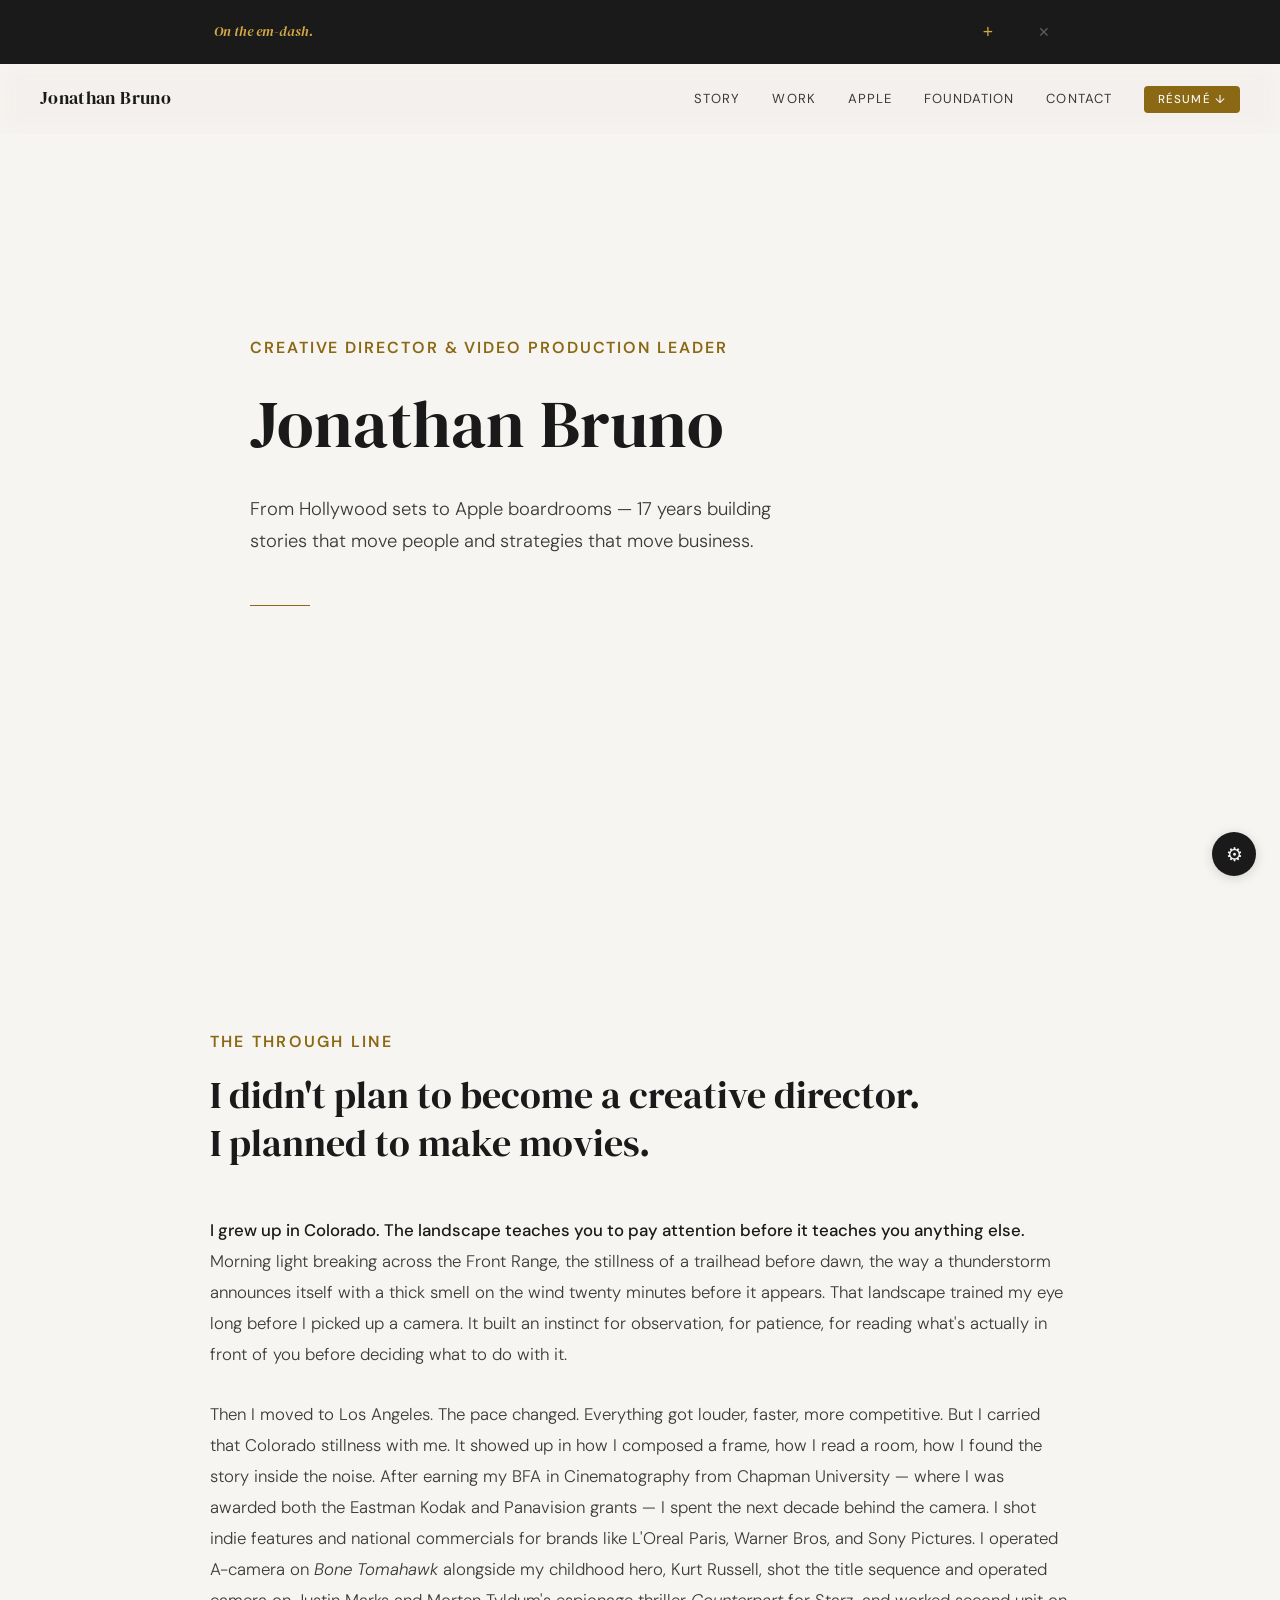
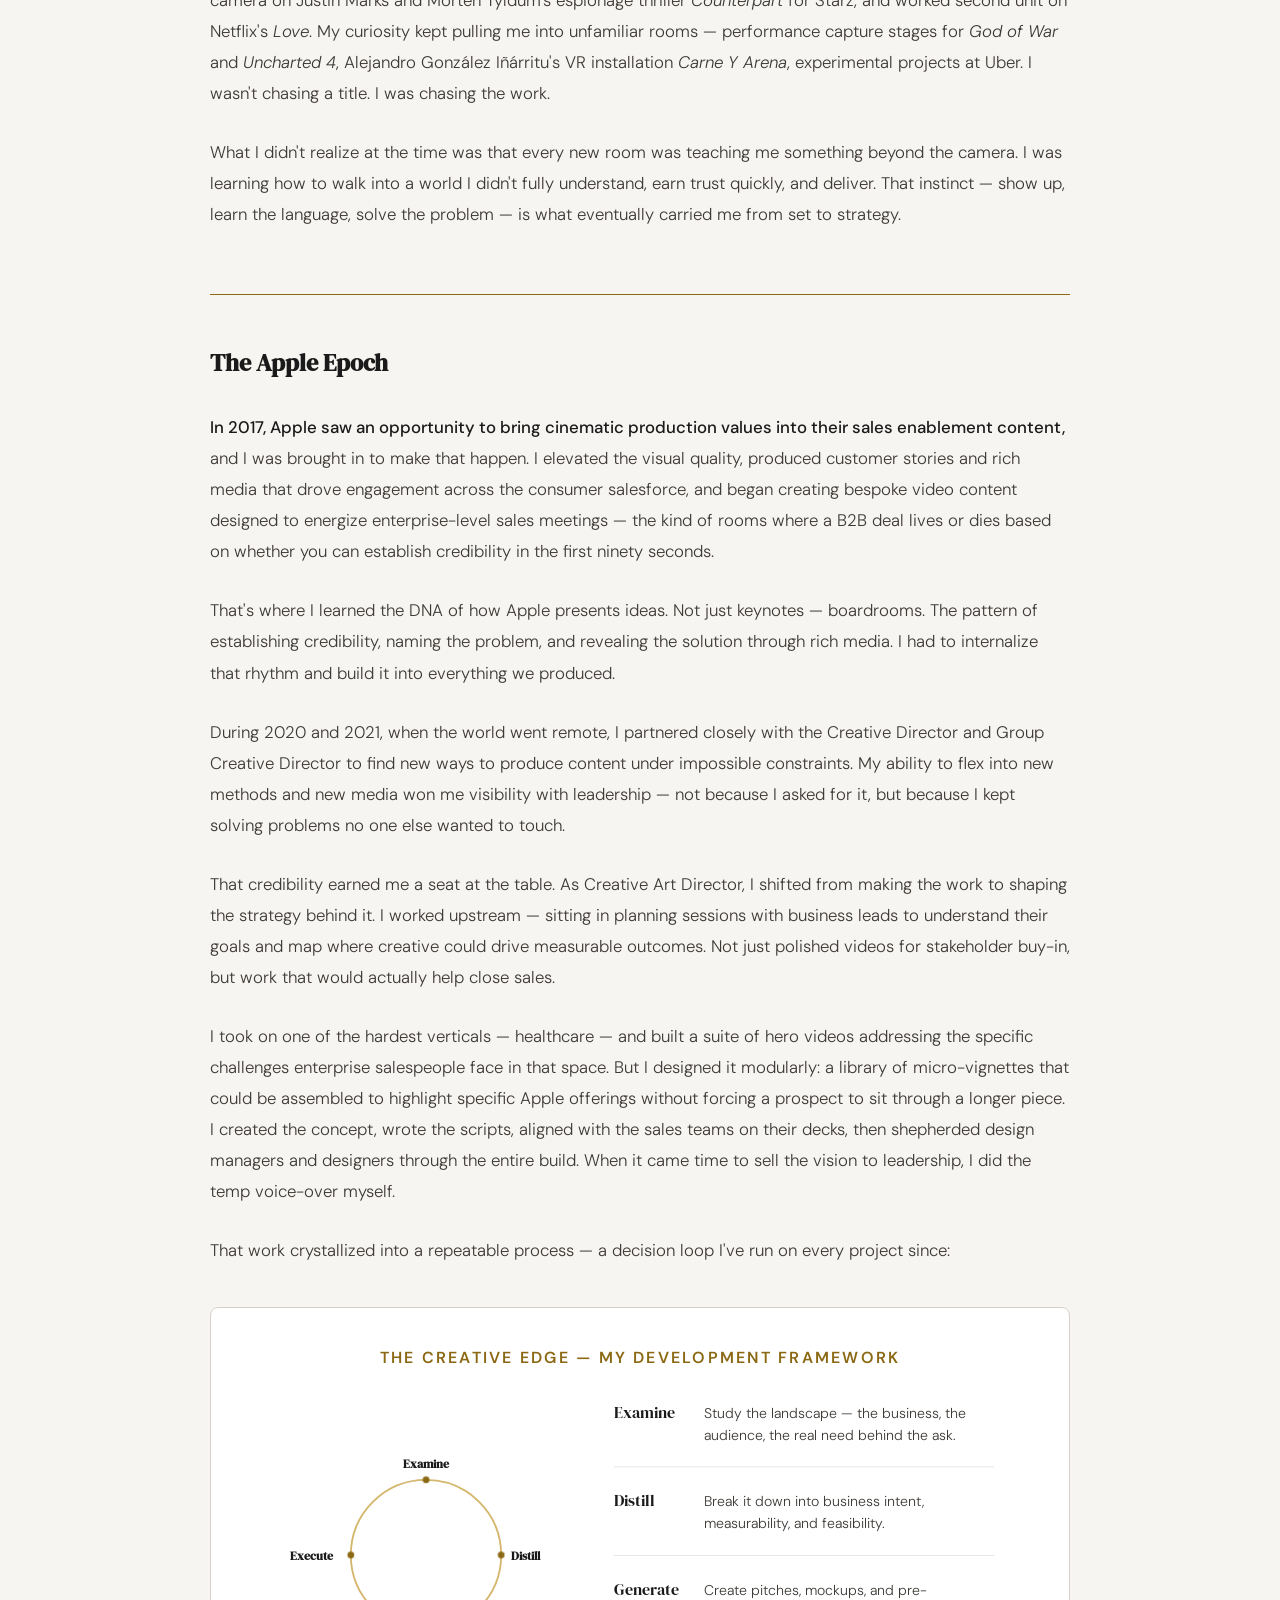
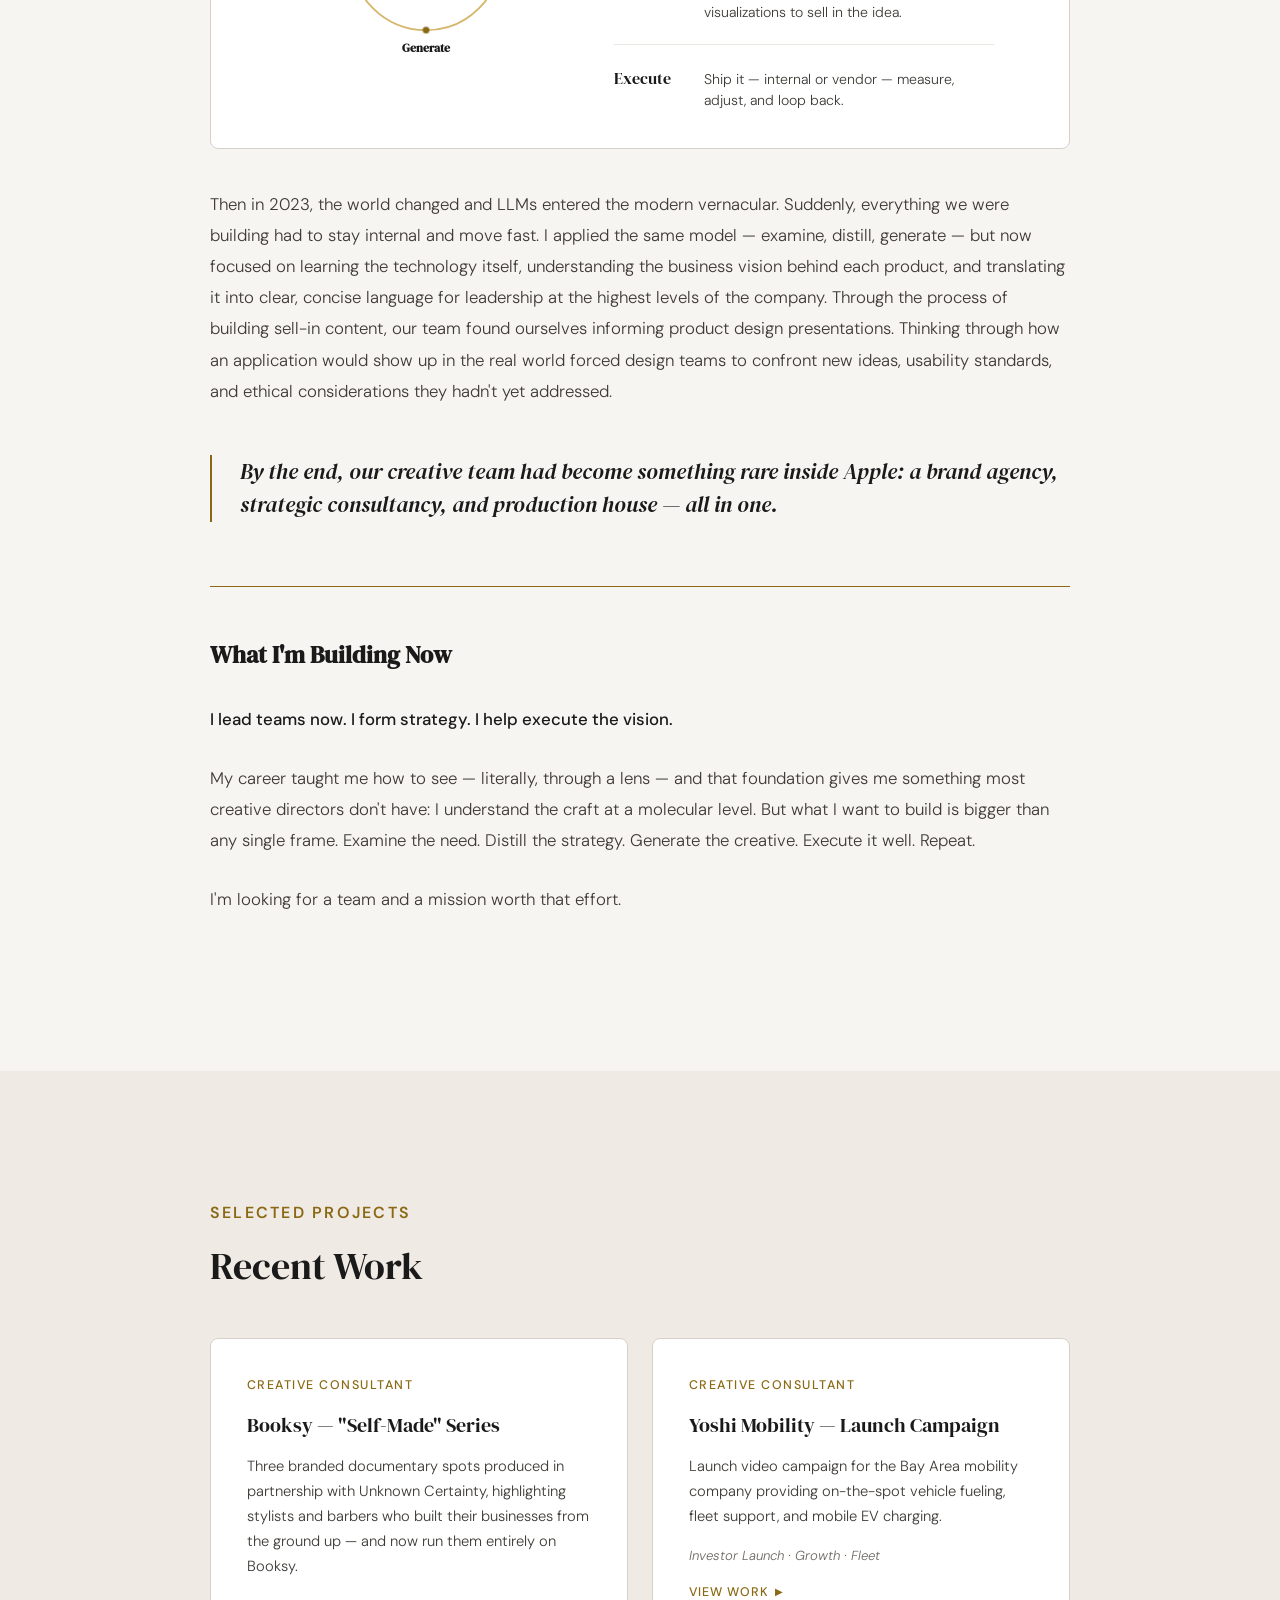
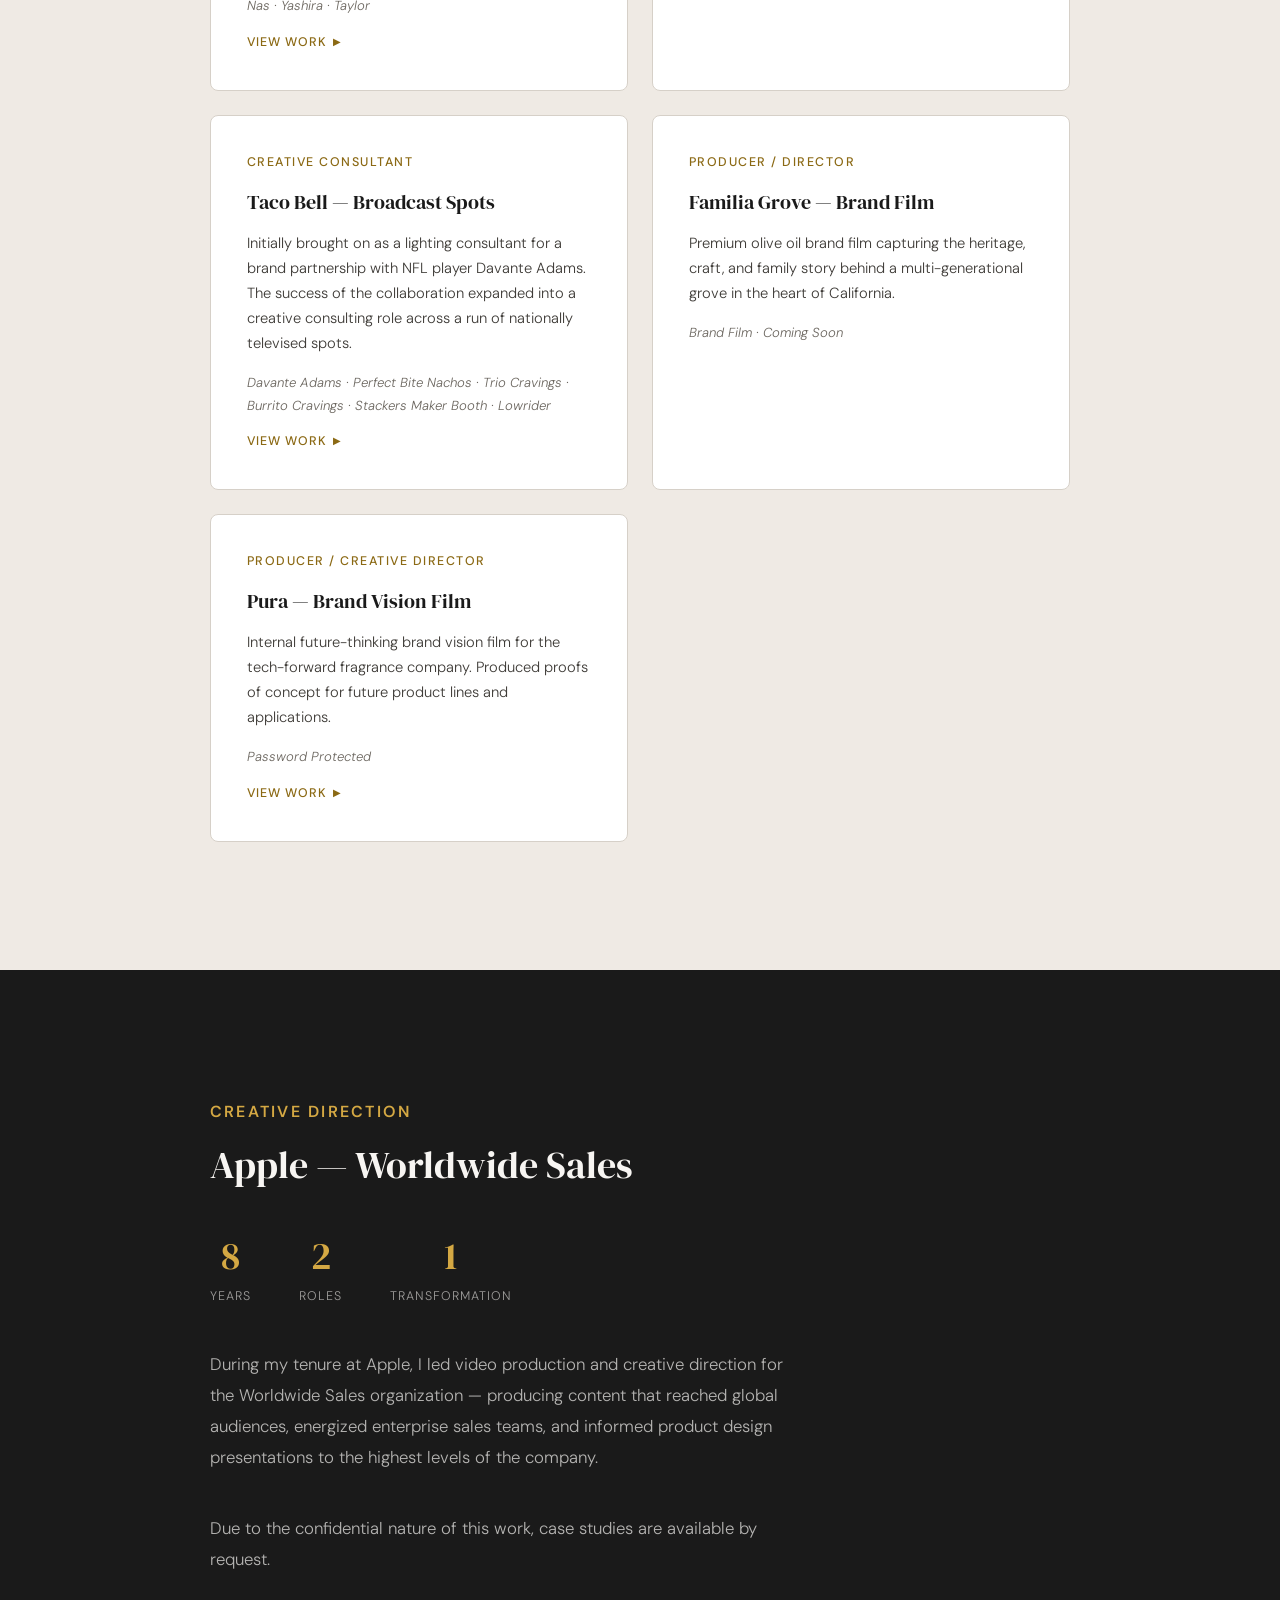
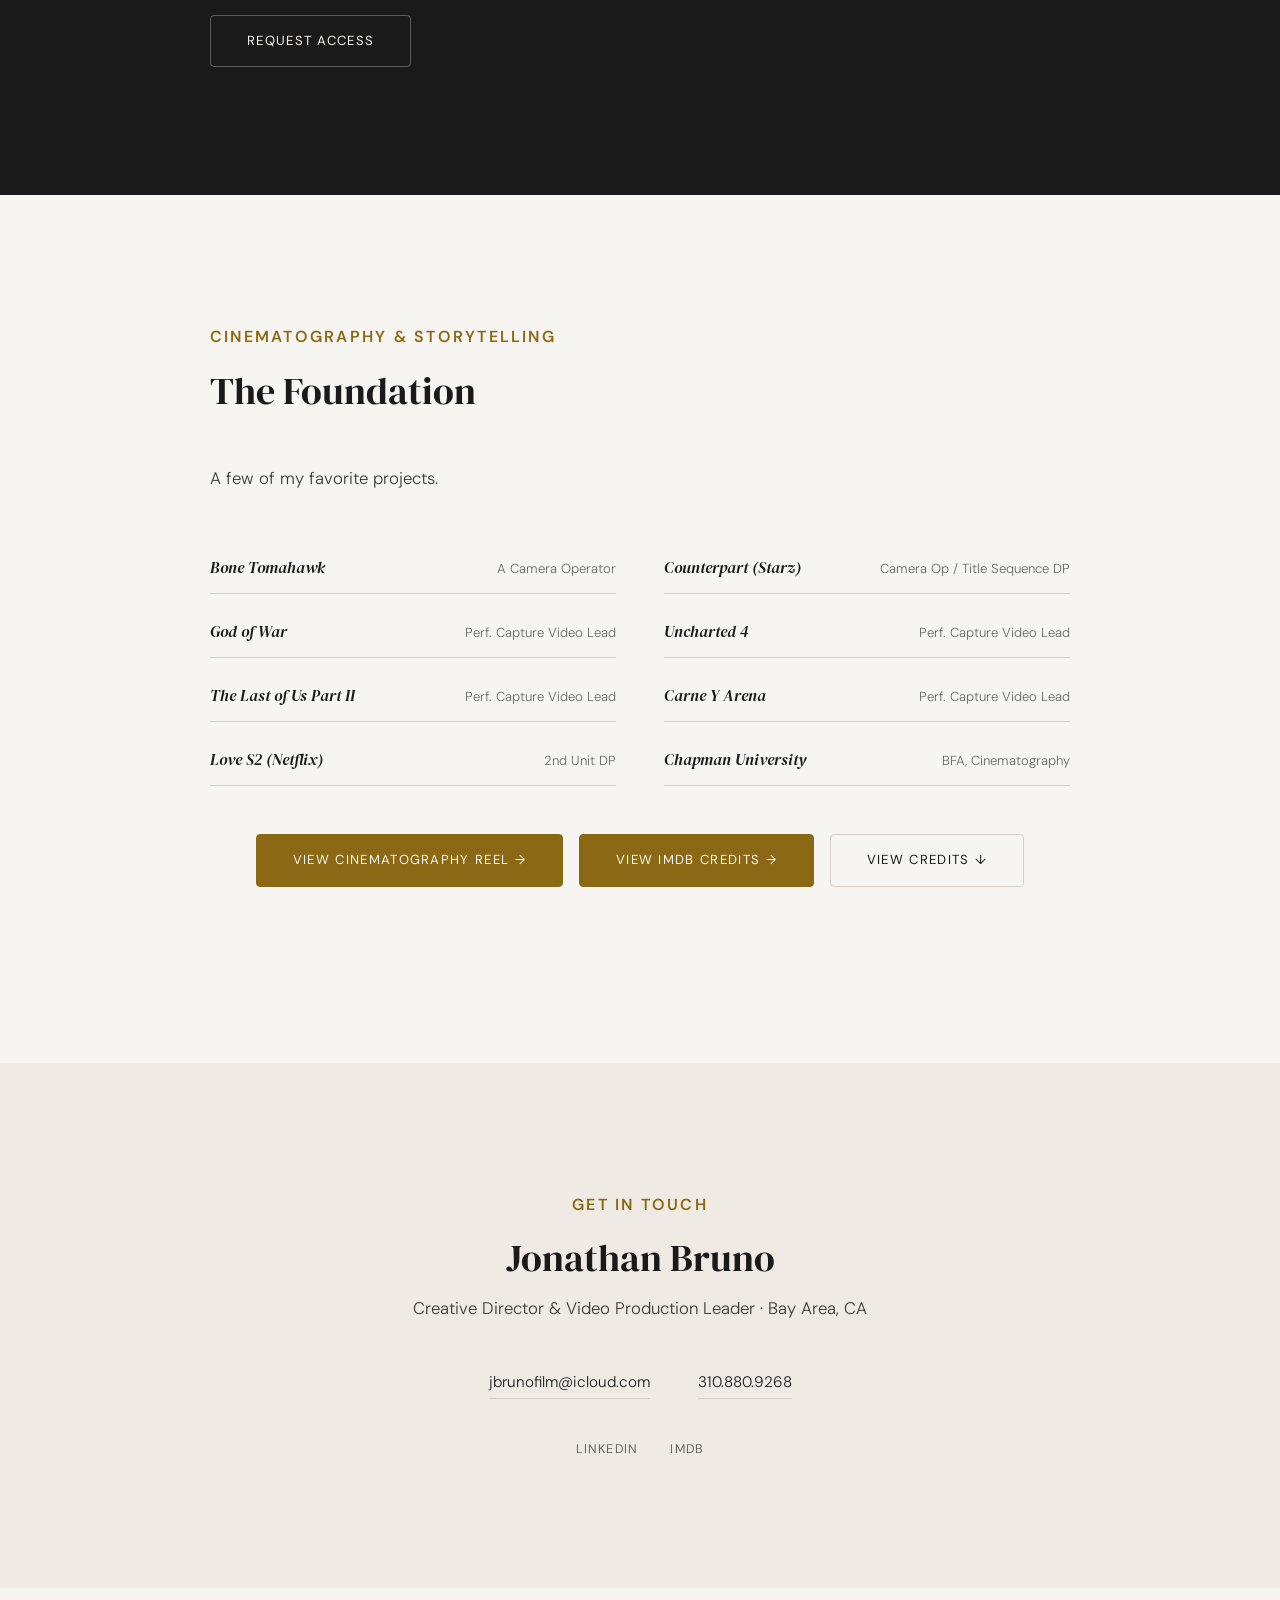
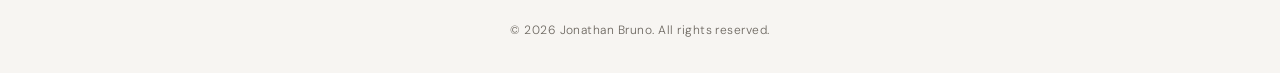
==== index.html @ 69f582e8 "Add Request Access email button to Pura password gate Adds a styled button below the password field " ====
<!DOCTYPE html>
<html lang="en" class="no-js">
<head>
<!-- Google tag (gtag.js) -->
<script async src="https://www.googletagmanager.com/gtag/js?id=G-Q516M4SWC6"></script>
<script>
  window.dataLayer = window.dataLayer || [];
  function gtag(){dataLayer.push(arguments);}
  gtag('js', new Date());
  gtag('config', 'G-Q516M4SWC6');
</script>
<script>document.documentElement.classList.remove('no-js');</script>
<meta charset="UTF-8">
<meta name="viewport" content="width=device-width, initial-scale=1.0">
<meta name="color-scheme" content="light dark">
<meta name="supported-color-schemes" content="light dark">
<title>Jonathan Bruno — Creative Director & Video Production Leader</title>
<meta property="og:title" content="Jonathan Bruno — Creative Director & Video Production Leader">
<meta property="og:description" content="From Hollywood sets to Apple boardrooms — 17 years building stories that move people and strategies that move business.">
<meta property="og:image" content="https://jonathan-bruno.com/og-image.png">
<meta property="og:image:width" content="1200">
<meta property="og:image:height" content="630">
<meta property="og:url" content="https://jonathan-bruno.com">
<meta property="og:type" content="website">
<link rel="icon" type="image/svg+xml" href="data:image/svg+xml,%3Csvg xmlns='http://www.w3.org/2000/svg' viewBox='0 0 32 32'%3E%3Crect width='32' height='32' rx='6' fill='%231A1A1A'/%3E%3Ctext x='3' y='23' font-family='Georgia,serif' font-size='20' font-weight='700' fill='%238B6914'%3EJB%3C/text%3E%3C/svg%3E">
<link rel="preconnect" href="https://fonts.googleapis.com">
<link rel="preconnect" href="https://fonts.gstatic.com" crossorigin>
<link href="https://fonts.googleapis.com/css2?family=DM+Sans:ital,opsz,wght@0,9..40,300;0,9..40,400;0,9..40,500;1,9..40,300;1,9..40,400&family=DM+Serif+Display:ital@0;1&display=swap" rel="stylesheet">
<style>
  :root {
    color-scheme: light dark;
    --color-bg: #F7F5F2;
    --color-bg-warm: #EFEAE4;
    --color-bg-dark: #1A1A1A;
    --color-text: #1A1A1A;
    --color-text-secondary: #3D3A36;
    --color-text-light: #6B665F;
    --color-text-on-dark: #F7F5F2;
    --color-accent: #8B6914;
    --color-accent-muted: #D4A843;
    --color-accent-decorative: #B8860B;
    --color-border: #D6D0C8;
    --color-card: #FFFFFF;
    --font-display: 'DM Serif Display', Georgia, serif;
    --font-body: 'DM Sans', -apple-system, sans-serif;
    --max-width: 860px;
    --section-padding: clamp(80px, 10vw, 140px);
  }

  * { margin: 0; padding: 0; box-sizing: border-box; }

  html {
    scroll-behavior: smooth;
    font-size: 16px;
  }

  body {
    font-family: var(--font-body);
    background-color: var(--color-bg);
    color: var(--color-text);
    line-height: 1.7;
    font-weight: 300;
    -webkit-font-smoothing: antialiased;
    -moz-osx-font-smoothing: grayscale;
  }

  ::selection {
    background: var(--color-accent-muted);
    color: var(--color-bg);
  }

  /* ============ NAV ============ */
  nav {
    position: fixed;
    top: 0;
    left: 0;
    right: 0;
    z-index: 100;
    padding: 20px 40px;
    display: flex;
    justify-content: space-between;
    align-items: center;
    background: rgba(247, 245, 242, 0.65);
    backdrop-filter: blur(10px) saturate(1.2) brightness(0.95);
    -webkit-backdrop-filter: blur(10px) saturate(1.2) brightness(0.95);
    border-bottom: none;
    box-shadow: none;
    transition: top 0.3s ease;
  }

  nav::after {
    content: '';
    position: absolute;
    left: 0;
    right: 0;
    bottom: -40px;
    height: 40px;
    background: linear-gradient(to bottom, rgba(247, 245, 242, 0.6), rgba(247, 245, 242, 0));
    pointer-events: none;
  }

  body.banner-dismissed nav {
    top: 0;
  }

  body.mobile-menu-open {
    overflow: hidden;
  }

  body.mobile-menu-open nav {
    z-index: 300;
  }

  nav.scrolled {
    /* no override needed — frosted glass is always on */
  }

  nav .nav-name {
    font-family: var(--font-display);
    font-size: 1.1rem;
    letter-spacing: 0.02em;
    color: var(--color-text);
    text-decoration: none;
  }

  nav .nav-links {
    display: flex;
    gap: 32px;
    list-style: none;
  }

  nav .nav-links a {
    font-size: 0.82rem;
    font-weight: 400;
    letter-spacing: 0.08em;
    text-transform: uppercase;
    color: var(--color-text-secondary);
    text-decoration: none;
    transition: color 0.3s ease;
  }

  nav .nav-links a:hover {
    color: var(--color-text);
  }

  /* ============ MOBILE MENU ============ */
  .nav-mobile-actions {
    display: none;
    align-items: center;
    gap: 12px;
  }

  .nav-resume-mobile {
    display: none;
    position: relative;
  }

  .nav-resume-btn-mobile {
    background: var(--color-accent);
    color: var(--color-bg);
    border: none;
    font-family: var(--font-body);
    font-size: 0.65rem;
    font-weight: 500;
    letter-spacing: 0.08em;
    text-transform: uppercase;
    padding: 6px 12px;
    border-radius: 4px;
    cursor: pointer;
    transition: background 0.2s ease;
  }

  .nav-resume-btn-mobile:hover {
    background: var(--color-accent-muted);
  }

  .nav-resume-dropdown-mobile {
    display: none;
    position: absolute;
    top: calc(100% + 8px);
    right: 0;
    background: var(--color-bg);
    border: 1px solid var(--color-border);
    border-radius: 6px;
    box-shadow: 0 4px 16px rgba(0, 0, 0, 0.1);
    overflow: hidden;
    z-index: 200;
    min-width: 90px;
  }

  .nav-resume-mobile.open .nav-resume-dropdown-mobile {
    display: block;
  }

  .nav-resume-dropdown-mobile a {
    display: block;
    padding: 10px 14px;
    font-size: 0.75rem;
    color: var(--color-text);
    text-decoration: none;
    transition: background 0.15s ease;
  }

  .nav-resume-dropdown-mobile a:hover {
    background: var(--color-bg-warm);
  }

  .nav-resume-dropdown-mobile a + a {
    border-top: 1px solid var(--color-border);
  }

  .nav-hamburger {
    display: none;
    background: none;
    border: none;
    cursor: pointer;
    padding: 4px;
    z-index: 260;
  }

  .nav-hamburger span {
    display: block;
    width: 22px;
    height: 2px;
    background: var(--color-text);
    margin: 5px 0;
    transition: all 0.3s ease;
  }

  .nav-hamburger.open span:nth-child(1) {
    transform: rotate(45deg) translate(5px, 5px);
  }

  .nav-hamburger.open span:nth-child(2) {
    opacity: 0;
  }

  .nav-hamburger.open span:nth-child(3) {
    transform: rotate(-45deg) translate(5px, -5px);
  }

  @media (max-width: 900px) {
    .nav-mobile-actions {
      display: flex;
    }

    .nav-resume-mobile {
      display: block;
    }

    .nav-hamburger {
      display: block;
    }

    /* When mobile menu is open, expand nav to full-screen overlay.
       backdrop-filter on nav creates a containing block that breaks
       position:fixed on children, so we remove it and go solid. */
    body.mobile-menu-open nav {
      top: 0;
      bottom: 0;
      background: var(--color-bg);
      backdrop-filter: none;
      -webkit-backdrop-filter: none;
    }

    nav .nav-links {
      display: none;
      position: absolute;
      top: 0;
      left: 0;
      right: 0;
      bottom: 0;
      background: var(--color-bg);
      flex-direction: column;
      align-items: center;
      justify-content: center;
      gap: 28px;
      z-index: 250;
      padding: 0;
    }

    nav .nav-links.mobile-open {
      display: flex;
    }

    nav .nav-links a {
      font-size: 1.1rem;
      letter-spacing: 0.12em;
    }

    nav .nav-links li {
      list-style: none;
    }

    .nav-resume-btn {
      font-size: 0.85rem;
      padding: 10px 24px;
    }

    .nav-resume-wrap {
      display: none;
    }

    .nav-resume-dropdown {
      position: static;
      box-shadow: none;
      border: 1px solid var(--color-border);
      margin-top: 8px;
    }
  }

  /* ============ NAV RESUME DROPDOWN ============ */
  .nav-resume-wrap {
    position: relative;
  }

  .nav-resume-btn {
    background: var(--color-accent);
    color: var(--color-bg);
    border: none;
    font-family: var(--font-body);
    font-size: 0.72rem;
    font-weight: 500;
    letter-spacing: 0.1em;
    text-transform: uppercase;
    padding: 6px 14px;
    border-radius: 4px;
    cursor: pointer;
    transition: background 0.2s ease;
  }

  .nav-resume-btn:hover {
    background: var(--color-accent-muted);
  }

  .nav-resume-dropdown {
    display: none;
    position: absolute;
    top: calc(100% + 8px);
    right: 0;
    background: var(--color-bg);
    border: 1px solid var(--color-border);
    border-radius: 6px;
    box-shadow: 0 4px 16px rgba(0, 0, 0, 0.1);
    overflow: hidden;
    z-index: 200;
    min-width: 100px;
  }

  .nav-resume-wrap.open .nav-resume-dropdown {
    display: block;
  }

  .nav-resume-dropdown a {
    display: block;
    padding: 10px 16px;
    font-size: 0.78rem;
    font-weight: 400;
    letter-spacing: 0.05em;
    color: var(--color-text);
    text-decoration: none;
    transition: background 0.15s ease;
  }

  .nav-resume-dropdown a:hover {
    background: var(--color-bg-warm);
  }

  .nav-resume-dropdown a + a {
    border-top: 1px solid var(--color-border);
  }

  /* ============ HERO ============ */
  .hero {
    min-height: 100vh;
    display: flex;
    flex-direction: column;
    justify-content: center;
    padding: 140px 40px 100px;
    max-width: var(--max-width);
    margin: 0 auto;
  }

  .hero-label {
    font-size: 1rem;
    font-weight: 600;
    letter-spacing: 0.12em;
    text-transform: uppercase;
    color: var(--color-accent);
    margin-bottom: 24px;
    opacity: 0;
    transform: translateY(20px);
    animation: fadeUp 0.8s ease 0.2s forwards;
  }

  .hero h1 {
    font-family: var(--font-display);
    font-size: clamp(2.8rem, 5.5vw, 4.2rem);
    font-weight: 400;
    line-height: 1.15;
    color: var(--color-text);
    margin-bottom: 32px;
    opacity: 0;
    transform: translateY(20px);
    animation: fadeUp 0.8s ease 0.4s forwards;
  }

  .hero-sub {
    font-size: 1.15rem;
    font-weight: 300;
    line-height: 1.7;
    color: var(--color-text-secondary);
    max-width: 580px;
    opacity: 0;
    transform: translateY(20px);
    animation: fadeUp 0.8s ease 0.6s forwards;
  }

  .hero-line {
    width: 60px;
    height: 1px;
    background: var(--color-accent);
    margin-top: 48px;
    opacity: 0;
    animation: fadeUp 0.8s ease 0.8s forwards;
  }

  .scroll-hint {
    position: absolute;
    bottom: 40px;
    left: 50%;
    transform: translateX(-50%);
    display: flex;
    flex-direction: column;
    align-items: center;
    gap: 8px;
    opacity: 0;
    animation: fadeUp 0.8s ease 1.2s forwards;
  }

  .scroll-hint span {
    font-size: 0.7rem;
    letter-spacing: 0.12em;
    text-transform: uppercase;
    color: var(--color-text-light);
  }

  .scroll-hint .arrow {
    width: 1px;
    height: 24px;
    background: var(--color-text-light);
    animation: pulse 2s ease infinite;
  }

  /* ============ SECTIONS ============ */
  section {
    padding: var(--section-padding) 40px;
  }

  .section-inner {
    max-width: var(--max-width);
    margin: 0 auto;
  }

  .section-label {
    font-size: 1rem;
    font-weight: 600;
    letter-spacing: 0.14em;
    text-transform: uppercase;
    color: var(--color-accent);
    margin-bottom: 16px;
  }

  .section-title {
    font-family: var(--font-display);
    font-size: clamp(1.8rem, 3.5vw, 2.4rem);
    font-weight: 400;
    line-height: 1.25;
    color: var(--color-text);
    margin-bottom: 48px;
  }

  /* ============ STORY ============ */
  .story-section {
    background: var(--color-bg);
  }

  .story-section p {
    font-size: 1.05rem;
    line-height: 1.85;
    color: var(--color-text-secondary);
    margin-bottom: 28px;
    font-weight: 300;
  }

  .story-section .section-opener {
    color: var(--color-text-secondary);
    font-weight: 300;
  }

  .story-section .section-opener::first-line {
    color: var(--color-text);
    font-weight: 500;
  }

  .story-section .story-heading {
    font-family: var(--font-display);
    font-size: 1.5rem;
    color: var(--color-text);
    margin-top: 64px;
    margin-bottom: 28px;
    padding-top: 48px;
    border-top: 1px solid var(--color-accent);
  }

  .story-section .framework {
    background: var(--color-card);
    border: 1px solid var(--color-border);
    border-radius: 8px;
    padding: 36px 40px;
    margin: 40px 0;
  }

  .framework-title {
    font-size: 1rem;
    font-weight: 600;
    letter-spacing: 0.14em;
    text-transform: uppercase;
    color: var(--color-accent);
    margin-bottom: 28px;
    text-align: center;
  }

  .framework-loop {
    display: flex;
    align-items: center;
    justify-content: center;
    gap: 48px;
    flex-wrap: wrap;
  }

  .framework-circle {
    position: relative;
    width: 280px;
    height: 280px;
    flex-shrink: 0;
  }

  .framework-circle svg {
    width: 100%;
    height: 100%;
  }

  /* Animated ring draw-in */
  .framework-circle .loop-ring {
    fill: none;
    stroke: var(--color-accent-decorative);
    stroke-width: 2.5;
    opacity: 0.6;
    stroke-dasharray: 641;
    stroke-dashoffset: 0;
    transition: none;
  }

  .framework.will-animate .loop-ring {
    stroke-dashoffset: 641;
  }

  .framework.animated .loop-ring {
    animation: drawRing 2s ease-out 0.3s forwards;
  }

  /* Labels fade in sequentially after ring draws */
  .framework-circle .loop-label,
  .framework-circle .loop-dot {
    opacity: 1;
    transition: none;
  }

  .framework.will-animate .loop-label,
  .framework.will-animate .loop-dot {
    opacity: 0;
  }

  .framework.animated .loop-label-discover,
  .framework.animated .loop-dot-discover {
    animation: fadeIn 0.5s ease 1.8s forwards;
  }

  .framework.animated .loop-label-distill,
  .framework.animated .loop-dot-distill {
    animation: fadeIn 0.5s ease 2.2s forwards;
  }

  .framework.animated .loop-label-build,
  .framework.animated .loop-dot-build {
    animation: fadeIn 0.5s ease 2.6s forwards;
  }

  .framework.animated .loop-label-steer,
  .framework.animated .loop-dot-steer {
    animation: fadeIn 0.5s ease 3.0s forwards;
  }

  .framework-circle .loop-center-ring,
  .framework-circle .loop-center-text {
    display: none;
  }

  /* Description items — eyelid reveal one by one after nodes land */
  .framework-desc-item,
  .framework-desc-divider {
    opacity: 1;
    clip-path: inset(0 0);
    transition: none;
  }

  .framework.will-animate .framework-desc-item,
  .framework.will-animate .framework-desc-divider {
    opacity: 0;
    clip-path: inset(50% 0);
  }

  .framework.animated .framework-descriptions > :nth-child(1) {
    animation: eyelidReveal 0.6s cubic-bezier(0.25, 0.46, 0.45, 0.94) 3.4s forwards;
  }
  .framework.animated .framework-descriptions > :nth-child(2) {
    animation: dividerReveal 0.35s ease 3.85s forwards;
  }
  .framework.animated .framework-descriptions > :nth-child(3) {
    animation: eyelidReveal 0.6s cubic-bezier(0.25, 0.46, 0.45, 0.94) 4.0s forwards;
  }
  .framework.animated .framework-descriptions > :nth-child(4) {
    animation: dividerReveal 0.35s ease 4.45s forwards;
  }
  .framework.animated .framework-descriptions > :nth-child(5) {
    animation: eyelidReveal 0.6s cubic-bezier(0.25, 0.46, 0.45, 0.94) 4.6s forwards;
  }
  .framework.animated .framework-descriptions > :nth-child(6) {
    animation: dividerReveal 0.35s ease 5.05s forwards;
  }
  .framework.animated .framework-descriptions > :nth-child(7) {
    animation: eyelidReveal 0.6s cubic-bezier(0.25, 0.46, 0.45, 0.94) 5.2s forwards;
  }

  /* Title */
  .framework .framework-title {
    opacity: 1;
    transition: none;
  }

  .framework.will-animate .framework-title {
    opacity: 0;
  }

  .framework.animated .framework-title {
    animation: fadeIn 0.6s ease 0s forwards;
  }

  @keyframes drawRing {
    to { stroke-dashoffset: 0; }
  }

  @keyframes fadeIn {
    to { opacity: 1; }
  }

  @keyframes eyelidReveal {
    from { clip-path: inset(50% 0); opacity: 0; }
    to   { clip-path: inset(0% 0);  opacity: 1; }
  }

  @keyframes dividerReveal {
    from { clip-path: inset(50% 0); opacity: 0; }
    to   { clip-path: inset(0% 0);  opacity: 0.5; }
  }

  /* Reduced motion override */
  body.reduce-motion .framework .loop-ring,
  body.reduce-motion .framework .loop-label,
  body.reduce-motion .framework .loop-dot,
  body.reduce-motion .framework .framework-title,
  body.reduce-motion .framework .framework-desc-item,
  body.reduce-motion .framework .framework-desc-divider {
    animation: none !important;
    opacity: 1 !important;
    stroke-dashoffset: 0 !important;
    transform: none !important;
    clip-path: none !important;
  }

  .framework-circle .loop-fiber-1,
  .framework-circle .loop-fiber-2 {
    display: none;
  }

  .framework-circle .loop-arrow {
    display: none;
  }

  .framework-circle .loop-label {
    font-family: var(--font-display);
    font-size: 16px;
    font-weight: 700;
    fill: var(--color-text);
    text-anchor: middle;
    dominant-baseline: central;
  }

  .framework-circle .loop-label-distill {
    text-anchor: start;
  }

  .framework-circle .loop-label-steer {
    text-anchor: end;
  }

  .framework-circle .loop-number {
    font-family: var(--font-body);
    font-size: 9px;
    font-weight: 500;
    fill: var(--color-accent);
    text-anchor: middle;
    dominant-baseline: central;
    letter-spacing: 0.05em;
  }

  .framework-descriptions {
    display: flex;
    flex-direction: column;
    gap: 20px;
    max-width: 380px;
  }

  .framework-desc-item {
    display: grid;
    grid-template-columns: 90px 1fr;
    gap: 0;
    align-items: baseline;
  }

  .framework-desc-item strong {
    font-family: var(--font-display);
    font-size: 1rem;
    font-weight: 400;
    color: var(--color-text);
    white-space: nowrap;
  }

  .framework-desc-item span {
    font-size: 0.88rem;
    color: var(--color-text-secondary);
    line-height: 1.55;
  }

  .framework-desc-divider {
    width: 100%;
    height: 1px;
    background: var(--color-border);
    opacity: 0.5;
  }

  @media (max-width: 768px) {
    .framework-loop {
      flex-direction: column;
      align-items: center;
      gap: 32px;
    }
    .framework-circle {
      width: 220px;
      height: 220px;
    }
    .framework-descriptions {
      max-width: 100%;
    }
  }

  .story-section .pullquote {
    font-family: var(--font-display);
    font-size: 1.4rem;
    font-style: italic;
    line-height: 1.5;
    color: var(--color-text);
    border-left: 2px solid var(--color-accent);
    padding-left: 28px;
    margin: 48px 0;
  }

  /* ============ RECENT WORK ============ */
  .work-section {
    background: var(--color-bg-warm);
  }

  .work-grid {
    display: grid;
    grid-template-columns: 1fr 1fr;
    gap: 24px;
    margin-top: 48px;
  }

  .work-card {
    background: var(--color-card);
    border: 1px solid var(--color-border);
    border-radius: 8px;
    padding: 36px;
    transition: transform 0.3s ease, box-shadow 0.3s ease;
  }

  .work-card:hover {
    transform: translateY(-3px);
    box-shadow: 0 8px 32px rgba(0,0,0,0.06);
  }

  .work-card .card-role {
    font-size: 0.78rem;
    font-weight: 500;
    letter-spacing: 0.12em;
    text-transform: uppercase;
    color: var(--color-accent);
    margin-bottom: 12px;
  }

  .work-card h3 {
    font-family: var(--font-display);
    font-size: 1.25rem;
    font-weight: 400;
    color: var(--color-text);
    margin-bottom: 12px;
  }

  .work-card p {
    font-size: 0.92rem;
    line-height: 1.7;
    color: var(--color-text-secondary);
    margin-bottom: 16px;
  }

  .work-card .card-tags {
    font-size: 0.82rem;
    font-style: italic;
    color: var(--color-text-light);
  }

  .work-card.locked {
    position: relative;
  }

  .work-card.locked::after {
    content: '🔒';
    position: absolute;
    top: 20px;
    right: 20px;
    font-size: 0.9rem;
  }

  /* ============ APPLE SECTION ============ */
  .apple-section {
    background: var(--color-bg-dark);
    color: var(--color-text-on-dark);
  }

  .apple-section .section-label {
    color: var(--color-accent-muted);
  }

  .apple-section .section-title {
    color: var(--color-text-on-dark);
  }

  .apple-stats {
    display: flex;
    gap: 48px;
    margin-bottom: 40px;
  }

  .apple-stat {
    text-align: center;
  }

  .apple-stat .number {
    font-family: var(--font-display);
    font-size: 2.4rem;
    color: var(--color-accent-muted);
    display: block;
    line-height: 1;
    margin-bottom: 6px;
  }

  .apple-stat .label {
    font-size: 0.78rem;
    letter-spacing: 0.08em;
    text-transform: uppercase;
    color: rgba(247, 245, 242, 0.6);
  }

  .apple-section p {
    font-size: 1.05rem;
    line-height: 1.85;
    color: rgba(247, 245, 242, 0.7);
    max-width: 600px;
    margin-bottom: 40px;
  }

  .btn {
    display: inline-block;
    font-size: 0.82rem;
    font-weight: 400;
    letter-spacing: 0.1em;
    text-transform: uppercase;
    padding: 14px 36px;
    border: 1px solid;
    border-radius: 4px;
    text-decoration: none;
    transition: all 0.3s ease;
    cursor: pointer;
  }

  .btn-light {
    color: var(--color-text-on-dark);
    border-color: rgba(247, 245, 242, 0.3);
  }

  .btn-light:hover {
    background: var(--color-text-on-dark);
    color: var(--color-bg-dark);
  }

  .btn-dark {
    color: var(--color-text);
    border-color: var(--color-border);
  }

  .btn-dark:hover {
    background: var(--color-text);
    color: var(--color-bg);
  }

  /* ============ FOUNDATION ============ */
  .foundation-section {
    background: var(--color-bg);
  }

  .foundation-section p.intro {
    font-size: 1.05rem;
    line-height: 1.85;
    color: var(--color-text-secondary);
    max-width: 600px;
    margin-bottom: 48px;
  }

  .credits-grid {
    display: grid;
    grid-template-columns: 1fr 1fr;
    gap: 12px 48px;
    margin-bottom: 48px;
  }

  .credit-item {
    display: flex;
    justify-content: space-between;
    align-items: baseline;
    padding: 12px 0;
    border-bottom: 1px solid var(--color-border);
  }

  .credit-item .credit-title {
    font-family: var(--font-display);
    font-size: 1rem;
    font-style: italic;
    color: var(--color-text);
  }

  .credit-item .credit-role {
    font-size: 0.82rem;
    color: var(--color-text-light);
    white-space: nowrap;
    margin-left: 16px;
  }

  .btn-accent {
    color: var(--color-bg);
    background: var(--color-accent);
    border-color: var(--color-accent);
  }

  .btn-accent:hover {
    background: var(--color-accent-muted);
    border-color: var(--color-accent-muted);
  }

  .foundation-buttons {
    display: flex;
    justify-content: center;
    gap: 16px;
    flex-wrap: wrap;
    max-width: 100%;
  }

  .credits-and-buttons {
    display: grid;
    grid-template-columns: 1fr 1fr;
    gap: 12px 48px;
    margin-bottom: 48px;
  }

  .credits-and-buttons .foundation-buttons {
    grid-column: 1 / -1;
    margin-top: 36px;
    margin-bottom: 0;
  }

  /* ============ CINEMATOGRAPHY CV CARDS ============ */
  .credits-expand-section {
    max-height: 0;
    overflow: hidden;
    transition: max-height 0.8s cubic-bezier(0.4, 0, 0.2, 1), margin 0.4s ease;
    margin-top: 0;
  }

  .credits-expand-section.open {
    max-height: 3000px;
    margin-top: 48px;
  }

  .credit-card {
    display: flex;
    gap: 0;
    background: var(--color-card);
    border: 1px solid var(--color-border);
    border-radius: 8px;
    overflow: hidden;
    transition: transform 0.3s ease, box-shadow 0.3s ease;
  }

  .credit-card:hover {
    transform: translateY(-2px);
    box-shadow: 0 8px 32px rgba(0, 0, 0, 0.06);
  }

  .credit-card + .credit-card {
    margin-top: 20px;
  }

  .credit-card-image {
    width: 280px;
    min-height: 200px;
    flex-shrink: 0;
    background: var(--color-bg-warm);
    display: flex;
    align-items: center;
    justify-content: center;
    background-size: cover;
    background-position: center;
  }

  .credit-card-image .image-placeholder-label {
    font-family: var(--font-display);
    font-size: 0.88rem;
    font-style: italic;
    color: var(--color-text-light);
    opacity: 0.4;
    text-align: center;
    padding: 20px;
  }

  .credit-card-details {
    padding: 28px 32px;
    display: flex;
    flex-direction: column;
    justify-content: center;
  }

  .credit-card-role {
    font-size: 0.72rem;
    font-weight: 500;
    letter-spacing: 0.12em;
    text-transform: uppercase;
    color: var(--color-accent);
    margin-bottom: 6px;
  }

  .credit-card-details h3 {
    font-family: var(--font-display);
    font-size: 1.2rem;
    font-weight: 400;
    color: var(--color-text);
    margin-bottom: 6px;
  }

  .credit-card-meta {
    font-size: 0.82rem;
    color: var(--color-text-light);
    margin-bottom: 12px;
  }

  .credit-card-details p {
    font-size: 0.9rem;
    line-height: 1.7;
    color: var(--color-text-secondary);
    margin-bottom: 14px;
    font-weight: 300;
  }

  .credit-card-awards {
    display: flex;
    flex-wrap: wrap;
    gap: 8px;
  }

  .award-badge {
    display: inline-block;
    font-size: 0.68rem;
    font-weight: 500;
    letter-spacing: 0.06em;
    text-transform: uppercase;
    color: var(--color-accent);
    background: rgba(139, 105, 20, 0.08);
    border: 1px solid rgba(139, 105, 20, 0.2);
    padding: 4px 10px;
    border-radius: 3px;
  }

  .credits-view-all {
    text-align: center;
    margin-top: 32px;
  }

  @media (max-width: 768px) {
    .credit-card {
      flex-direction: column;
    }

    .credit-card-image {
      width: 100%;
      min-height: 220px;
    }

    .credit-card[data-project="cya"] .credit-card-image {
      background-position: center 10% !important;
    }

    .credit-card-details {
      padding: 24px;
    }

    .credit-card-details h3 {
      font-size: 1.1rem;
    }
  }

  @media (max-width: 480px) {
    .credit-card-image {
      min-height: 180px;
    }

    .credit-card-details {
      padding: 20px;
    }

    .credit-card-details h3 {
      font-size: 1rem;
    }

    .credit-card-details p {
      font-size: 0.85rem;
    }

    .award-badge {
      font-size: 0.62rem;
      padding: 3px 8px;
    }
  }

  /* ============ EXPANDABLE WORK CARDS ============ */
  .work-card.expandable {
    cursor: pointer;
  }

  .work-card.expandable .card-toggle {
    display: inline-flex;
    align-items: center;
    gap: 6px;
    font-size: 0.78rem;
    font-weight: 500;
    letter-spacing: 0.08em;
    text-transform: uppercase;
    color: var(--color-accent);
    margin-top: 16px;
    cursor: pointer;
    background: none;
    border: none;
    padding: 0;
    font-family: var(--font-body);
  }

  .work-card.expandable .card-toggle .toggle-arrow {
    transition: transform 0.3s ease;
    font-size: 0.65rem;
  }

  .work-card.expanded .card-toggle .toggle-arrow {
    transform: rotate(90deg);
  }

  .work-card.expanded {
    grid-column: 1 / -1;
    max-width: 100%;
  }

  .card-expanded-content {
    display: none;
    margin-top: 24px;
    padding-top: 24px;
    border-top: 1px solid var(--color-border);
    max-width: 860px;
  }

  .work-card.expanded .card-expanded-content {
    display: block;
  }

  .card-video-nav {
    display: flex;
    gap: 8px;
    margin-bottom: 20px;
    flex-wrap: wrap;
  }

  .card-video-nav button {
    background: var(--color-bg-warm);
    border: 1px solid var(--color-border);
    border-radius: 6px;
    padding: 8px 16px;
    font-family: var(--font-body);
    font-size: 0.82rem;
    color: var(--color-text-secondary);
    cursor: pointer;
    transition: all 0.2s ease;
  }

  .card-video-nav button:hover {
    border-color: var(--color-accent);
    color: var(--color-text);
  }

  .card-video-nav button.active {
    background: var(--color-accent);
    border-color: var(--color-accent);
    color: var(--color-bg);
  }

  .card-video-player {
    position: relative;
    width: 100%;
    padding-bottom: 56.25%;
    margin-bottom: 16px;
    border-radius: 8px;
    overflow: hidden;
    background: #000;
  }

  .card-video-player iframe {
    position: absolute;
    top: 0;
    left: 0;
    width: 100%;
    height: 100%;
    border: none;
  }

  .card-video-title {
    font-family: var(--font-display);
    font-size: 0.95rem;
    color: var(--color-text);
    margin-bottom: 20px;
  }

  .card-photos {
    display: flex;
    gap: 8px;
    overflow-x: auto;
    padding-bottom: 8px;
    -webkit-overflow-scrolling: touch;
  }

  .card-photos img {
    height: 140px;
    width: auto;
    border-radius: 4px;
    object-fit: cover;
    flex-shrink: 0;
  }

  /* ============ CONTACT ============ */
  .contact-section {
    background: var(--color-bg-warm);
    text-align: center;
  }

  .contact-section .section-title {
    margin-bottom: 12px;
  }

  .contact-subtitle {
    font-size: 1.05rem;
    color: var(--color-text-secondary);
    margin-bottom: 48px;
  }

  .contact-info {
    display: flex;
    justify-content: center;
    gap: 48px;
    flex-wrap: wrap;
    margin-bottom: 40px;
  }

  .contact-info a {
    font-size: 0.95rem;
    color: var(--color-text);
    text-decoration: none;
    border-bottom: 1px solid var(--color-border);
    padding-bottom: 2px;
    transition: border-color 0.3s ease;
  }

  .contact-info a:hover {
    border-color: var(--color-accent);
  }

  .contact-links {
    display: flex;
    justify-content: center;
    gap: 32px;
  }

  .contact-links a {
    font-size: 0.78rem;
    font-weight: 400;
    letter-spacing: 0.1em;
    text-transform: uppercase;
    color: var(--color-text-light);
    text-decoration: none;
    transition: color 0.3s ease;
  }

  .contact-links a:hover {
    color: var(--color-accent);
  }

  /* ============ PASSWORD GATE ============ */
  .pura-gate-inner {
    padding: 8px 0;
  }

  .pura-gate-label {
    display: block;
    font-size: 0.82rem;
    color: var(--color-text-light);
    margin-bottom: 12px;
  }

  .pura-gate-input {
    display: flex;
    gap: 8px;
    max-width: 300px;
  }

  .pura-gate-input input {
    flex: 1;
    padding: 10px 14px;
    border: 1px solid var(--color-border);
    border-radius: 4px;
    font-family: var(--font-body);
    font-size: 0.88rem;
    background: var(--color-bg);
    color: var(--color-text);
    outline: none;
    transition: border-color 0.2s ease;
  }

  .pura-gate-input input:focus {
    border-color: var(--color-accent);
  }

  .pura-gate-btn {
    padding: 10px 16px;
    background: var(--color-accent);
    color: var(--color-bg);
    border: none;
    border-radius: 4px;
    font-size: 1rem;
    cursor: pointer;
    transition: background 0.2s ease;
  }

  .pura-gate-btn:hover {
    background: var(--color-accent-decorative);
  }

  .pura-request-btn {
    display: inline-block;
    margin-top: 16px;
    padding: 10px 22px;
    font-family: var(--font-body);
    font-size: 0.82rem;
    font-weight: 500;
    letter-spacing: 0.04em;
    color: var(--color-accent);
    border: 1px solid var(--color-accent);
    border-radius: 4px;
    text-decoration: none;
    transition: background 0.2s ease, color 0.2s ease;
    cursor: pointer;
  }

  .pura-request-btn:hover {
    background: var(--color-accent);
    color: var(--color-bg);
  }

  .pura-gate-error {
    font-size: 0.78rem;
    color: #b44;
    margin-top: 8px;
    min-height: 1.2em;
  }

  /* ============ CINEMATOGRAPHY REEL MODAL ============ */
  .reel-modal {
    display: none;
    position: fixed;
    top: 0;
    left: 0;
    width: 100%;
    height: 100%;
    z-index: 500;
    background: rgba(0, 0, 0, 0.92);
    align-items: center;
    justify-content: center;
    padding: 40px;
  }

  .reel-modal.open {
    display: flex;
  }

  .reel-modal-inner {
    width: 100%;
    max-width: 1100px;
    position: relative;
  }

  .reel-modal-close {
    position: absolute;
    top: -44px;
    right: 0;
    background: none;
    border: none;
    color: rgba(255, 255, 255, 0.6);
    font-size: 1.5rem;
    cursor: pointer;
    padding: 4px 8px;
    transition: color 0.2s ease;
  }

  .reel-modal-close:hover {
    color: #fff;
  }

  .reel-modal-player {
    position: relative;
    width: 100%;
    padding-bottom: 56.25%;
    border-radius: 8px;
    overflow: hidden;
    background: #000;
  }

  .reel-modal-player iframe {
    position: absolute;
    top: 0;
    left: 0;
    width: 100%;
    height: 100%;
    border: none;
  }

  @media (max-width: 768px) {
    .reel-modal { padding: 20px; }
    .reel-modal-close { top: -36px; font-size: 1.2rem; }
  }

  /* ============ FOOTER ============ */
  footer {
    padding: 32px 40px;
    text-align: center;
    font-size: 0.75rem;
    color: var(--color-text-light);
    letter-spacing: 0.04em;
  }

  /* ============ EM-DASH BANNER ============ */
  .emdash-banner {
    background: var(--color-bg-dark);
    color: var(--color-text-on-dark);
    position: fixed;
    top: 0;
    left: 0;
    right: 0;
    z-index: 200;
  }

  .emdash-banner.dismissed {
    display: none;
  }

  .emdash-banner-header {
    display: flex;
    align-items: center;
    justify-content: space-between;
    padding: 10px 24px;
    cursor: pointer;
    max-width: 900px;
    margin: 0 auto;
    touch-action: manipulation;
  }

  .emdash-banner-title {
    font-family: var(--font-display);
    font-style: italic;
    font-size: 0.85rem;
    color: var(--color-accent-muted);
  }

  .emdash-banner-controls {
    display: flex;
    align-items: center;
    gap: 12px;
  }

  .emdash-expand {
    background: none;
    border: none;
    color: var(--color-accent-muted);
    font-size: 1.1rem;
    cursor: pointer;
    padding: 0;
    width: 44px;
    height: 44px;
    display: flex;
    align-items: center;
    justify-content: center;
    transition: transform 0.3s ease;
    touch-action: manipulation;
  }

  .emdash-banner.open .emdash-expand {
    transform: rotate(45deg);
  }

  .emdash-close {
    background: none;
    border: none;
    color: rgba(247, 245, 242, 0.3);
    font-size: 0.85rem;
    cursor: pointer;
    padding: 0;
    width: 44px;
    height: 44px;
    display: flex;
    align-items: center;
    justify-content: center;
    transition: color 0.2s ease;
    touch-action: manipulation;
  }

  .emdash-close:hover {
    color: var(--color-text-on-dark);
  }

  .emdash-expand,
  .emdash-close,
  .emdash-banner-header,
  .a11y-toggle {
    -webkit-tap-highlight-color: transparent;
  }

  .emdash-banner-body {
    max-height: 0;
    overflow: hidden;
    transition: max-height 0.4s ease, padding 0.4s ease;
    padding: 0 24px;
  }

  .emdash-banner.open .emdash-banner-body {
    max-height: 500px;
    padding: 0 24px 14px;
  }

  .emdash-banner-text {
    color: rgba(247, 245, 242, 0.75);
    font-size: 0.82rem;
    line-height: 1.6;
    max-width: 900px;
  }

  /* ============ ACCESSIBILITY PANEL ============ */
  .a11y-toggle {
    position: fixed;
    bottom: 24px;
    right: 24px;
    z-index: 200;
    width: 44px;
    height: 44px;
    border-radius: 50%;
    background: var(--color-bg-dark);
    color: var(--color-text-on-dark);
    border: none;
    cursor: pointer;
    display: flex;
    align-items: center;
    justify-content: center;
    font-size: 1.2rem;
    box-shadow: 0 2px 12px rgba(0,0,0,0.15);
    transition: transform 0.2s ease;
    touch-action: manipulation;
  }

  .a11y-toggle:hover {
    transform: scale(1.1);
  }

  .a11y-panel {
    position: fixed;
    bottom: 80px;
    right: 24px;
    z-index: 200;
    background: var(--color-card);
    border: 1px solid var(--color-border);
    border-radius: 12px;
    padding: 24px;
    width: 260px;
    box-shadow: 0 8px 32px rgba(0,0,0,0.12);
    display: none;
    font-size: 0.88rem;
  }

  .a11y-panel.open {
    display: block;
  }

  .a11y-panel h4 {
    font-family: var(--font-display);
    font-size: 1rem;
    margin-bottom: 16px;
    color: var(--color-text);
  }

  .a11y-option {
    display: flex;
    justify-content: space-between;
    align-items: center;
    padding: 10px 0;
    border-bottom: 1px solid var(--color-border);
  }

  .a11y-option:last-child {
    border-bottom: none;
  }

  .a11y-option label {
    color: var(--color-text-secondary);
    cursor: pointer;
  }

  .a11y-switch {
    position: relative;
    width: 40px;
    height: 22px;
    appearance: none;
    background: var(--color-border);
    border-radius: 11px;
    cursor: pointer;
    transition: background 0.3s ease;
    border: none;
  }

  .a11y-switch::after {
    content: '';
    position: absolute;
    top: 2px;
    left: 2px;
    width: 18px;
    height: 18px;
    background: white;
    border-radius: 50%;
    transition: transform 0.3s ease;
  }

  .a11y-switch:checked {
    background: var(--color-accent);
  }

  .a11y-switch:checked::after {
    transform: translateX(18px);
  }

  /* Skip to content */
  .skip-link {
    position: absolute;
    top: -100px;
    left: 50%;
    transform: translateX(-50%);
    background: var(--color-bg-dark);
    color: var(--color-text-on-dark);
    padding: 12px 24px;
    border-radius: 0 0 8px 8px;
    font-size: 0.88rem;
    z-index: 300;
    transition: top 0.3s ease;
  }

  .skip-link:focus {
    top: 0;
  }

  /* ============ HIGH CONTRAST MODE ============ */
  body.high-contrast {
    --color-bg: #FFFFFF;
    --color-bg-warm: #F0F0F0;
    --color-text: #000000;
    --color-text-secondary: #333333;
    --color-text-light: #444444;
    --color-accent: #6B4F0E;
    --color-accent-decorative: #6B4F0E;
    --color-border: #999999;
    --color-card: #FFFFFF;
  }

  body.high-contrast nav {
    background: rgba(255, 255, 255, 0.95);
  }

  body.high-contrast .apple-section p {
    color: rgba(255, 255, 255, 0.85);
  }

  body.high-contrast .apple-stat .label {
    color: rgba(255, 255, 255, 0.8);
  }

  @media (prefers-color-scheme: dark) {
    body.high-contrast {
      --color-bg: #000000;
      --color-bg-warm: #1C1C1E;
      --color-text: #FFFFFF;
      --color-text-secondary: #E5E5E5;
      --color-text-light: #CCCCCC;
      --color-accent: #E8C563;
      --color-accent-decorative: #E8C563;
      --color-border: #666666;
      --color-card: #1C1C1E;
    }

    body.high-contrast nav {
      background: rgba(0, 0, 0, 0.95);
    }
  }

  /* ============ LARGE TEXT MODE ============ */
  body.large-text {
    font-size: 20px;
  }

  body.large-text .hero h1 {
    font-size: clamp(3.2rem, 6vw, 4.8rem);
  }

  body.large-text .section-title {
    font-size: clamp(2.2rem, 4vw, 2.8rem);
  }

  body.large-text .story-section p,
  body.large-text .apple-section p,
  body.large-text .foundation-section p.intro,
  body.large-text .contact-subtitle {
    font-size: 1.25rem;
  }

  body.large-text .hero-sub {
    font-size: 1.35rem;
  }

  body.large-text .hero-label,
  body.large-text .section-label,
  body.large-text .framework-title,
  body.large-text .work-card .card-role {
    font-size: 0.95rem;
  }

  body.large-text .work-card h3 {
    font-size: 1.45rem;
  }

  body.large-text .work-card p {
    font-size: 1.1rem;
  }

  body.large-text .work-card .card-tags {
    font-size: 1rem;
  }

  body.large-text .framework-desc-item strong {
    font-size: 1.15rem;
  }

  body.large-text .framework-desc-item span {
    font-size: 1.02rem;
  }

  body.large-text .story-heading {
    font-size: 1.75rem;
  }

  body.large-text .pullquote {
    font-size: 1.6rem;
  }

  body.large-text .credit-item .credit-title {
    font-size: 1.15rem;
  }

  body.large-text .credit-item .credit-role {
    font-size: 0.95rem;
  }

  body.large-text .apple-stat .number {
    font-size: 2.8rem;
  }

  body.large-text .apple-stat .label {
    font-size: 0.92rem;
  }

  body.large-text nav .nav-links a {
    font-size: 0.92rem;
  }

  body.large-text .btn {
    font-size: 0.95rem;
    padding: 16px 40px;
  }

  body.large-text .contact-info a {
    font-size: 1.1rem;
  }

  body.large-text .contact-links a {
    font-size: 0.92rem;
  }

  /* Large text + mobile adjustments */
  @media (max-width: 768px) {
    body.large-text .hero {
      padding-top: 160px;
    }
    body.large-text .hero h1 {
      font-size: clamp(2rem, 7vw, 2.8rem);
    }
    body.large-text .hero-sub {
      font-size: 1.1rem;
    }
    body.large-text nav .nav-links a {
      font-size: 1.1rem;
    }
  }

  /* ============ REDUCED MOTION ============ */
  body.reduce-motion *,
  body.reduce-motion *::before,
  body.reduce-motion *::after {
    animation-duration: 0.001ms !important;
    transition-duration: 0.001ms !important;
  }

  body.reduce-motion .reveal.will-animate {
    opacity: 1 !important;
    transform: none !important;
  }

  body.reduce-motion {
    scroll-behavior: auto !important;
  }

  html:has(body.reduce-motion) {
    scroll-behavior: auto !important;
  }

  @media (prefers-reduced-motion: reduce) {
    html {
      scroll-behavior: auto !important;
    }
    *, *::before, *::after {
      animation-duration: 0.001ms !important;
      animation-delay: 0ms !important;
      transition-duration: 0.001ms !important;
    }
    .reveal.will-animate {
      opacity: 1 !important;
      transform: none !important;
    }
    .framework.will-animate .framework-desc-item,
    .framework.will-animate .framework-desc-divider {
      clip-path: none !important;
      opacity: 1 !important;
    }
  }

  @media (prefers-contrast: more) {
    :root {
      --color-bg: #FFFFFF;
      --color-text: #000000;
      --color-text-secondary: #333333;
      --color-text-light: #444444;
      --color-accent: #6B4F0E;
      --color-border: #999999;
    }
  }

  /* ============ DARK MODE ============ */
  @media (prefers-color-scheme: dark) {
    :root {
      --color-bg: #1C1C1E;
      --color-bg-warm: #2C2C2E;
      --color-bg-dark: #000000;
      --color-text: #F5F5F7;
      --color-text-secondary: #D1D1D6;
      --color-text-light: #98989D;
      --color-text-on-dark: #F5F5F7;
      --color-accent: #D4A843;
      --color-accent-muted: #E8C563;
      --color-accent-decorative: #D4A843;
      --color-border: #3A3A3C;
      --color-card: #2C2C2E;
    }

    nav {
      background: rgba(28, 28, 30, 0.75);
    }

    nav::after {
      background: linear-gradient(to bottom, rgba(28, 28, 30, 0.6), rgba(28, 28, 30, 0));
    }

    .apple-section {
      background: #000000;
    }

    .apple-stat .label {
      color: rgba(245, 245, 247, 0.6);
    }

    .apple-section p {
      color: rgba(245, 245, 247, 0.7);
    }

    .btn-light {
      border-color: rgba(245, 245, 247, 0.3);
    }

    .emdash-close {
      color: rgba(245, 245, 247, 0.3);
    }

    .emdash-banner-text {
      color: rgba(245, 245, 247, 0.75);
    }

    .award-badge {
      background: rgba(212, 168, 67, 0.12);
      border-color: rgba(212, 168, 67, 0.25);
    }

    .work-card:hover {
      box-shadow: 0 8px 32px rgba(0, 0, 0, 0.25);
    }

    .credit-card:hover {
      box-shadow: 0 8px 32px rgba(0, 0, 0, 0.25);
    }

    .nav-resume-dropdown,
    .nav-resume-dropdown-mobile {
      box-shadow: 0 4px 16px rgba(0, 0, 0, 0.3);
    }

    .a11y-panel {
      box-shadow: 0 8px 32px rgba(0, 0, 0, 0.3);
    }

    .a11y-toggle {
      box-shadow: 0 2px 12px rgba(0, 0, 0, 0.35);
    }
  }

  @keyframes fadeUp {
    to { opacity: 1; transform: translateY(0); }
  }

  @keyframes pulse {
    0%, 100% { opacity: 0.3; }
    50% { opacity: 1; }
  }

  .reveal {
    opacity: 1;
    transform: none;
    transition: opacity 0.8s ease, transform 0.8s ease;
  }

  .reveal.visible {
    opacity: 1;
    transform: none;
  }

  /* JS will add this class for animation when observer works */
  .reveal.will-animate {
    opacity: 0;
    transform: translateY(30px);
  }

  .reveal.will-animate.visible {
    opacity: 1;
    transform: translateY(0);
  }

  /* ============ RESPONSIVE ============ */
  @media (max-width: 768px) {
    html { font-size: 18px; }

    nav { padding: 16px 24px; }
    nav .nav-links { gap: 20px; }
    nav .nav-links a { font-size: 0.72rem; }

    /* Em-dash banner: ensure full text visible on mobile */
    .emdash-banner-header { padding: 10px 16px; }
    .emdash-banner-body { padding: 0 16px; }
    .emdash-banner.open .emdash-banner-body { padding: 0 16px 14px; }
    .emdash-banner-text { font-size: 0.78rem; line-height: 1.55; }

    .hero { padding: 120px 24px 60px; }
    .hero h1 { font-size: clamp(2.2rem, 8vw, 3.2rem); }
    .hero-sub { font-size: 1rem; }
    section { padding: clamp(60px, 8vw, 100px) 24px; }

    /* Story */
    .story-section .section-opener { font-size: 1.05rem; }
    .story-section .story-heading { font-size: 1.3rem; margin-top: 48px; padding-top: 36px; }
    .story-section .pullquote { font-size: 1.2rem; padding-left: 20px; margin: 36px 0; }
    .story-section p { font-size: 1rem; line-height: 1.85; }

    /* EDGE Loop */
    .framework { padding: 28px 20px; margin: 32px 0; }
    .framework-title { font-size: 0.72rem; letter-spacing: 0.1em; margin-bottom: 20px; }
    .framework-loop { flex-direction: column; gap: 28px; }
    .framework-circle { width: 200px; height: 200px; }
    .framework-descriptions { max-width: 100%; }
    .framework-desc-item { grid-template-columns: 80px 1fr; gap: 0 12px; padding: 14px 0; }
    .framework-desc-item strong { font-size: 0.95rem; }
    .framework-desc-item span { font-size: 0.9rem; line-height: 1.6; }
    .framework-desc-divider { margin: 0; }

    /* Work cards */
    .work-grid { grid-template-columns: 1fr; }
    .work-card { padding: 24px 20px; }
    .work-card h3 { font-size: 1.15rem; }
    .work-card p { font-size: 0.95rem; }
    .card-video-nav {
      flex-wrap: nowrap;
      overflow-x: auto;
      -webkit-overflow-scrolling: touch;
      scrollbar-width: none;
    }
    .card-video-nav::-webkit-scrollbar { display: none; }
    .card-video-nav button { padding: 8px 12px; font-size: 0.78rem; flex-shrink: 0; white-space: nowrap; min-height: 44px; }

    /* Apple section */
    .apple-stats { flex-wrap: wrap; gap: 24px 32px; }
    .apple-stat .number { font-size: 2rem; }
    .apple-section p { font-size: 1rem; line-height: 1.85; }

    /* Foundation / Credits */
    .credits-and-buttons { grid-template-columns: 1fr; gap: 12px 0; }
    .credit-item .credit-role { white-space: normal; margin-left: 12px; }
    .foundation-section p.intro { font-size: 1rem; }

    .foundation-buttons {
      flex-direction: column;
      align-items: stretch;
    }

    .foundation-buttons .btn {
      text-align: center;
      font-size: 0.82rem;
      padding: 14px 20px;
    }

    /* Contact */
    .contact-section { padding: 60px 24px; }
    .contact-info { flex-direction: column; gap: 16px; }
    .contact-info a { font-size: 1rem; }
    .contact-links { gap: 20px; flex-wrap: wrap; justify-content: center; }
    .contact-subtitle { font-size: 1rem; }

    /* Footer */
    footer { padding: 24px 16px; font-size: 0.82rem; }

    /* Accessibility panel */
    .a11y-toggle { bottom: 16px; right: 16px; }
    .a11y-panel { bottom: 72px; right: 16px; width: 240px; padding: 20px; }

    /* Reel modal */
    .reel-modal { padding: 20px; }
    .reel-modal-close { top: -36px; font-size: 1.2rem; }
  }

  @media (max-width: 480px) {
    html { font-size: 16px; }

    nav { padding: 12px 16px; }
    .nav-resume-btn-mobile { padding: 8px 14px; font-size: 0.7rem; }

    .hero {
      min-height: auto;
      padding: 110px 16px 48px;
    }
    .hero h1 { font-size: 1.85rem; }
    .hero-sub { font-size: 0.92rem; max-width: 100%; }
    .hero-label { font-size: 0.7rem; margin-bottom: 16px; }
    .hero h1 { margin-bottom: 20px; }
    .hero-line { margin-top: 32px; }

    section { padding: clamp(40px, 6vw, 60px) 16px; }
    .section-title { font-size: clamp(1.5rem, 6vw, 2rem); margin-bottom: 32px; }
    .section-label { font-size: 0.85rem; margin-bottom: 12px; }

    /* Story */
    .story-section .pullquote { font-size: 1.1rem; padding-left: 16px; margin: 28px 0; }
    .story-section .story-heading { font-size: 1.2rem; margin-top: 40px; padding-top: 28px; }
    .story-section p { font-size: 0.95rem; margin-bottom: 20px; }

    /* EDGE Loop — tighter on small phones */
    .framework { padding: 20px 14px; margin: 24px 0; }
    .framework-circle { width: 160px; height: 160px; }
    .framework-desc-item { grid-template-columns: 68px 1fr; gap: 0 8px; }
    .framework-desc-item strong { font-size: 0.88rem; }
    .framework-desc-item span { font-size: 0.82rem; }
    .framework-descriptions { gap: 14px; }

    /* Work cards */
    .work-card { padding: 20px 16px; }
    .work-card h3 { font-size: 1.05rem; }
    .work-card p { font-size: 0.88rem; }
    .card-video-nav { gap: 6px; }
    .card-video-nav button { padding: 6px 10px; font-size: 0.75rem; flex-shrink: 0; white-space: nowrap; min-height: 44px; }

    /* Apple section */
    .apple-stats { flex-direction: column; gap: 20px; }
    .apple-stat .number { font-size: 1.8rem; }

    /* Foundation / Credits */
    .credit-item {
      flex-direction: column;
      align-items: flex-start;
      gap: 2px;
    }
    .credit-item .credit-role {
      margin-left: 0;
      font-size: 0.82rem;
    }
    .credits-and-buttons { gap: 8px 0; }

    /* Credit cards */
    .credit-card-details { padding: 16px; }
    .credit-card-details h3 { font-size: 0.95rem; }
    .credit-card-details p { font-size: 0.82rem; }
    .credit-card-image { min-height: 160px; }
    .award-badge { font-size: 0.6rem; padding: 3px 7px; }

    /* Contact */
    .contact-section { padding: 48px 16px; }
    .contact-links { gap: 16px; }

    /* Em-dash banner */
    .emdash-banner-header { padding: 8px 12px; }
    .emdash-banner-body { padding: 0 12px; }
    .emdash-banner.open .emdash-banner-body { padding: 0 12px 12px; }
    .emdash-banner-text { font-size: 0.75rem; }
    .emdash-banner-title { font-size: 0.78rem; }

    /* Footer */
    footer { padding: 20px 16px; font-size: 0.75rem; }

    /* Accessibility panel — fit on small screens */
    .a11y-toggle { bottom: 12px; right: 12px; width: 40px; height: 40px; font-size: 1rem; }
    .a11y-panel { bottom: 64px; right: 12px; left: 12px; width: auto; padding: 16px; }

    /* Reel modal tighter on small phones */
    .reel-modal { padding: 12px; }
    .reel-modal-close { top: -32px; font-size: 1.1rem; }
  }

  /* Tiny phones (320px) */
  @media (max-width: 360px) {
    .hero { padding: 100px 12px 40px; }
    .hero h1 { font-size: 1.65rem; }
    .hero-sub { font-size: 0.88rem; }
    section { padding: clamp(32px, 5vw, 48px) 12px; }
    nav { padding: 10px 12px; }
    .framework-circle { width: 140px; height: 140px; }
    .framework { padding: 16px 12px; }
    .framework-desc-item { grid-template-columns: 60px 1fr; gap: 0 6px; }
    .framework-desc-item strong { font-size: 0.82rem; }
    .framework-desc-item span { font-size: 0.78rem; }
    .work-card { padding: 16px 12px; }
    .work-card h3 { font-size: 1rem; }
    .contact-section { padding: 40px 12px; }
    footer { padding: 16px 12px; }
  }
</style>
</head>
<body>

<!-- EM-DASH BANNER -->
<div class="emdash-banner" id="emdashBanner">
  <div class="emdash-banner-header" id="emdashHeader">
    <span class="emdash-banner-title">On the em-dash.</span>
    <div class="emdash-banner-controls">
      <button class="emdash-expand" id="emdashExpand" aria-label="Expand">+</button>
      <button class="emdash-close" id="emdashClose" aria-label="Dismiss banner">✕</button>
    </div>
  </div>
  <div class="emdash-banner-body">
    <span class="emdash-banner-text">I have enjoyed the em-dash for years — as a visual amplifier for writing prose — well before the proliferation of LLM usage. In my early days at Apple, the em-dash was a quintessential part of the Apple copywriting style guide. As such, I happily and garrulously continue to use it in my writing, even if it raises concerns of AI authorship or sloppy editing. It's elegant, it's decisive, and it gives neurodivergent readers a clean visual break between thoughts. Eat your heart out, Chat.</span>
  </div>
</div>
<a href="#story" class="skip-link">Skip to main content</a>

<!-- NAV -->
<nav id="nav" role="navigation" aria-label="Main navigation">
  <a href="#" class="nav-name">Jonathan Bruno</a>
  <div class="nav-mobile-actions">
    <div class="nav-resume-mobile" id="navResumeMobile">
      <button class="nav-resume-btn-mobile" onclick="this.parentElement.classList.toggle('open')">Résumé ↓</button>
      <div class="nav-resume-dropdown-mobile">
        <a href="Jonathan_Bruno_Resume.pdf" download>PDF</a>
        <a href="Jonathan_Bruno_Resume.docx" download>DOCX</a>
      </div>
    </div>
    <button class="nav-hamburger" id="navHamburger" aria-label="Toggle menu">
    <span></span>
    <span></span>
    <span></span>
  </button>
  </div>
  <ul class="nav-links" id="navLinks">
    <li><a href="#story">Story</a></li>
    <li><a href="#work">Work</a></li>
    <li><a href="#apple">Apple</a></li>
    <li><a href="#foundation">Foundation</a></li>
    <li><a href="#contact">Contact</a></li>
    <li class="nav-resume-wrap">
      <button class="nav-resume-btn" onclick="this.parentElement.classList.toggle('open')">Résumé ↓</button>
      <div class="nav-resume-dropdown">
        <a href="Jonathan_Bruno_Resume.pdf" download>PDF</a>
        <a href="Jonathan_Bruno_Resume.docx" download>DOCX</a>
      </div>
    </li>
  </ul>
</nav>

<!-- HERO -->
<header class="hero">
  <div class="hero-label">Creative Director & Video Production Leader</div>
  <h1>Jonathan Bruno</h1>
  <p class="hero-sub">From Hollywood sets to Apple boardrooms — 17 years building stories that move people and strategies that move business.</p>
  <div class="hero-line"></div>
</header>

<!-- THE THROUGH LINE -->
<section class="story-section" id="story">
  <div class="section-inner reveal">
    <div class="section-label">The Through Line</div>
    <div class="section-title">I didn't plan to become a creative director.<br>I planned to make movies.</div>

    <p class="section-opener">I grew up in Colorado. The landscape teaches you to pay attention before it teaches you anything else. Morning light breaking across the Front Range, the stillness of a trailhead before dawn, the way a thunderstorm announces itself with a thick smell on the wind twenty minutes before it appears. That landscape trained my eye long before I picked up a camera. It built an instinct for observation, for patience, for reading what's actually in front of you before deciding what to do with it.</p>

    <p>Then I moved to Los Angeles. The pace changed. Everything got louder, faster, more competitive. But I carried that Colorado stillness with me. It showed up in how I composed a frame, how I read a room, how I found the story inside the noise. After earning my BFA in Cinematography from Chapman University — where I was awarded both the Eastman Kodak and Panavision grants — I spent the next decade behind the camera. I shot indie features and national commercials for brands like L'Oreal Paris, Warner Bros, and Sony Pictures. I operated A-camera on <em>Bone Tomahawk</em> alongside my childhood hero, Kurt Russell, shot the title sequence and operated camera on Justin Marks and Morten Tyldum's espionage thriller <em>Counterpart</em> for Starz, and worked second unit on Netflix's <em>Love</em>. My curiosity kept pulling me into unfamiliar rooms — performance capture stages for <em>God of War</em> and <em>Uncharted 4</em>, Alejandro González Iñárritu's VR installation <em>Carne Y Arena</em>, experimental projects at Uber. I wasn't chasing a title. I was chasing the work.</p>

    <p>What I didn't realize at the time was that every new room was teaching me something beyond the camera. I was learning how to walk into a world I didn't fully understand, earn trust quickly, and deliver. That instinct — show up, learn the language, solve the problem — is what eventually carried me from set to strategy.</p>

    <h3 class="story-heading">The Apple Epoch</h3>

    <p class="section-opener">In 2017, Apple saw an opportunity to bring cinematic production values into their sales enablement content, and I was brought in to make that happen. I elevated the visual quality, produced customer stories and rich media that drove engagement across the consumer salesforce, and began creating bespoke video content designed to energize enterprise-level sales meetings — the kind of rooms where a B2B deal lives or dies based on whether you can establish credibility in the first ninety seconds.</p>

    <p>That's where I learned the DNA of how Apple presents ideas. Not just keynotes — boardrooms. The pattern of establishing credibility, naming the problem, and revealing the solution through rich media. I had to internalize that rhythm and build it into everything we produced.</p>

    <p>During 2020 and 2021, when the world went remote, I partnered closely with the Creative Director and Group Creative Director to find new ways to produce content under impossible constraints. My ability to flex into new methods and new media won me visibility with leadership — not because I asked for it, but because I kept solving problems no one else wanted to touch.</p>

    <p>That credibility earned me a seat at the table. As Creative Art Director, I shifted from making the work to shaping the strategy behind it. I worked upstream — sitting in planning sessions with business leads to understand their goals and map where creative could drive measurable outcomes. Not just polished videos for stakeholder buy-in, but work that would actually help close sales.</p>

    <p>I took on one of the hardest verticals — healthcare — and built a suite of hero videos addressing the specific challenges enterprise salespeople face in that space. But I designed it modularly: a library of micro-vignettes that could be assembled to highlight specific Apple offerings without forcing a prospect to sit through a longer piece. I created the concept, wrote the scripts, aligned with the sales teams on their decks, then shepherded design managers and designers through the entire build. When it came time to sell the vision to leadership, I did the temp voice-over myself.</p>

    <p>That work crystallized into a repeatable process — a decision loop I've run on every project since:</p>

    <div class="framework">
      <div class="framework-title">The Creative EDGE — My Development Framework</div>
      <div class="framework-loop">
        <div class="framework-circle">
          <svg viewBox="-20 0 380 280">
            <!-- Ring centered at 170,140, r=102 -->
            <circle class="loop-ring" cx="170" cy="140" r="102" />

            <!-- Labels - all 20px from their dot -->
            <!-- Analyze: dot at 170,38 → label at 170,18 (20px above) -->
            <text class="loop-label loop-label-discover" x="170" y="16">Examine</text>
            <!-- Craft: dot at 170,242 → label at 170,264 (22px below) -->
            <text class="loop-label loop-label-build" x="170" y="266">Generate</text>
            <!-- Refine: dot at 272,140 → label starts at 284,140 (12px right of dot + matching visual gap) -->
            <text class="loop-label loop-label-distill" x="286" y="142">Distill</text>
            <!-- Steer: dot at 68,140 → label ends at 54,140 (same gap left) -->
            <text class="loop-label loop-label-steer" x="44" y="142">Execute</text>

            <!-- Dots on the ring -->
            <circle class="loop-dot loop-dot-discover" cx="170" cy="38" r="4.5" fill="var(--color-accent)" />
            <circle class="loop-dot loop-dot-distill" cx="272" cy="140" r="4.5" fill="var(--color-accent)" />
            <circle class="loop-dot loop-dot-build" cx="170" cy="242" r="4.5" fill="var(--color-accent)" />
            <circle class="loop-dot loop-dot-steer" cx="68" cy="140" r="4.5" fill="var(--color-accent)" />
          </svg>
        </div>
        <div class="framework-descriptions">
          <div class="framework-desc-item">
            <strong>Examine</strong>
            <span>Study the landscape — the business, the audience, the real need behind the ask.</span>
          </div>
          <div class="framework-desc-divider"></div>
          <div class="framework-desc-item">
            <strong>Distill</strong>
            <span>Break it down into business intent, measurability, and feasibility.</span>
          </div>
          <div class="framework-desc-divider"></div>
          <div class="framework-desc-item">
            <strong>Generate</strong>
            <span>Create pitches, mockups, and pre-visualizations to sell in the idea.</span>
          </div>
          <div class="framework-desc-divider"></div>
          <div class="framework-desc-item">
            <strong>Execute</strong>
            <span>Ship it — internal or vendor — measure, adjust, and loop back.</span>
          </div>
        </div>
      </div>
    </div>

    <p>Then in 2023, the world changed and LLMs entered the modern vernacular. Suddenly, everything we were building had to stay internal and move fast. I applied the same model — examine, distill, generate — but now focused on learning the technology itself, understanding the business vision behind each product, and translating it into clear, concise language for leadership at the highest levels of the company. Through the process of building sell-in content, our team found ourselves informing product design presentations. Thinking through how an application would show up in the real world forced design teams to confront new ideas, usability standards, and ethical considerations they hadn't yet addressed.</p>

    <p class="pullquote">By the end, our creative team had become something rare inside Apple: a brand agency, strategic consultancy, and production house — all in one.</p>

    <h3 class="story-heading">What I'm Building Now</h3>

    <p class="section-opener">I lead teams now. I form strategy. I help execute the vision.</p>

    <p>My career taught me how to see — literally, through a lens — and that foundation gives me something most creative directors don't have: I understand the craft at a molecular level. But what I want to build is bigger than any single frame. Examine the need. Distill the strategy. Generate the creative. Execute it well. Repeat.</p>

    <p>I'm looking for a team and a mission worth that effort.</p>
  </div>
</section>

<!-- RECENT WORK -->
<section class="work-section" id="work">
  <div class="section-inner reveal">
    <div class="section-label">Selected Projects</div>
    <div class="section-title">Recent Work</div>

    <div class="work-grid">
      <div class="work-card expandable" id="booksy-card">
        <div class="card-role">Creative Consultant</div>
        <h3>Booksy — "Self-Made" Series</h3>
        <p>Three branded documentary spots produced in partnership with Unknown Certainty, highlighting stylists and barbers who built their businesses from the ground up — and now run them entirely on Booksy.</p>
        <div class="card-tags">Nas · Yashira · Taylor</div>
        <button class="card-toggle" onclick="toggleCard('booksy-card')">View Work <span class="toggle-arrow">▶</span></button>

        <div class="card-expanded-content">
          <div class="card-video-nav" id="booksy-nav">
            <button class="active" onclick="switchVimeo('booksy', '1171159350', 'c49a08b92a', 'Barber Nas', this)">Barber Nas</button>
            <button onclick="switchVimeo('booksy', '1171159415', '3cb940e2f4', 'Yashira Hiraldo', this)">Yashira Hiraldo</button>
            <button onclick="switchVimeo('booksy', '1171159384', 'd3e009bda1', 'Taylor Leven', this)">Taylor Leven</button>
          </div>
          <div class="card-video-title" id="booksy-title">Barber Nas</div>
          <div class="card-video-player">
            <iframe id="booksy-player" src="https://player.vimeo.com/video/1171159350?h=c49a08b92a&autoplay=0&title=0&byline=0&portrait=0" allow="autoplay; fullscreen; picture-in-picture; clipboard-write; encrypted-media" allowfullscreen></iframe>
          </div>
        </div>
      </div>

      <div class="work-card expandable" id="yoshi-card">
        <div class="card-role">Creative Consultant</div>
        <h3>Yoshi Mobility — Launch Campaign</h3>
        <p>Launch video campaign for the Bay Area mobility company providing on-the-spot vehicle fueling, fleet support, and mobile EV charging.</p>
        <div class="card-tags">Investor Launch · Growth · Fleet</div>
        <button class="card-toggle" onclick="toggleCard('yoshi-card')">View Work <span class="toggle-arrow">▶</span></button>

        <div class="card-expanded-content">
          <div class="card-video-nav" id="yoshi-nav">
            <button class="active" onclick="switchVimeo('yoshi', '1171159293', '30bfc2dede', 'Investor Launch', this)">Investor Launch</button>
            <button onclick="switchVimeo('yoshi', '1171159342', 'd68c4f22ff', 'Growth', this)">Growth</button>
            <button onclick="switchVimeo('yoshi', '1171173666', 'bfc71605b6', 'Fleet', this)">Fleet</button>
          </div>
          <div class="card-video-title" id="yoshi-title">Investor Launch</div>
          <div class="card-video-player">
            <iframe id="yoshi-player" src="https://player.vimeo.com/video/1171159293?h=30bfc2dede&autoplay=0&title=0&byline=0&portrait=0" allow="autoplay; fullscreen; picture-in-picture; clipboard-write; encrypted-media" allowfullscreen></iframe>
          </div>
        </div>
      </div>

      <div class="work-card expandable" id="tacobell-card">
        <div class="card-role">Creative Consultant</div>
        <h3>Taco Bell — Broadcast Spots</h3>
        <p>Initially brought on as a lighting consultant for a brand partnership with NFL player Davante Adams. The success of the collaboration expanded into a creative consulting role across a run of nationally televised spots.</p>
        <div class="card-tags">Davante Adams · Perfect Bite Nachos · Trio Cravings · Burrito Cravings · Stackers Maker Booth · Lowrider</div>
        <button class="card-toggle" onclick="toggleCard('tacobell-card')">View Work <span class="toggle-arrow">▶</span></button>

        <div class="card-expanded-content">
          <div class="card-video-nav" id="tacobell-nav">
            <button class="active" onclick="switchVimeo('tacobell', '1171163774', '20e53930fc', 'Davante Adams: Moving Day', this)">Davante Adams</button>
            <button onclick="switchVimeo('tacobell', '1171163754', '3daf07baed', 'Perfect Bite Nachos', this)">Nachos</button>
            <button onclick="switchVimeo('tacobell', '1171163630', '20a921144c', 'Trio Cravings', this)">Trio</button>
            <button onclick="switchVimeo('tacobell', '1171163685', '3729211c2a', 'Burrito Cravings', this)">Burrito</button>
            <button onclick="switchVimeo('tacobell', '1171163737', '650d274426', 'Stackers Maker Booth', this)">Stackers</button>
            <button onclick="switchVimeo('tacobell', '1171163714', '3de2c22018', 'Lowrider: Street Chalupa', this)">Lowrider</button>
          </div>
          <div class="card-video-title" id="tacobell-title">Davante Adams: Moving Day</div>
          <div class="card-video-player">
            <iframe id="tacobell-player" src="https://player.vimeo.com/video/1171163774?h=20e53930fc&autoplay=0&title=0&byline=0&portrait=0" allow="autoplay; fullscreen; picture-in-picture; clipboard-write; encrypted-media" allowfullscreen></iframe>
          </div>
        </div>
      </div>

      <div class="work-card">
        <div class="card-role">Producer / Director</div>
        <h3>Familia Grove — Brand Film</h3>
        <p>Premium olive oil brand film capturing the heritage, craft, and family story behind a multi-generational grove in the heart of California.</p>
        <div class="card-tags">Brand Film · Coming Soon</div>
      </div>

      <div class="work-card expandable" id="pura-card">
        <div class="card-role">Producer / Creative Director</div>
        <h3>Pura — Brand Vision Film</h3>
        <p>Internal future-thinking brand vision film for the tech-forward fragrance company. Produced proofs of concept for future product lines and applications.</p>
        <div class="card-tags">Password Protected</div>
        <button class="card-toggle" onclick="togglePuraGate()">View Work <span class="toggle-arrow" id="pura-arrow">▶</span></button>

        <div class="card-expanded-content" id="pura-expanded">
          <!-- Password gate -->
          <div id="pura-gate">
            <div class="pura-gate-inner">
              <label for="pura-pw" class="pura-gate-label">Enter password to view</label>
              <div class="pura-gate-input">
                <input type="password" id="pura-pw" placeholder="Password" onkeydown="if(event.key==='Enter') checkPuraPassword()">
                <button onclick="checkPuraPassword()" class="pura-gate-btn">→</button>
              </div>
              <div id="pura-error" class="pura-gate-error"></div>
              <a class="pura-request-btn" href="mailto:jbrunofilm@icloud.com?subject=Request%20Access%3A%20Pura%20Brand%20Vision%20Film&body=Hi%20Jonathan%2C%0A%0AI%E2%80%99d%20like%20to%20request%20the%20password%20to%20view%20the%20Pura%20Brand%20Vision%20Film.%0A%0AName%3A%20%0ACompany%3A%20%0A%0AThank%20you!">Request Access</a>
            </div>
          </div>
          <!-- Video (hidden until password entered) -->
          <div id="pura-content" style="display:none;">
            <div class="card-video-title">Pura — Brand Vision Film</div>
            <div class="card-video-player">
              <iframe id="pura-player" src="" allow="autoplay; fullscreen; picture-in-picture" allowfullscreen></iframe>
            </div>
          </div>
        </div>
      </div>
    </div>
  </div>
</section>

<!-- APPLE -->
<section class="apple-section" id="apple">
  <div class="section-inner reveal">
    <div class="section-label">Creative Direction</div>
    <div class="section-title">Apple — Worldwide Sales</div>

    <div class="apple-stats">
      <div class="apple-stat">
        <span class="number">8</span>
        <span class="label">Years</span>
      </div>
      <div class="apple-stat">
        <span class="number">2</span>
        <span class="label">Roles</span>
      </div>
      <div class="apple-stat">
        <span class="number">1</span>
        <span class="label">Transformation</span>
      </div>
    </div>

    <p>During my tenure at Apple, I led video production and creative direction for the Worldwide Sales organization — producing content that reached global audiences, energized enterprise sales teams, and informed product design presentations to the highest levels of the company.</p>

    <p>Due to the confidential nature of this work, case studies are available by request.</p>

    <a href="#contact" class="btn btn-light">Request Access</a>
  </div>
</section>

<!-- FOUNDATION -->
<section class="foundation-section" id="foundation">
  <div class="section-inner reveal">
    <div class="section-label">Cinematography & Storytelling</div>
    <div class="section-title">The Foundation</div>

    <p class="intro">A few of my favorite projects.</p>

    <div class="credits-and-buttons">
      <div class="credit-item">
        <span class="credit-title">Bone Tomahawk</span>
        <span class="credit-role">A Camera Operator</span>
      </div>
      <div class="credit-item">
        <span class="credit-title">Counterpart (Starz)</span>
        <span class="credit-role">Camera Op / Title Sequence DP</span>
      </div>
      <div class="credit-item">
        <span class="credit-title">God of War</span>
        <span class="credit-role">Perf. Capture Video Lead</span>
      </div>
      <div class="credit-item">
        <span class="credit-title">Uncharted 4</span>
        <span class="credit-role">Perf. Capture Video Lead</span>
      </div>
      <div class="credit-item">
        <span class="credit-title">The Last of Us Part II</span>
        <span class="credit-role">Perf. Capture Video Lead</span>
      </div>
      <div class="credit-item">
        <span class="credit-title">Carne Y Arena</span>
        <span class="credit-role">Perf. Capture Video Lead</span>
      </div>
      <div class="credit-item">
        <span class="credit-title">Love S2 (Netflix)</span>
        <span class="credit-role">2nd Unit DP</span>
      </div>
      <div class="credit-item">
        <span class="credit-title">Chapman University</span>
        <span class="credit-role">BFA, Cinematography</span>
      </div>
      <div class="foundation-buttons">
        <a href="#" class="btn btn-accent" onclick="openReel(); return false;">View Cinematography Reel →</a>
        <a href="https://imdb.com/name/nm2629267" class="btn btn-accent" target="_blank">View IMDb Credits →</a>
        <a href="#" class="btn btn-dark" onclick="toggleCredits(); return false;" id="creditsToggleBtn">View Credits ↓</a>
      </div>
    </div>

    <div class="credits-expand-section" id="creditsExpand">
      <div class="credit-card" data-project="tlou2">
        <div class="credit-card-image" style="background-image: url('Last%20of%20us%202.jpg'); background-position: center 20%;">
        </div>
        <div class="credit-card-details">
          <div class="credit-card-role">Performance Capture Video Lead</div>
          <h3>The Last of Us Part II</h3>
          <div class="credit-card-meta">Naughty Dog · Sony Interactive Entertainment · 2020</div>
          <p>Led performance capture video on one of the most critically acclaimed games in history, working with director Neil Druckmann to capture the performances that redefined interactive storytelling.</p>
          <div class="credit-card-awards">
            <span class="award-badge">326 Game of the Year Awards</span>
            <span class="award-badge">7 Wins — The Game Awards</span>
          </div>
        </div>
      </div>

      <div class="credit-card" data-project="gow">
        <div class="credit-card-image" style="background-image: url('God%20of%20War.avif');">
        </div>
        <div class="credit-card-details">
          <div class="credit-card-role">Performance Capture Video Lead</div>
          <h3>God of War</h3>
          <div class="credit-card-meta">Santa Monica Studio · Sony Interactive Entertainment · 2018</div>
          <p>Led video capture on the franchise's genre-redefining entry, working alongside director Cory Barlog to translate raw motion capture performances into cinematic sequences.</p>
          <div class="credit-card-awards">
            <span class="award-badge">Game of the Year — The Game Awards</span>
            <span class="award-badge">BAFTA · DICE · GDC</span>
          </div>
        </div>
      </div>

      <div class="credit-card" data-project="cya">
        <div class="credit-card-image" style="background-image: url('Carne%20Y%20Arena%201.png'); background-position: center 20%;">
        </div>
        <div class="credit-card-details">
          <div class="credit-card-role">Performance Capture Video Lead</div>
          <h3>Carne y Arena</h3>
          <div class="credit-card-meta">Directed by Alejandro González Iñárritu · 2017</div>
          <p>Contributed performance capture video to Iñárritu's groundbreaking virtual reality installation — the first VR work ever presented at the Cannes Film Festival.</p>
          <div class="credit-card-awards">
            <span class="award-badge">Special Achievement Academy Award</span>
          </div>
        </div>
      </div>

      <div class="credit-card" data-project="counterpart">
        <div class="credit-card-image" style="background-image: url('Counterpart-Header.jpg'); background-position: left center;">
        </div>
        <div class="credit-card-details">
          <div class="credit-card-role">Camera Operator / Title Sequence DP</div>
          <h3>Counterpart</h3>
          <div class="credit-card-meta">Created by Justin Marks · Starz · 2017–2019</div>
          <p>Operated camera across the espionage thriller and served as Director of Photography on the main title sequence — the Emmy-winning titles that set the visual tone for J.K. Simmons' acclaimed dual performance.</p>
          <div class="credit-card-awards">
            <span class="award-badge">Emmy — Best Main Title Design</span>
          </div>
        </div>
      </div>

      <div class="credits-view-all">
        <a href="cv.html" class="btn btn-accent">View Expanded CV →</a>
      </div>
    </div>
  </div>
</section>

<!-- CONTACT -->
<section class="contact-section" id="contact">
  <div class="section-inner reveal">
    <div class="section-label">Get in Touch</div>
    <div class="section-title">Jonathan Bruno</div>
    <p class="contact-subtitle">Creative Director & Video Production Leader · Bay Area, CA</p>

    <div class="contact-info">
      <a href="mailto:jbrunofilm@icloud.com">jbrunofilm@icloud.com</a>
      <a href="tel:+13108809268">310.880.9268</a>
    </div>

    <div class="contact-links">
      <a href="https://linkedin.com/in/jonathan-bruno-9b99a013" target="_blank">LinkedIn</a>
      <a href="https://imdb.com/name/nm2629267" target="_blank">IMDb</a>
    </div>
  </div>
</section>

<!-- CINEMATOGRAPHY REEL MODAL -->
<div class="reel-modal" id="reelModal">
  <div class="reel-modal-inner">
    <button class="reel-modal-close" onclick="closeReel()" aria-label="Close reel">✕</button>
    <div class="reel-modal-player">
      <iframe id="reelPlayer" src="" allow="autoplay; fullscreen; picture-in-picture" allowfullscreen></iframe>
    </div>
  </div>
</div>

<footer role="contentinfo">
  &copy; 2026 Jonathan Bruno. All rights reserved.
</footer>

<!-- ACCESSIBILITY PANEL -->
<button class="a11y-toggle" id="a11yToggle" aria-label="Accessibility options" title="Accessibility options">
  ⚙
</button>

<div class="a11y-panel" id="a11yPanel" role="dialog" aria-label="Accessibility settings">
  <h4>Accessibility</h4>
  <div class="a11y-option">
    <label for="highContrast">High contrast</label>
    <input type="checkbox" class="a11y-switch" id="highContrast">
  </div>
  <div class="a11y-option">
    <label for="largeText">Larger text</label>
    <input type="checkbox" class="a11y-switch" id="largeText">
  </div>
  <div class="a11y-option">
    <label for="reduceMotion">Reduce motion</label>
    <input type="checkbox" class="a11y-switch" id="reduceMotion">
  </div>
</div>

<script>
  // Touch-safe tap handler: on mobile, touchend fires and sets a flag to
  // suppress the subsequent synthetic click. On desktop, only click fires.
  function onTap(element, handler) {
    let touchMoved = false;
    let handledByTouch = false;
    element.addEventListener('touchstart', () => { touchMoved = false; }, { passive: true });
    element.addEventListener('touchmove', () => { touchMoved = true; }, { passive: true });
    element.addEventListener('touchend', (e) => {
      if (!touchMoved) {
        e.preventDefault();
        handledByTouch = true;
        handler(e);
        // Reset flag after the synthetic click would have fired
        setTimeout(() => { handledByTouch = false; }, 400);
      }
    });
    element.addEventListener('click', (e) => {
      if (!handledByTouch) {
        handler(e);
      }
    });
  }

  // Nav scroll effect
  const nav = document.getElementById('nav');
  window.addEventListener('scroll', () => {
    nav.classList.toggle('scrolled', window.scrollY > 10);
  });

  // Reveal on scroll — content visible by default, animation is progressive enhancement
  const reveals = document.querySelectorAll('.reveal');

  // Scroll-based fallback to guarantee reveals show on mobile
  function checkReveals() {
    reveals.forEach(el => {
      if (el.classList.contains('visible')) return;
      const rect = el.getBoundingClientRect();
      if (rect.top < window.innerHeight + 50 && rect.bottom > -50) {
        el.classList.add('visible');
      }
    });
  }

  // Force all reveals visible (used when accessibility settings change)
  function forceShowReveals() {
    reveals.forEach(el => el.classList.add('visible'));
    const fw = document.querySelector('.framework');
    if (fw) {
      fw.classList.add('animated');
    }
  }

  if ('IntersectionObserver' in window) {
    reveals.forEach(el => el.classList.add('will-animate'));
    const observer = new IntersectionObserver((entries) => {
      entries.forEach(entry => {
        if (entry.isIntersecting) {
          entry.target.classList.add('visible');
        }
      });
    }, { threshold: 0.1 });
    reveals.forEach(el => observer.observe(el));

    // Scroll fallback for mobile Safari reliability
    let scrollTimer;
    window.addEventListener('scroll', () => {
      clearTimeout(scrollTimer);
      scrollTimer = setTimeout(checkReveals, 100);
    }, { passive: true });
    // Initial check after page settles
    setTimeout(checkReveals, 500);
  }

  // EDGE loop animation trigger
  const framework = document.querySelector('.framework');
  if (framework) {
    framework.classList.add('will-animate');
    const frameworkObserver = new IntersectionObserver((entries) => {
      entries.forEach(entry => {
        if (entry.isIntersecting) {
          framework.classList.add('animated');
          frameworkObserver.unobserve(framework);
        }
      });
    }, { threshold: 0.3 });
    frameworkObserver.observe(framework);
  }

  // Pura password gate
  function togglePuraGate() {
    const card = document.getElementById('pura-card');
    card.classList.toggle('expanded');
  }

  async function checkPuraPassword() {
    const input = document.getElementById('pura-pw');
    const error = document.getElementById('pura-error');
    const encoder = new TextEncoder();
    const data = encoder.encode(input.value);
    const hashBuffer = await crypto.subtle.digest('SHA-256', data);
    const hashArray = Array.from(new Uint8Array(hashBuffer));
    const hash = hashArray.map(b => b.toString(16).padStart(2, '0')).join('');

    if (hash === 'e6f84c34d389646ebd9ebaf129360ed8acd649b0ddeab21148634f8a7a047322') {
      document.getElementById('pura-gate').style.display = 'none';
      document.getElementById('pura-content').style.display = 'block';
      document.getElementById('pura-player').src = 'https://player.vimeo.com/video/874161575?h=060c8fef04';
    } else {
      error.textContent = 'Incorrect password. Please try again.';
      input.value = '';
      input.focus();
    }
  }

  // Cinematography reel modal
  function openReel() {
    const modal = document.getElementById('reelModal');
    const player = document.getElementById('reelPlayer');
    player.src = 'https://player.vimeo.com/video/107436067?autoplay=1';
    modal.classList.add('open');
    document.body.style.overflow = 'hidden';
  }

  function closeReel() {
    const modal = document.getElementById('reelModal');
    const player = document.getElementById('reelPlayer');
    player.src = '';
    modal.classList.remove('open');
    document.body.style.overflow = '';
  }

  // Close reel on escape key
  document.addEventListener('keydown', (e) => {
    if (e.key === 'Escape') closeReel();
  });

  // Close reel on clicking backdrop
  document.getElementById('reelModal').addEventListener('click', (e) => {
    if (e.target === e.currentTarget) closeReel();
  });

  // Expandable work cards
  function toggleCard(cardId) {
    const card = document.getElementById(cardId);
    card.classList.toggle('expanded');
  }

  // Cinematography credits expand
  function toggleCredits() {
    const section = document.getElementById('creditsExpand');
    const btn = document.getElementById('creditsToggleBtn');
    const isOpen = section.classList.toggle('open');
    btn.textContent = isOpen ? 'Hide Credits \u2191' : 'View Credits \u2193';
    if (isOpen) {
      setTimeout(() => {
        section.scrollIntoView({ behavior: 'smooth', block: 'start' });
      }, 100);
    }
  }

  function switchVimeo(project, vimeoId, h, title, btn) {
    const player = document.getElementById(project + '-player');
    const titleEl = document.getElementById(project + '-title');
    const nav = document.getElementById(project + '-nav');

    player.src = 'https://player.vimeo.com/video/' + vimeoId + '?h=' + h + '&autoplay=0&title=0&byline=0&portrait=0';
    titleEl.textContent = title;

    nav.querySelectorAll('button').forEach(b => b.classList.remove('active'));
    btn.classList.add('active');
  }

  // Mobile hamburger menu
  const hamburger = document.getElementById('navHamburger');
  const navLinks = document.getElementById('navLinks');

  hamburger.addEventListener('click', () => {
    hamburger.classList.toggle('open');
    navLinks.classList.toggle('mobile-open');
    document.body.classList.toggle('mobile-menu-open');
  });

  // Close mobile menu on link click
  navLinks.querySelectorAll('a').forEach(link => {
    link.addEventListener('click', () => {
      hamburger.classList.remove('open');
      navLinks.classList.remove('mobile-open');
      document.body.classList.remove('mobile-menu-open');
    });
  });

  // Close resume dropdown on click outside
  document.addEventListener('click', (e) => {
    const wrap = document.querySelector('.nav-resume-wrap');
    if (wrap && !wrap.contains(e.target)) {
      wrap.classList.remove('open');
    }
    const mobileWrap = document.getElementById('navResumeMobile');
    if (mobileWrap && !mobileWrap.contains(e.target)) {
      mobileWrap.classList.remove('open');
    }
  });

  // Em-dash banner
  const emdashBanner = document.getElementById('emdashBanner');
  const emdashHeader = document.getElementById('emdashHeader');
  const emdashExpand = document.getElementById('emdashExpand');
  const emdashClose = document.getElementById('emdashClose');

  if (sessionStorage.getItem('emdash-dismissed') === 'true') {
    emdashBanner.classList.add('dismissed');
    document.body.classList.add('banner-dismissed');
  }

  function updateNavPosition() {
    if (emdashBanner.classList.contains('dismissed')) {
      nav.style.top = '0';
      return;
    }
    const bannerHeight = emdashBanner.offsetHeight;
    nav.style.top = bannerHeight + 'px';
  }

  // Keep nav positioned below banner during open/close transition
  const bannerBody = emdashBanner.querySelector('.emdash-banner-body');
  bannerBody.addEventListener('transitionend', updateNavPosition);

  // Poll briefly during transition so nav tracks the banner smoothly
  let navTrackingTimer = null;
  function trackNavDuringTransition() {
    clearInterval(navTrackingTimer);
    let ticks = 0;
    navTrackingTimer = setInterval(() => {
      updateNavPosition();
      if (++ticks >= 20) clearInterval(navTrackingTimer);
    }, 30);
  }

  // Toggle banner open/closed
  function toggleBanner(e) {
    e.stopPropagation();
    emdashBanner.classList.toggle('open');
    trackNavDuringTransition();
  }

  // Dismiss banner
  function dismissBanner(e) {
    e.stopPropagation();
    emdashBanner.classList.add('dismissed');
    document.body.classList.add('banner-dismissed');
    nav.style.top = '0';
    sessionStorage.setItem('emdash-dismissed', 'true');
  }

  // Single header-level tap handler: tapping anywhere on the header row
  // toggles the banner, except the close button which dismisses it.
  // Only one handler on the header to avoid double-toggle from nested elements.
  onTap(emdashHeader, (e) => {
    // For touch events, resolve the actual element under the finger
    var target = e.target;
    if (e.changedTouches && e.changedTouches.length) {
      var touch = e.changedTouches[0];
      target = document.elementFromPoint(touch.clientX, touch.clientY) || target;
    }
    if (emdashClose.contains(target) || target === emdashClose) {
      dismissBanner(e);
    } else {
      toggleBanner(e);
    }
  });

  // Set correct nav position on initial load
  updateNavPosition();

  // Accessibility panel
  const a11yToggle = document.getElementById('a11yToggle');
  const a11yPanel = document.getElementById('a11yPanel');
  const highContrast = document.getElementById('highContrast');
  const largeText = document.getElementById('largeText');
  const reduceMotion = document.getElementById('reduceMotion');

  // Touch-safe toggle for mobile reliability
  onTap(a11yToggle, (e) => {
    e.stopPropagation();
    a11yPanel.classList.toggle('open');
  });

  // Close panel when interacting outside
  document.addEventListener('click', (e) => {
    if (!a11yPanel.contains(e.target) && !a11yToggle.contains(e.target)) {
      a11yPanel.classList.remove('open');
    }
  });

  // Load saved preferences
  let hasA11ySetting = false;
  if (localStorage.getItem('a11y-high-contrast') === 'true') {
    document.body.classList.add('high-contrast');
    highContrast.checked = true;
    hasA11ySetting = true;
  }
  if (localStorage.getItem('a11y-large-text') === 'true') {
    document.body.classList.add('large-text');
    largeText.checked = true;
    hasA11ySetting = true;
  }
  if (localStorage.getItem('a11y-reduce-motion') === 'true') {
    document.body.classList.add('reduce-motion');
    document.documentElement.style.scrollBehavior = 'auto';
    reduceMotion.checked = true;
    hasA11ySetting = true;
  }
  // If any accessibility setting was active on load, ensure all content is visible
  if (hasA11ySetting) {
    forceShowReveals();
  }

  highContrast.addEventListener('change', () => {
    document.body.classList.toggle('high-contrast', highContrast.checked);
    localStorage.setItem('a11y-high-contrast', highContrast.checked);
    forceShowReveals();
  });

  largeText.addEventListener('change', () => {
    document.body.classList.toggle('large-text', largeText.checked);
    localStorage.setItem('a11y-large-text', largeText.checked);
    forceShowReveals();
  });

  reduceMotion.addEventListener('change', () => {
    document.body.classList.toggle('reduce-motion', reduceMotion.checked);
    document.documentElement.style.scrollBehavior = reduceMotion.checked ? 'auto' : '';
    localStorage.setItem('a11y-reduce-motion', reduceMotion.checked);
    forceShowReveals();
  });
</script>
</body>
</html>
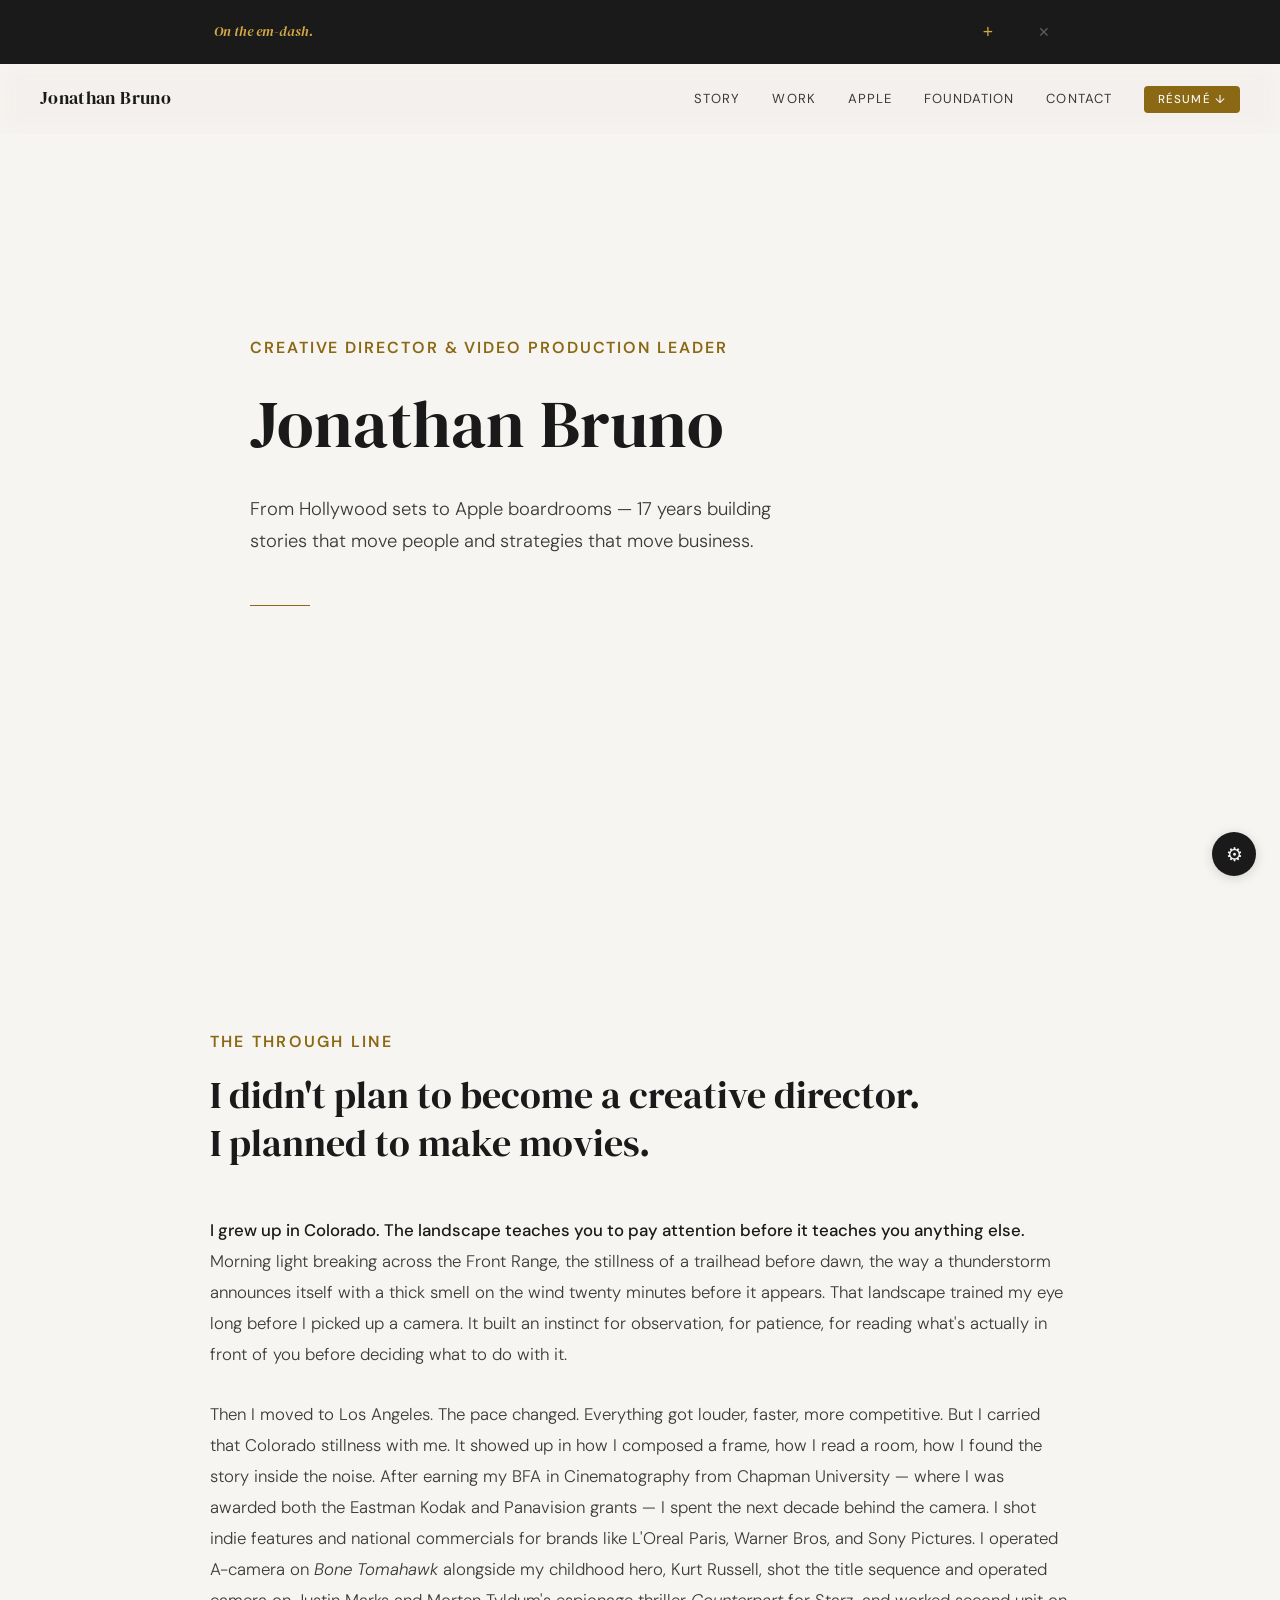
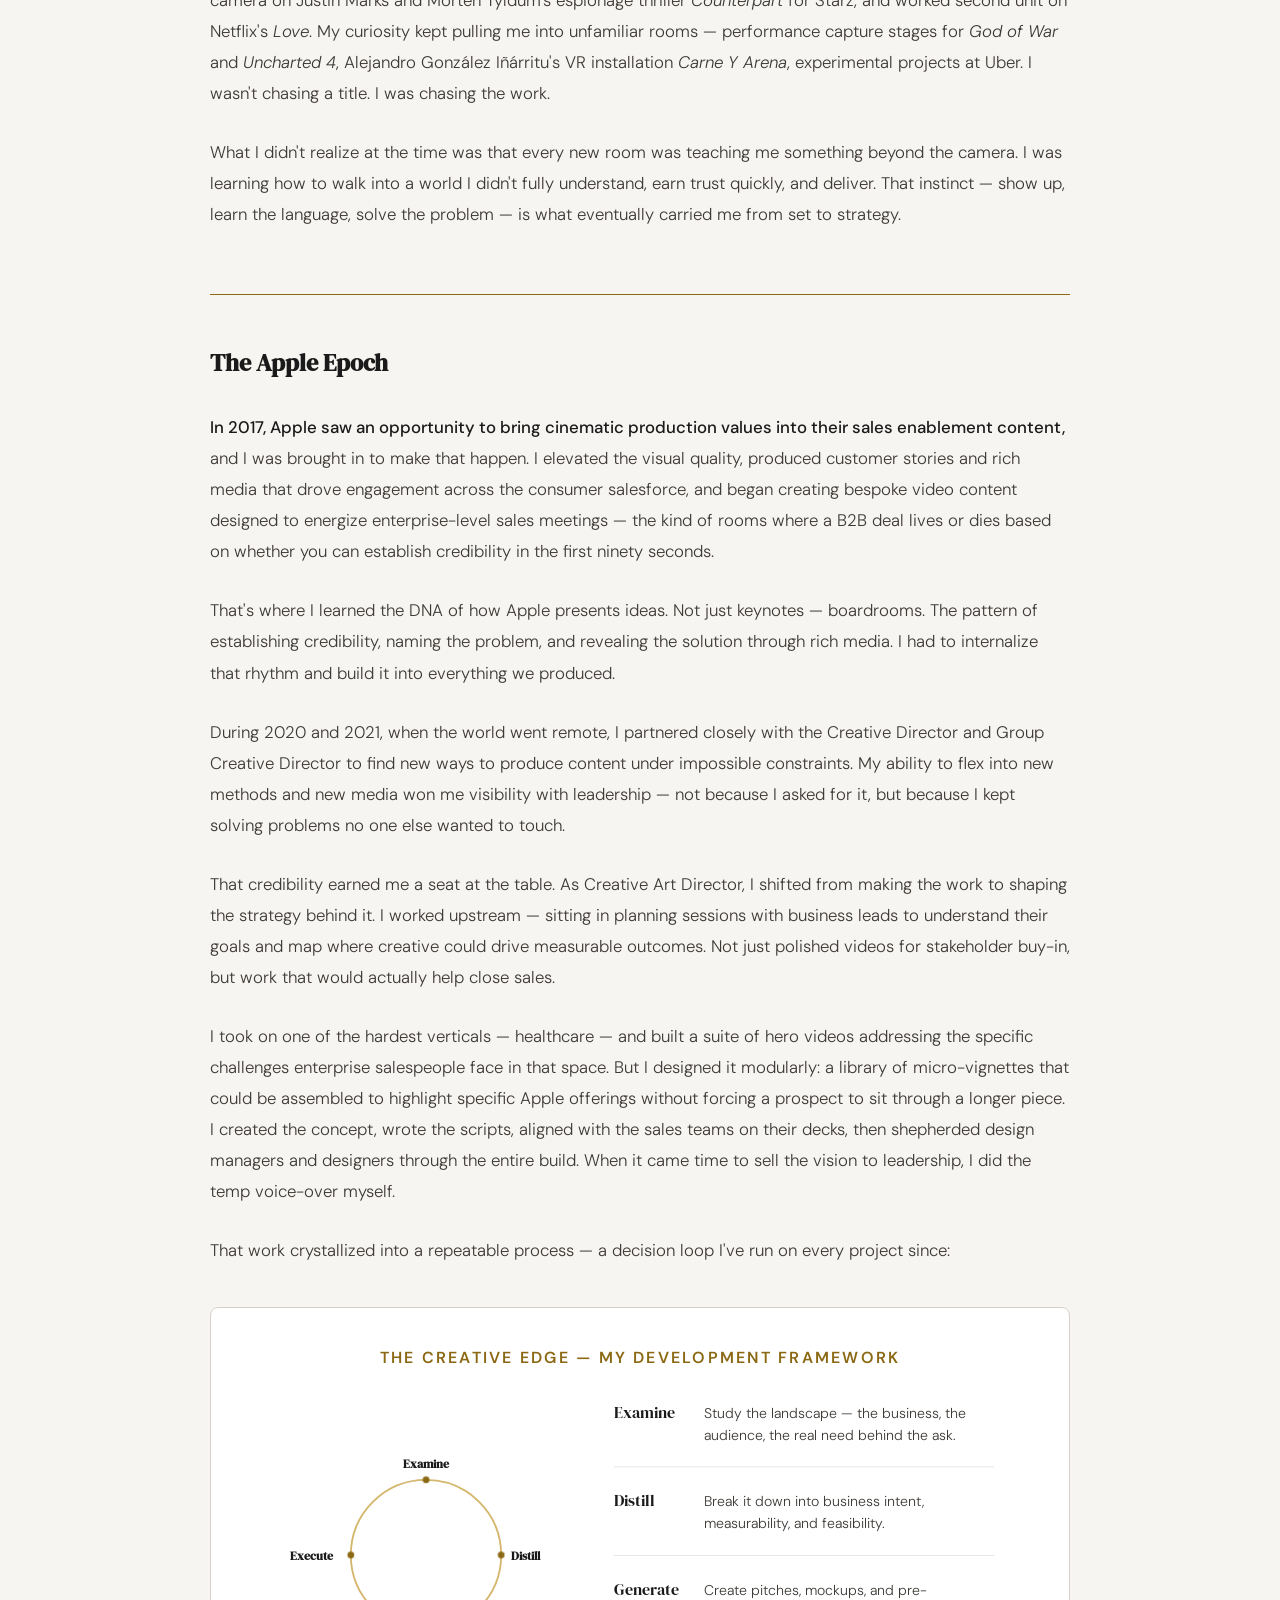
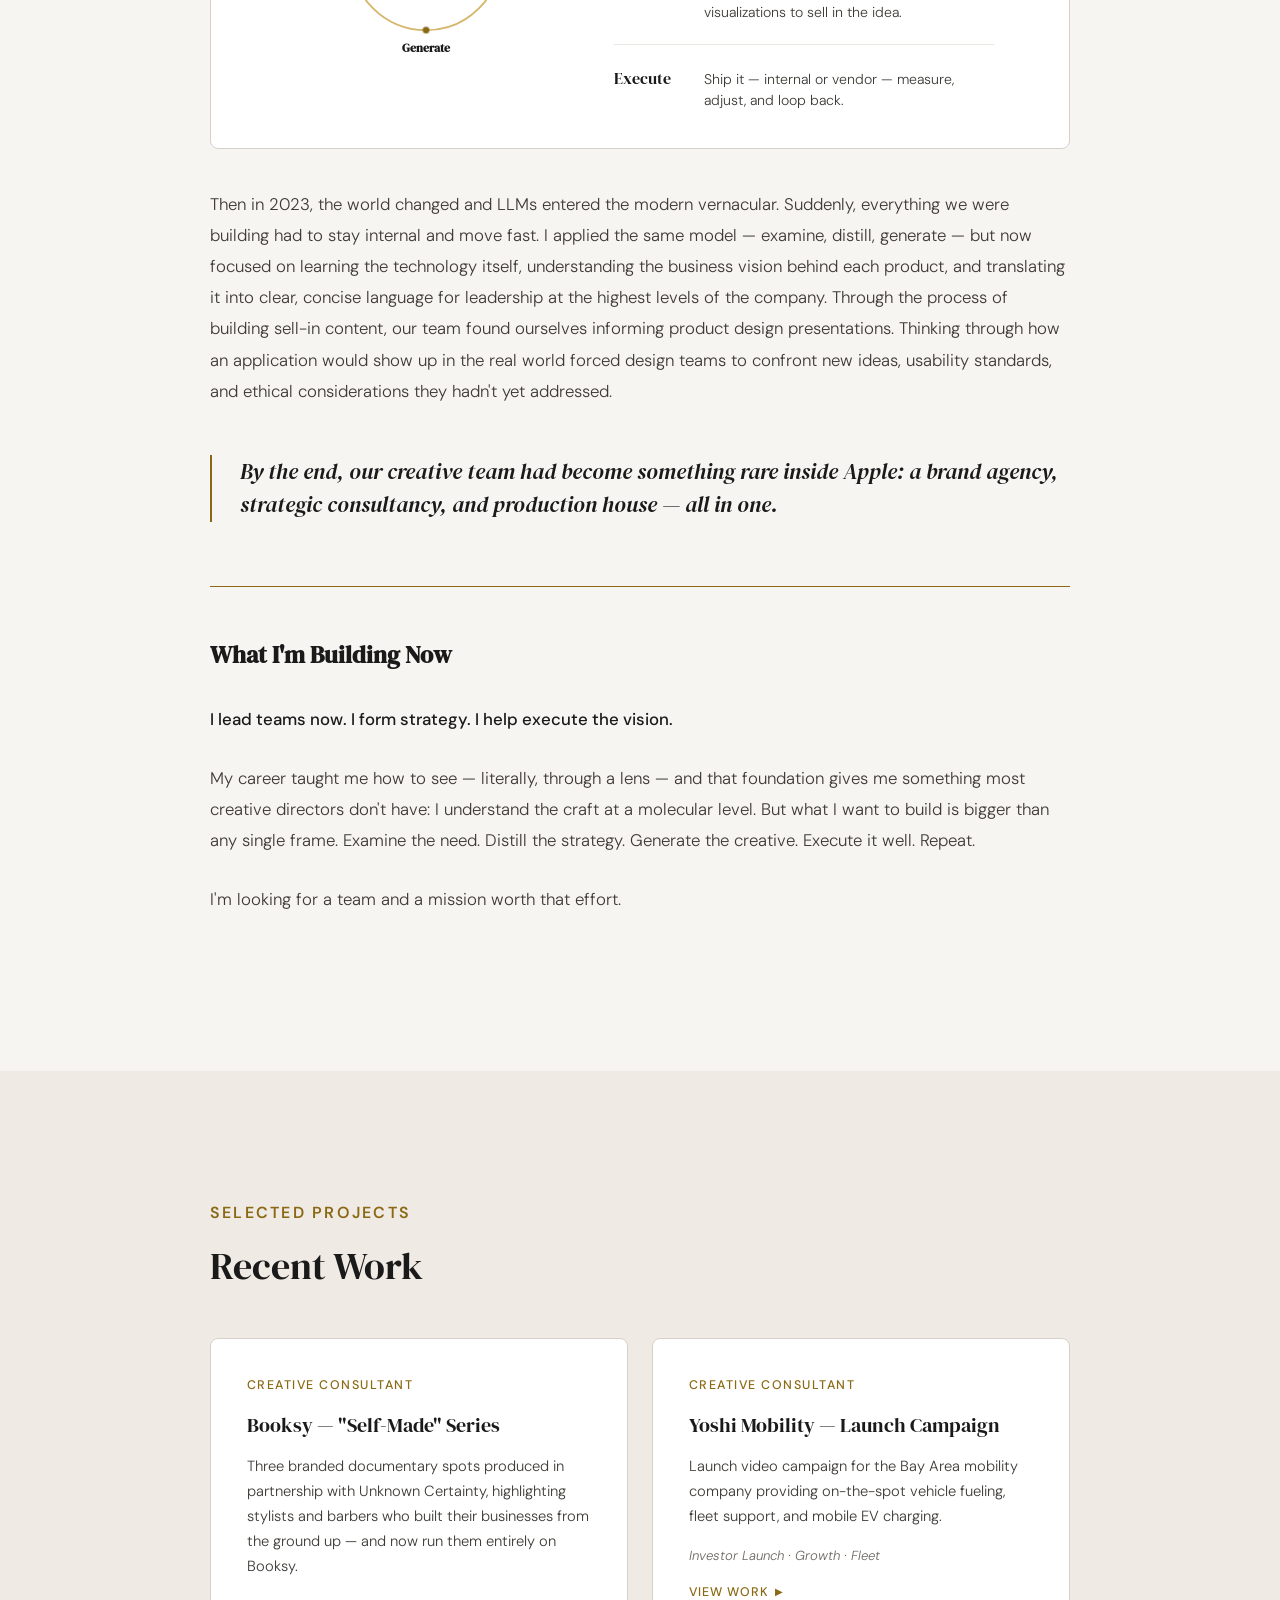
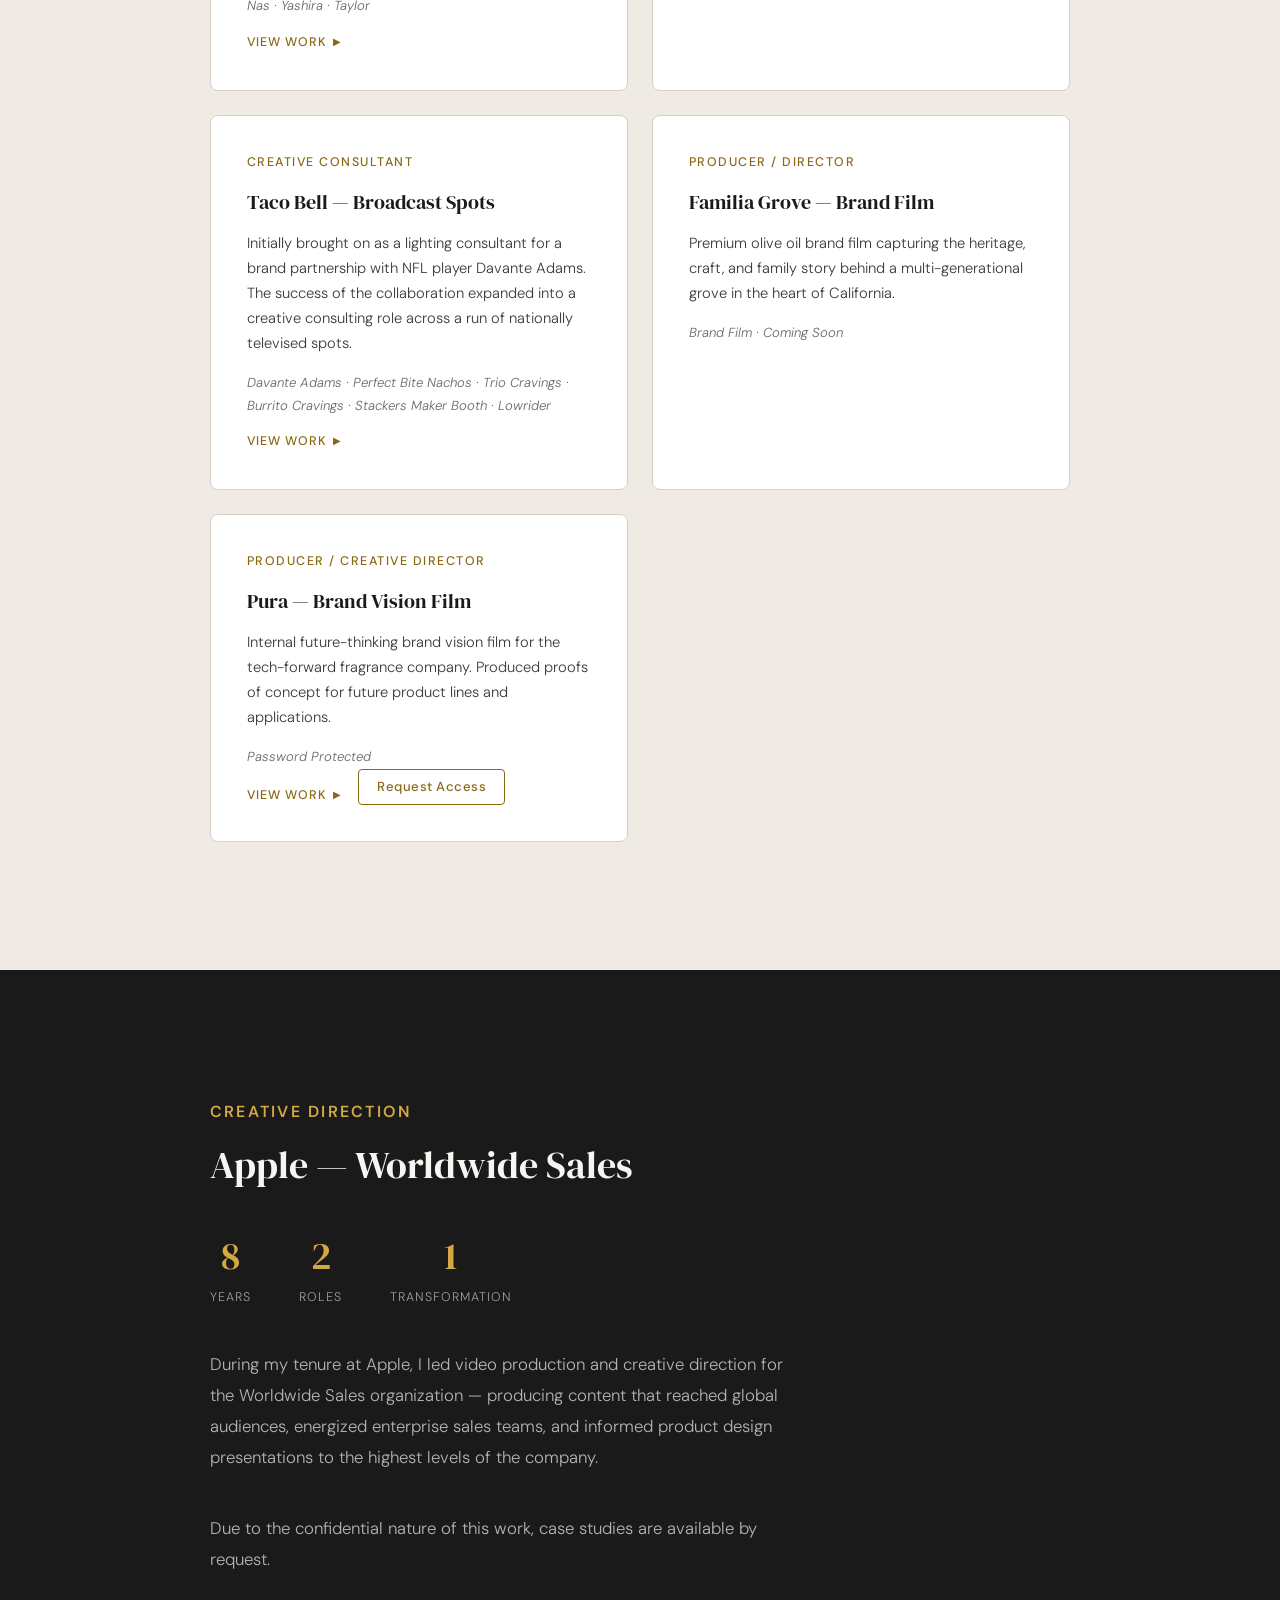
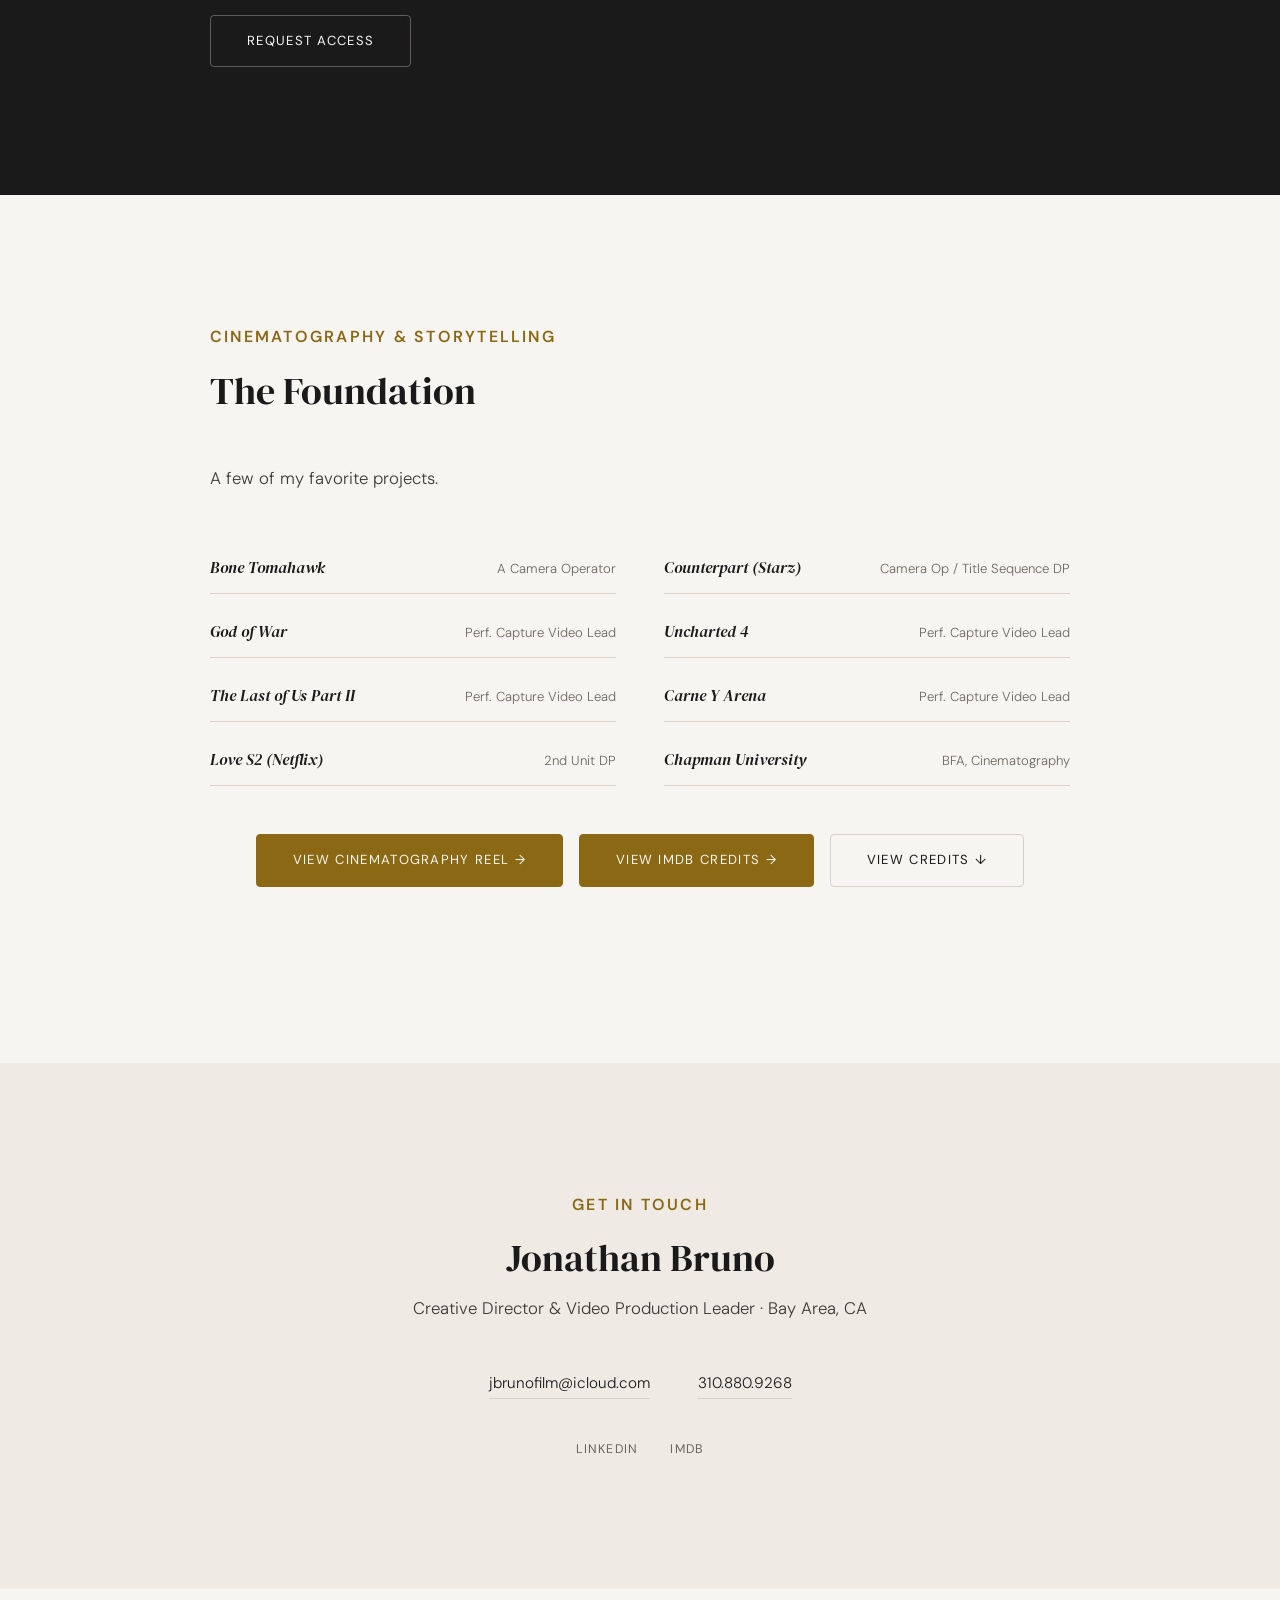
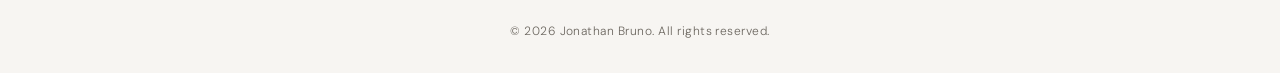
==== commit 4d1e8dab: "Move Request Access button alongside View Work toggle Places the button at the card level next to Vi" ====
--- a/index.html
+++ b/index.html
@@ -1398,10 +1398,16 @@
     background: var(--color-accent-decorative);
   }
 
+  .pura-actions {
+    display: flex;
+    align-items: center;
+    gap: 16px;
+    flex-wrap: wrap;
+  }
+
   .pura-request-btn {
     display: inline-block;
-    margin-top: 16px;
-    padding: 10px 22px;
+    padding: 6px 18px;
     font-family: var(--font-body);
     font-size: 0.82rem;
     font-weight: 500;
@@ -2459,7 +2465,10 @@
         <h3>Pura — Brand Vision Film</h3>
         <p>Internal future-thinking brand vision film for the tech-forward fragrance company. Produced proofs of concept for future product lines and applications.</p>
         <div class="card-tags">Password Protected</div>
-        <button class="card-toggle" onclick="togglePuraGate()">View Work <span class="toggle-arrow" id="pura-arrow">▶</span></button>
+        <div class="pura-actions">
+          <button class="card-toggle" onclick="togglePuraGate()">View Work <span class="toggle-arrow" id="pura-arrow">▶</span></button>
+          <a class="pura-request-btn" href="mailto:jbrunofilm@icloud.com?subject=Request%20Access%3A%20Pura%20Brand%20Vision%20Film&body=Hi%20Jonathan%2C%0A%0AI%E2%80%99d%20like%20to%20request%20the%20password%20to%20view%20the%20Pura%20Brand%20Vision%20Film.%0A%0AName%3A%20%0ACompany%3A%20%0A%0AThank%20you!">Request Access</a>
+        </div>
 
         <div class="card-expanded-content" id="pura-expanded">
           <!-- Password gate -->
@@ -2471,7 +2480,6 @@
                 <button onclick="checkPuraPassword()" class="pura-gate-btn">→</button>
               </div>
               <div id="pura-error" class="pura-gate-error"></div>
-              <a class="pura-request-btn" href="mailto:jbrunofilm@icloud.com?subject=Request%20Access%3A%20Pura%20Brand%20Vision%20Film&body=Hi%20Jonathan%2C%0A%0AI%E2%80%99d%20like%20to%20request%20the%20password%20to%20view%20the%20Pura%20Brand%20Vision%20Film.%0A%0AName%3A%20%0ACompany%3A%20%0A%0AThank%20you!">Request Access</a>
             </div>
           </div>
           <!-- Video (hidden until password entered) -->
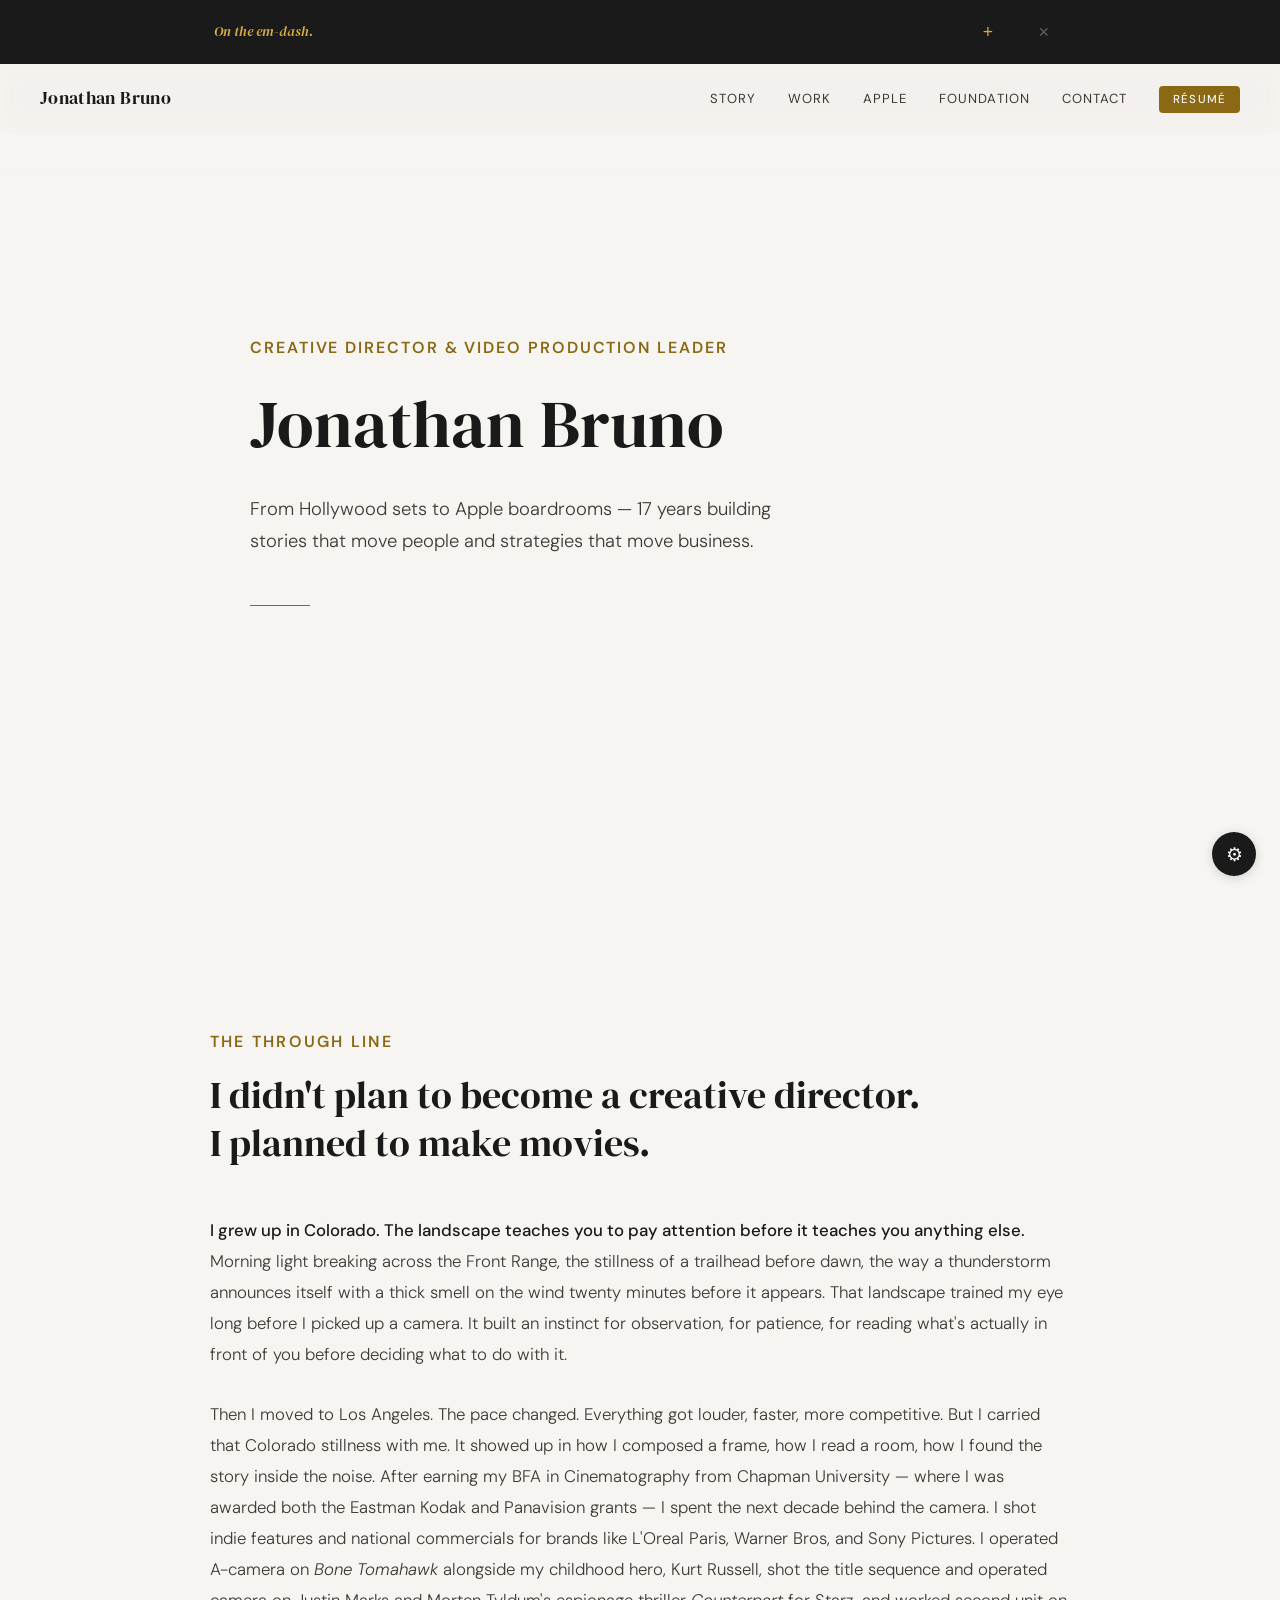
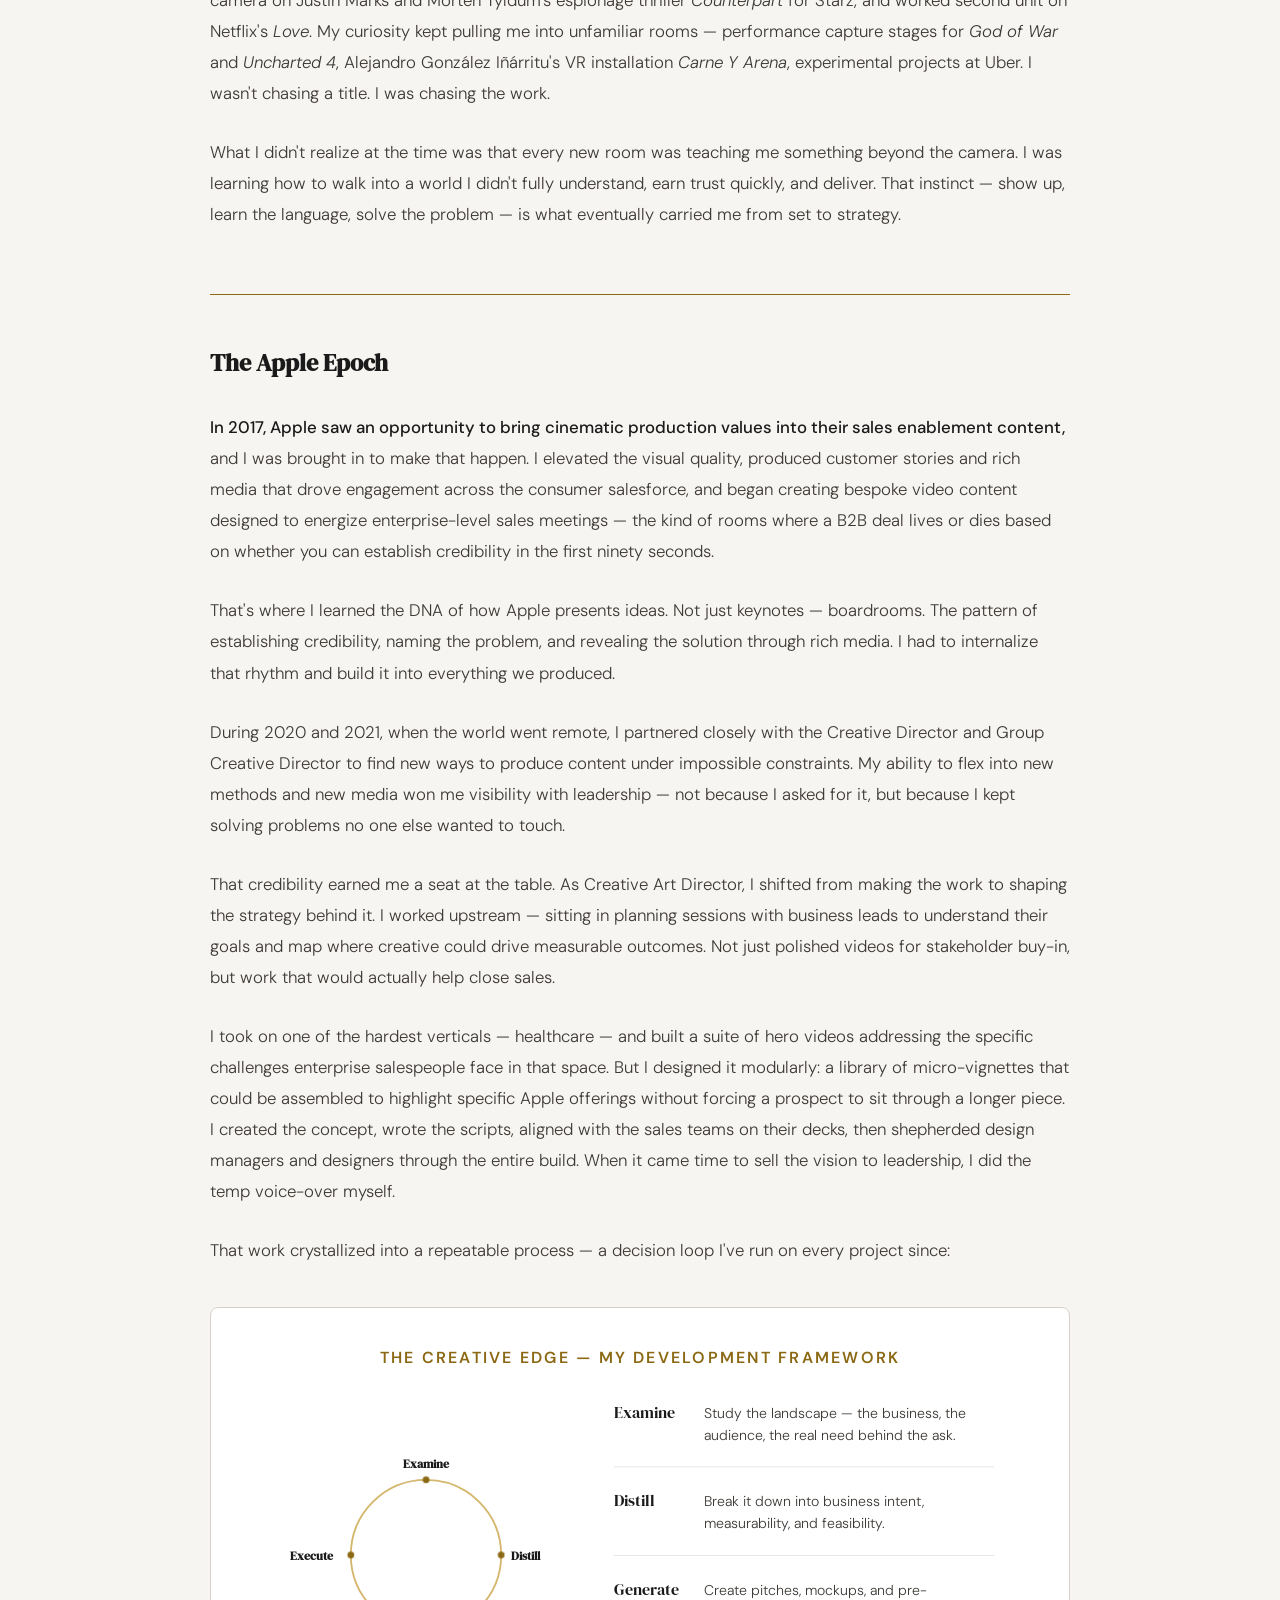
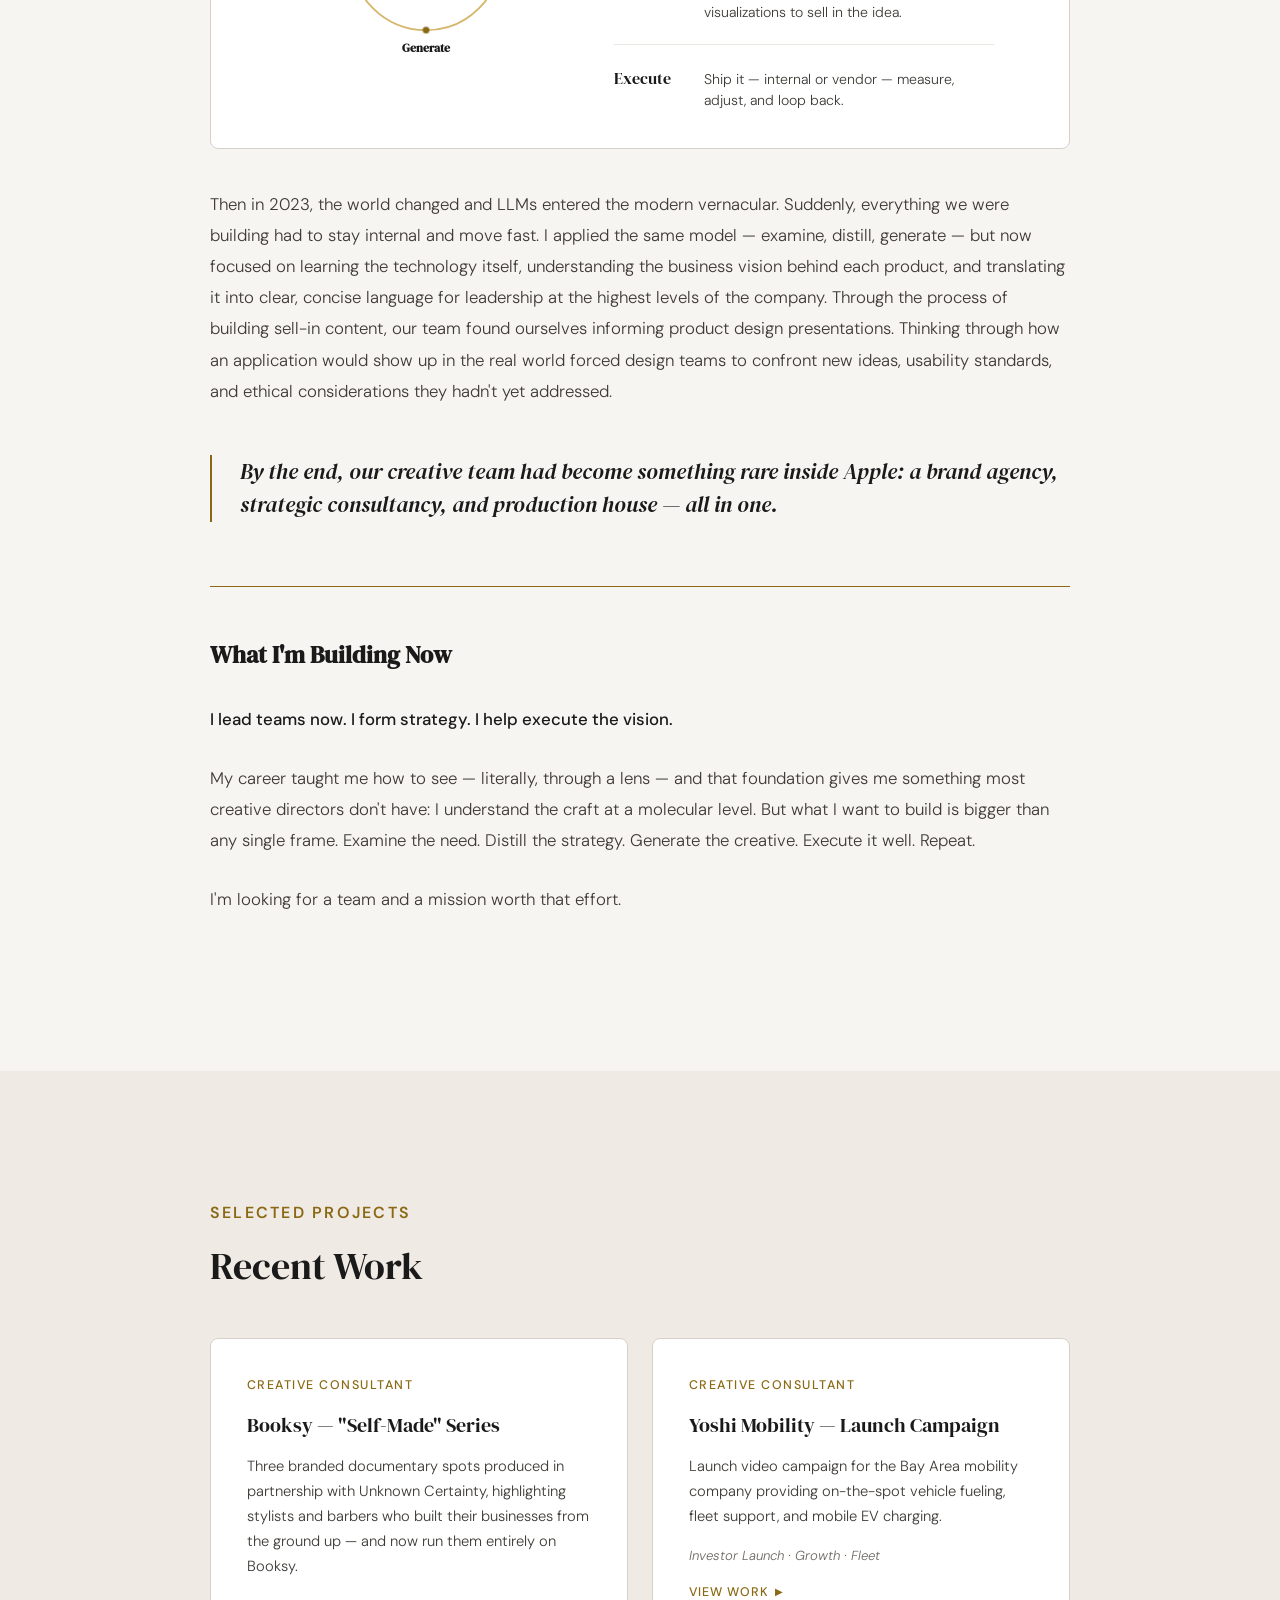
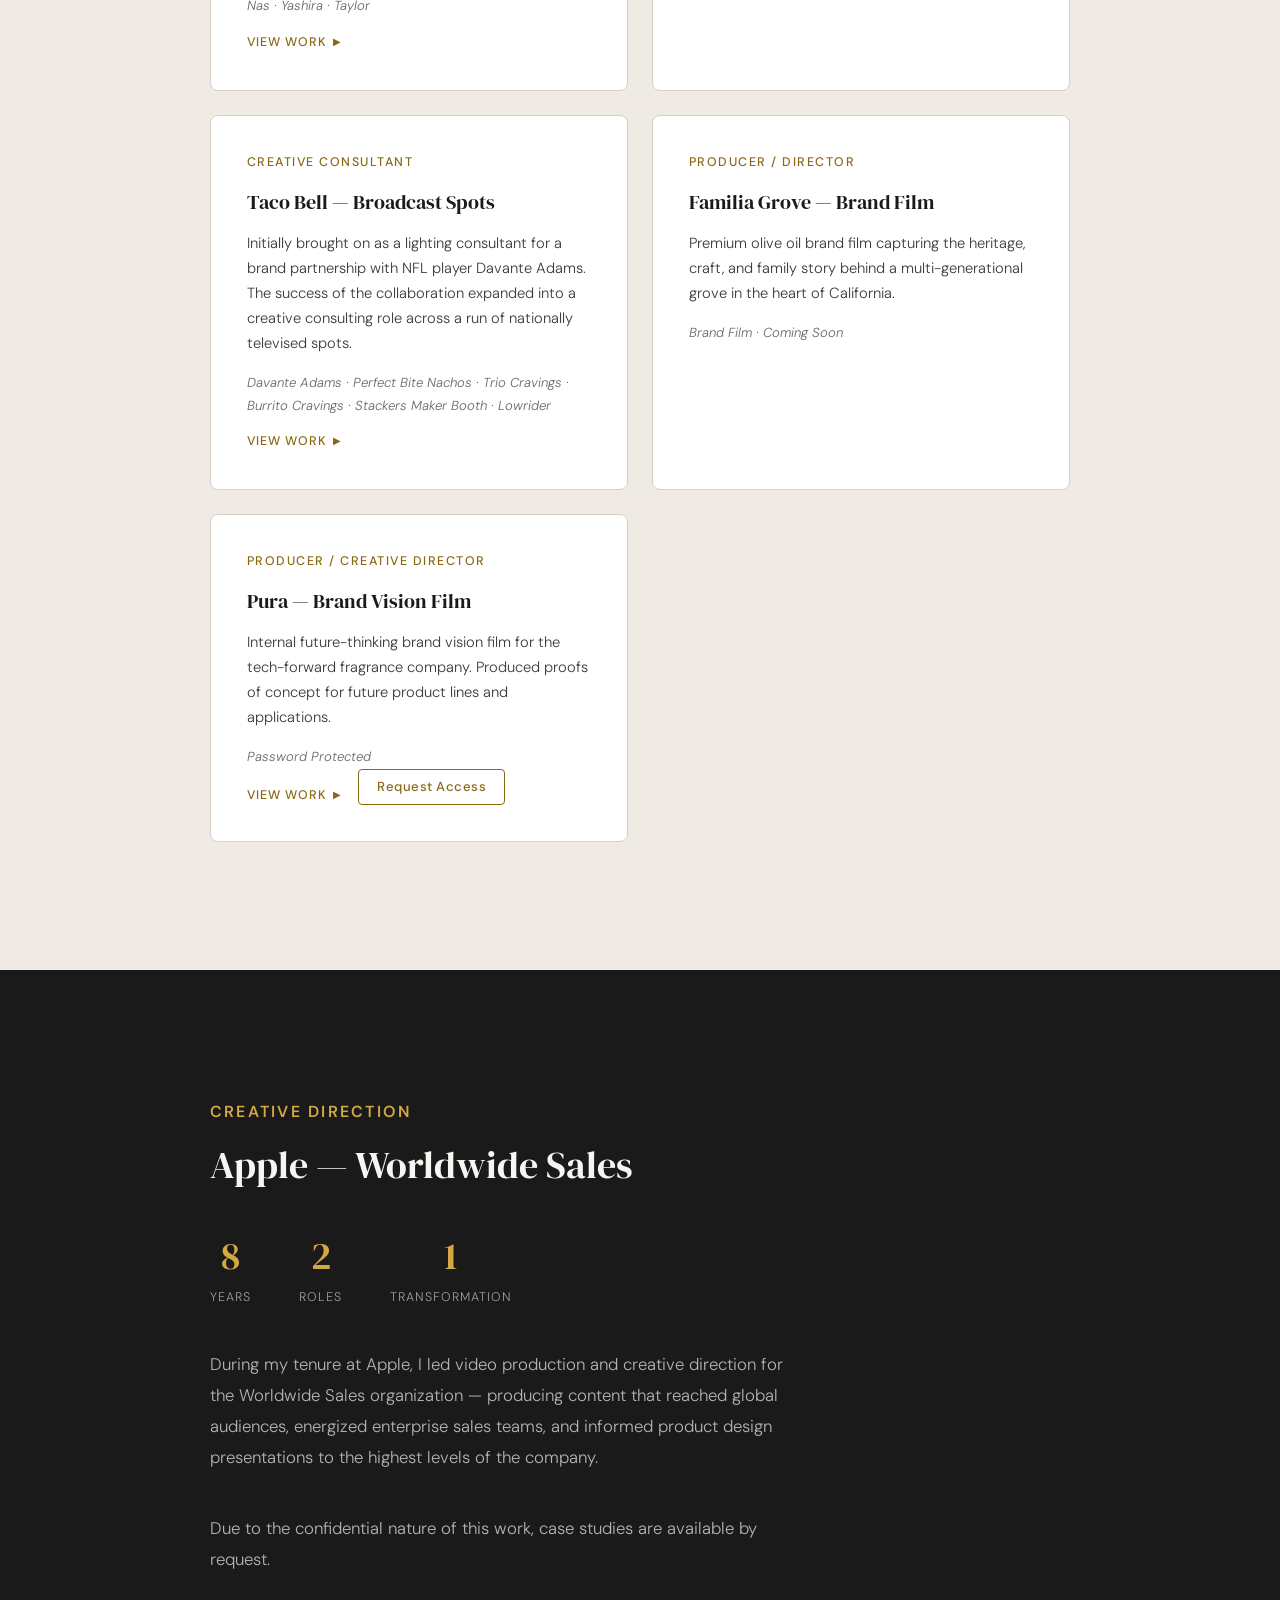
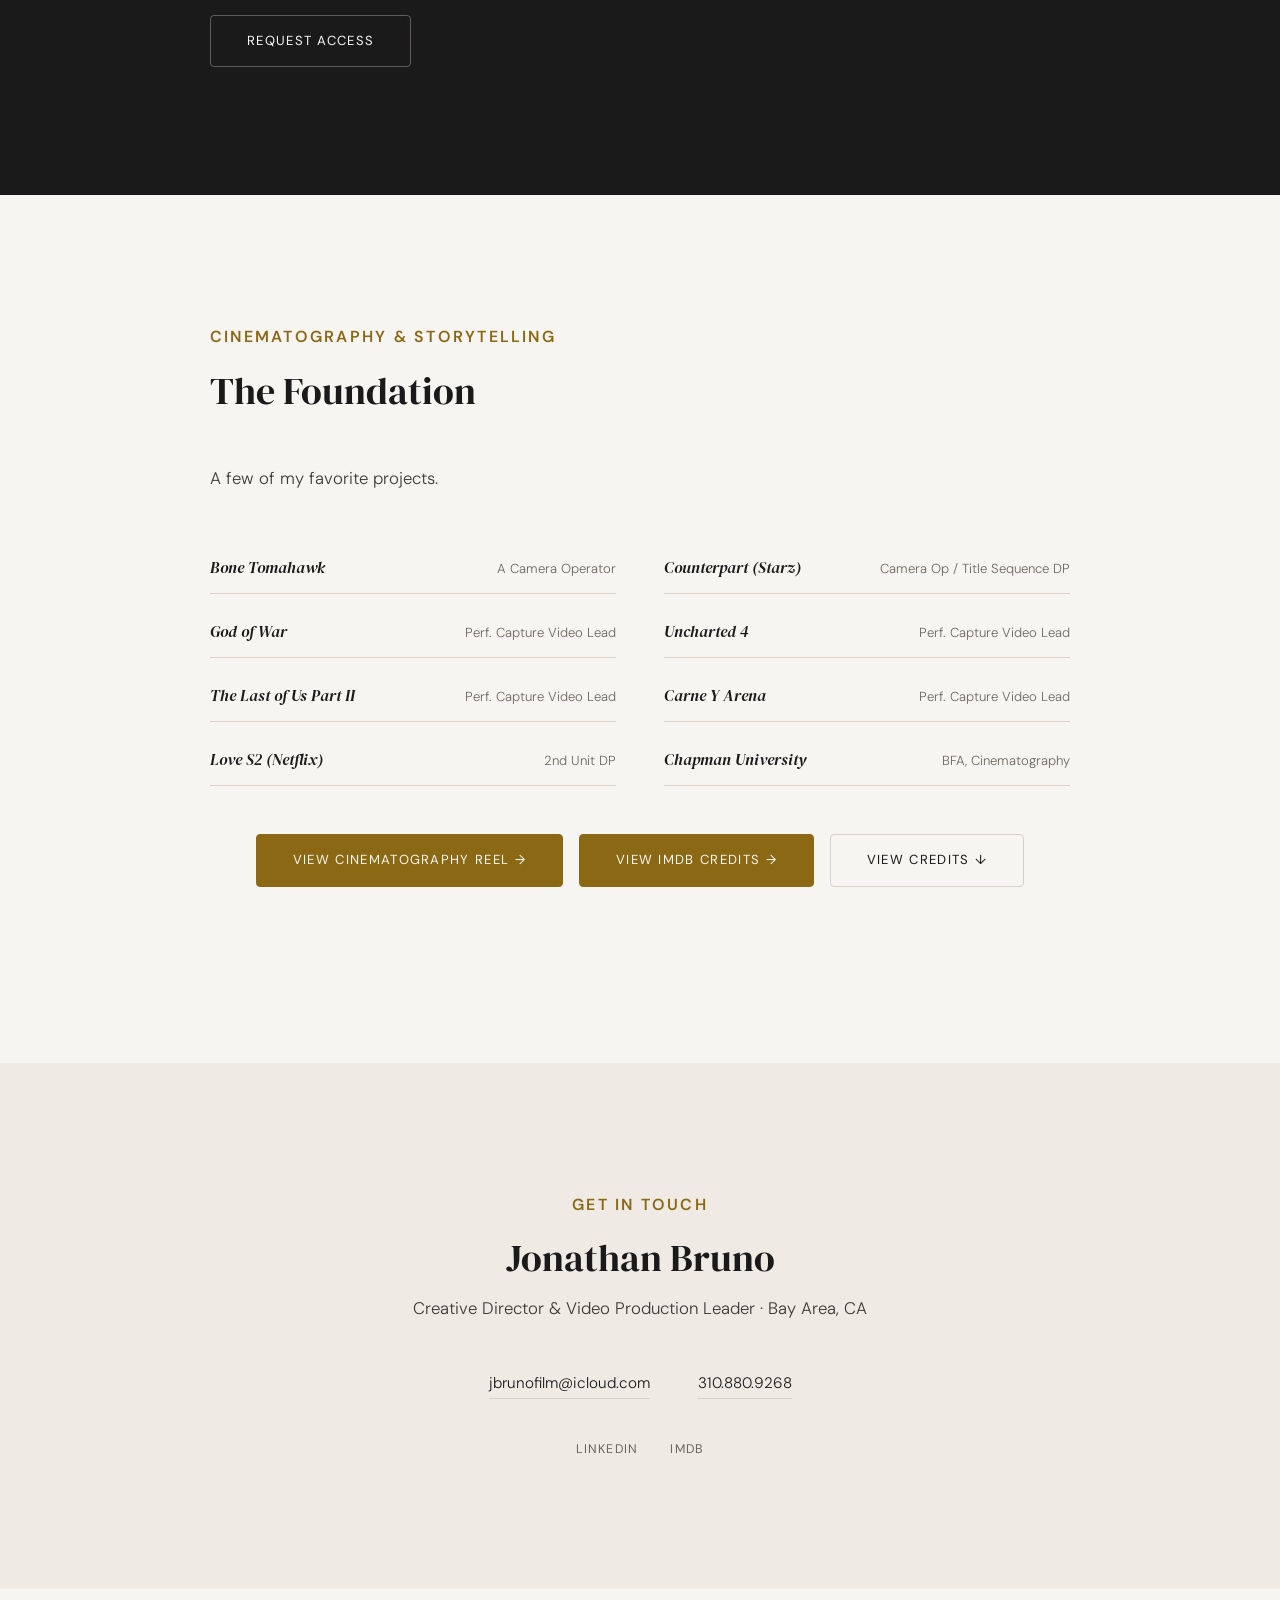
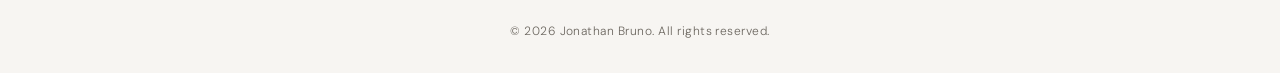
==== commit aa8392f9: "Replace resume download with email inquiry modal The resume button now opens a form requesting the v" ====
--- a/index.html
+++ b/index.html
@@ -152,7 +152,6 @@
 
   .nav-resume-mobile {
     display: none;
-    position: relative;
   }
 
   .nav-resume-btn-mobile {
@@ -172,41 +171,6 @@
 
   .nav-resume-btn-mobile:hover {
     background: var(--color-accent-muted);
-  }
-
-  .nav-resume-dropdown-mobile {
-    display: none;
-    position: absolute;
-    top: calc(100% + 8px);
-    right: 0;
-    background: var(--color-bg);
-    border: 1px solid var(--color-border);
-    border-radius: 6px;
-    box-shadow: 0 4px 16px rgba(0, 0, 0, 0.1);
-    overflow: hidden;
-    z-index: 200;
-    min-width: 90px;
-  }
-
-  .nav-resume-mobile.open .nav-resume-dropdown-mobile {
-    display: block;
-  }
-
-  .nav-resume-dropdown-mobile a {
-    display: block;
-    padding: 10px 14px;
-    font-size: 0.75rem;
-    color: var(--color-text);
-    text-decoration: none;
-    transition: background 0.15s ease;
-  }
-
-  .nav-resume-dropdown-mobile a:hover {
-    background: var(--color-bg-warm);
-  }
-
-  .nav-resume-dropdown-mobile a + a {
-    border-top: 1px solid var(--color-border);
   }
 
   .nav-hamburger {
@@ -309,7 +273,7 @@
     }
   }
 
-  /* ============ NAV RESUME DROPDOWN ============ */
+  /* ============ NAV RESUME BUTTON ============ */
   .nav-resume-wrap {
     position: relative;
   }
@@ -333,41 +297,132 @@
     background: var(--color-accent-muted);
   }
 
-  .nav-resume-dropdown {
+  /* ============ RESUME INQUIRY MODAL ============ */
+  .resume-modal {
     display: none;
+    position: fixed;
+    top: 0;
+    left: 0;
+    width: 100%;
+    height: 100%;
+    z-index: 500;
+    background: rgba(0, 0, 0, 0.85);
+    align-items: center;
+    justify-content: center;
+    padding: 40px;
+  }
+
+  .resume-modal.open {
+    display: flex;
+  }
+
+  .resume-modal-inner {
+    width: 100%;
+    max-width: 480px;
+    background: var(--color-bg);
+    border-radius: 10px;
+    padding: 40px 36px 36px;
+    position: relative;
+  }
+
+  .resume-modal-close {
     position: absolute;
-    top: calc(100% + 8px);
-    right: 0;
-    background: var(--color-bg);
+    top: 12px;
+    right: 16px;
+    background: none;
+    border: none;
+    color: var(--color-text-light);
+    font-size: 1.4rem;
+    cursor: pointer;
+    padding: 4px 8px;
+    transition: color 0.2s ease;
+    line-height: 1;
+  }
+
+  .resume-modal-close:hover {
+    color: var(--color-text);
+  }
+
+  .resume-modal-title {
+    font-family: var(--font-display);
+    font-size: 1.4rem;
+    color: var(--color-text);
+    margin-bottom: 6px;
+  }
+
+  .resume-modal-subtitle {
+    font-size: 0.85rem;
+    color: var(--color-text-light);
+    margin-bottom: 28px;
+    line-height: 1.5;
+  }
+
+  .resume-form-group {
+    margin-bottom: 18px;
+  }
+
+  .resume-form-group label {
+    display: block;
+    font-size: 0.72rem;
+    font-weight: 500;
+    letter-spacing: 0.08em;
+    text-transform: uppercase;
+    color: var(--color-text-secondary);
+    margin-bottom: 6px;
+  }
+
+  .resume-form-group input,
+  .resume-form-group textarea {
+    width: 100%;
+    padding: 10px 14px;
+    font-family: var(--font-body);
+    font-size: 0.9rem;
+    color: var(--color-text);
+    background: var(--color-bg-warm);
     border: 1px solid var(--color-border);
     border-radius: 6px;
-    box-shadow: 0 4px 16px rgba(0, 0, 0, 0.1);
-    overflow: hidden;
-    z-index: 200;
-    min-width: 100px;
-  }
-
-  .nav-resume-wrap.open .nav-resume-dropdown {
-    display: block;
-  }
-
-  .nav-resume-dropdown a {
-    display: block;
-    padding: 10px 16px;
-    font-size: 0.78rem;
-    font-weight: 400;
-    letter-spacing: 0.05em;
-    color: var(--color-text);
-    text-decoration: none;
-    transition: background 0.15s ease;
-  }
-
-  .nav-resume-dropdown a:hover {
-    background: var(--color-bg-warm);
-  }
-
-  .nav-resume-dropdown a + a {
-    border-top: 1px solid var(--color-border);
+    transition: border-color 0.2s ease;
+    outline: none;
+  }
+
+  .resume-form-group input:focus,
+  .resume-form-group textarea:focus {
+    border-color: var(--color-accent);
+  }
+
+  .resume-form-group textarea {
+    resize: vertical;
+    min-height: 70px;
+  }
+
+  .resume-form-row {
+    display: flex;
+    gap: 14px;
+  }
+
+  .resume-form-row .resume-form-group {
+    flex: 1;
+  }
+
+  .resume-form-submit {
+    width: 100%;
+    padding: 12px;
+    margin-top: 8px;
+    background: var(--color-accent);
+    color: var(--color-bg);
+    border: none;
+    font-family: var(--font-body);
+    font-size: 0.82rem;
+    font-weight: 500;
+    letter-spacing: 0.08em;
+    text-transform: uppercase;
+    border-radius: 6px;
+    cursor: pointer;
+    transition: background 0.2s ease;
+  }
+
+  .resume-form-submit:hover {
+    background: var(--color-accent-muted);
   }
 
   /* ============ HERO ============ */
@@ -1495,6 +1550,12 @@
   @media (max-width: 768px) {
     .reel-modal { padding: 20px; }
     .reel-modal-close { top: -36px; font-size: 1.2rem; }
+  }
+
+  @media (max-width: 768px) {
+    .resume-modal { padding: 20px; }
+    .resume-modal-inner { padding: 32px 24px 28px; }
+    .resume-form-row { flex-direction: column; gap: 0; }
   }
 
   /* ============ FOOTER ============ */
@@ -2258,11 +2319,7 @@
   <a href="#" class="nav-name">Jonathan Bruno</a>
   <div class="nav-mobile-actions">
     <div class="nav-resume-mobile" id="navResumeMobile">
-      <button class="nav-resume-btn-mobile" onclick="this.parentElement.classList.toggle('open')">Résumé ↓</button>
-      <div class="nav-resume-dropdown-mobile">
-        <a href="Jonathan_Bruno_Resume.pdf" download>PDF</a>
-        <a href="Jonathan_Bruno_Resume.docx" download>DOCX</a>
-      </div>
+      <button class="nav-resume-btn-mobile" onclick="openResumeModal()">Résumé</button>
     </div>
     <button class="nav-hamburger" id="navHamburger" aria-label="Toggle menu">
     <span></span>
@@ -2277,11 +2334,7 @@
     <li><a href="#foundation">Foundation</a></li>
     <li><a href="#contact">Contact</a></li>
     <li class="nav-resume-wrap">
-      <button class="nav-resume-btn" onclick="this.parentElement.classList.toggle('open')">Résumé ↓</button>
-      <div class="nav-resume-dropdown">
-        <a href="Jonathan_Bruno_Resume.pdf" download>PDF</a>
-        <a href="Jonathan_Bruno_Resume.docx" download>DOCX</a>
-      </div>
+      <button class="nav-resume-btn" onclick="openResumeModal()">Résumé</button>
     </li>
   </ul>
 </nav>
@@ -2667,6 +2720,40 @@
   </div>
 </div>
 
+<!-- RESUME INQUIRY MODAL -->
+<div class="resume-modal" id="resumeModal">
+  <div class="resume-modal-inner">
+    <button class="resume-modal-close" onclick="closeResumeModal()" aria-label="Close form">✕</button>
+    <div class="resume-modal-title">Request Résumé</div>
+    <p class="resume-modal-subtitle">Please share a few details so I know where you're coming from.</p>
+    <form id="resumeForm" onsubmit="submitResumeInquiry(event)">
+      <div class="resume-form-group">
+        <label for="resumeName">Your Name</label>
+        <input type="text" id="resumeName" name="name" required autocomplete="name">
+      </div>
+      <div class="resume-form-group">
+        <label for="resumeEmail">Email</label>
+        <input type="email" id="resumeEmail" name="email" required autocomplete="email">
+      </div>
+      <div class="resume-form-row">
+        <div class="resume-form-group">
+          <label for="resumePosition">Your Position / Title</label>
+          <input type="text" id="resumePosition" name="position" required>
+        </div>
+        <div class="resume-form-group">
+          <label for="resumeCompany">Company</label>
+          <input type="text" id="resumeCompany" name="company" required>
+        </div>
+      </div>
+      <div class="resume-form-group">
+        <label for="resumeNote">Note <span style="text-transform:none;font-weight:400;color:var(--color-text-light)">(optional)</span></label>
+        <textarea id="resumeNote" name="note" rows="2" placeholder="Anything you'd like me to know"></textarea>
+      </div>
+      <button type="submit" class="resume-form-submit">Send Request</button>
+    </form>
+  </div>
+</div>
+
 <footer role="contentinfo">
   &copy; 2026 Jonathan Bruno. All rights reserved.
 </footer>
@@ -2884,17 +2971,51 @@
     });
   });
 
-  // Close resume dropdown on click outside
-  document.addEventListener('click', (e) => {
-    const wrap = document.querySelector('.nav-resume-wrap');
-    if (wrap && !wrap.contains(e.target)) {
-      wrap.classList.remove('open');
-    }
-    const mobileWrap = document.getElementById('navResumeMobile');
-    if (mobileWrap && !mobileWrap.contains(e.target)) {
-      mobileWrap.classList.remove('open');
-    }
+  // Resume inquiry modal
+  function openResumeModal() {
+    document.getElementById('resumeModal').classList.add('open');
+    document.body.style.overflow = 'hidden';
+  }
+
+  function closeResumeModal() {
+    document.getElementById('resumeModal').classList.remove('open');
+    document.body.style.overflow = '';
+  }
+
+  document.getElementById('resumeModal').addEventListener('click', (e) => {
+    if (e.target === e.currentTarget) closeResumeModal();
   });
+
+  document.addEventListener('keydown', (e) => {
+    if (e.key === 'Escape' && document.getElementById('resumeModal').classList.contains('open')) {
+      closeResumeModal();
+    }
+  });
+
+  function submitResumeInquiry(e) {
+    e.preventDefault();
+    const name = document.getElementById('resumeName').value.trim();
+    const email = document.getElementById('resumeEmail').value.trim();
+    const position = document.getElementById('resumePosition').value.trim();
+    const company = document.getElementById('resumeCompany').value.trim();
+    const note = document.getElementById('resumeNote').value.trim();
+
+    const subject = encodeURIComponent('Résumé Request — ' + name + ', ' + company);
+    let body = 'Name: ' + name + '\n'
+             + 'Email: ' + email + '\n'
+             + 'Position: ' + position + '\n'
+             + 'Company: ' + company;
+    if (note) body += '\n\nNote:\n' + note;
+    body = encodeURIComponent(body);
+
+    window.location.href = 'mailto:jbrunofilm@icloud.com?subject=' + subject + '&body=' + body;
+
+    // Reset and close after a brief delay
+    setTimeout(() => {
+      document.getElementById('resumeForm').reset();
+      closeResumeModal();
+    }, 500);
+  }
 
   // Em-dash banner
   const emdashBanner = document.getElementById('emdashBanner');
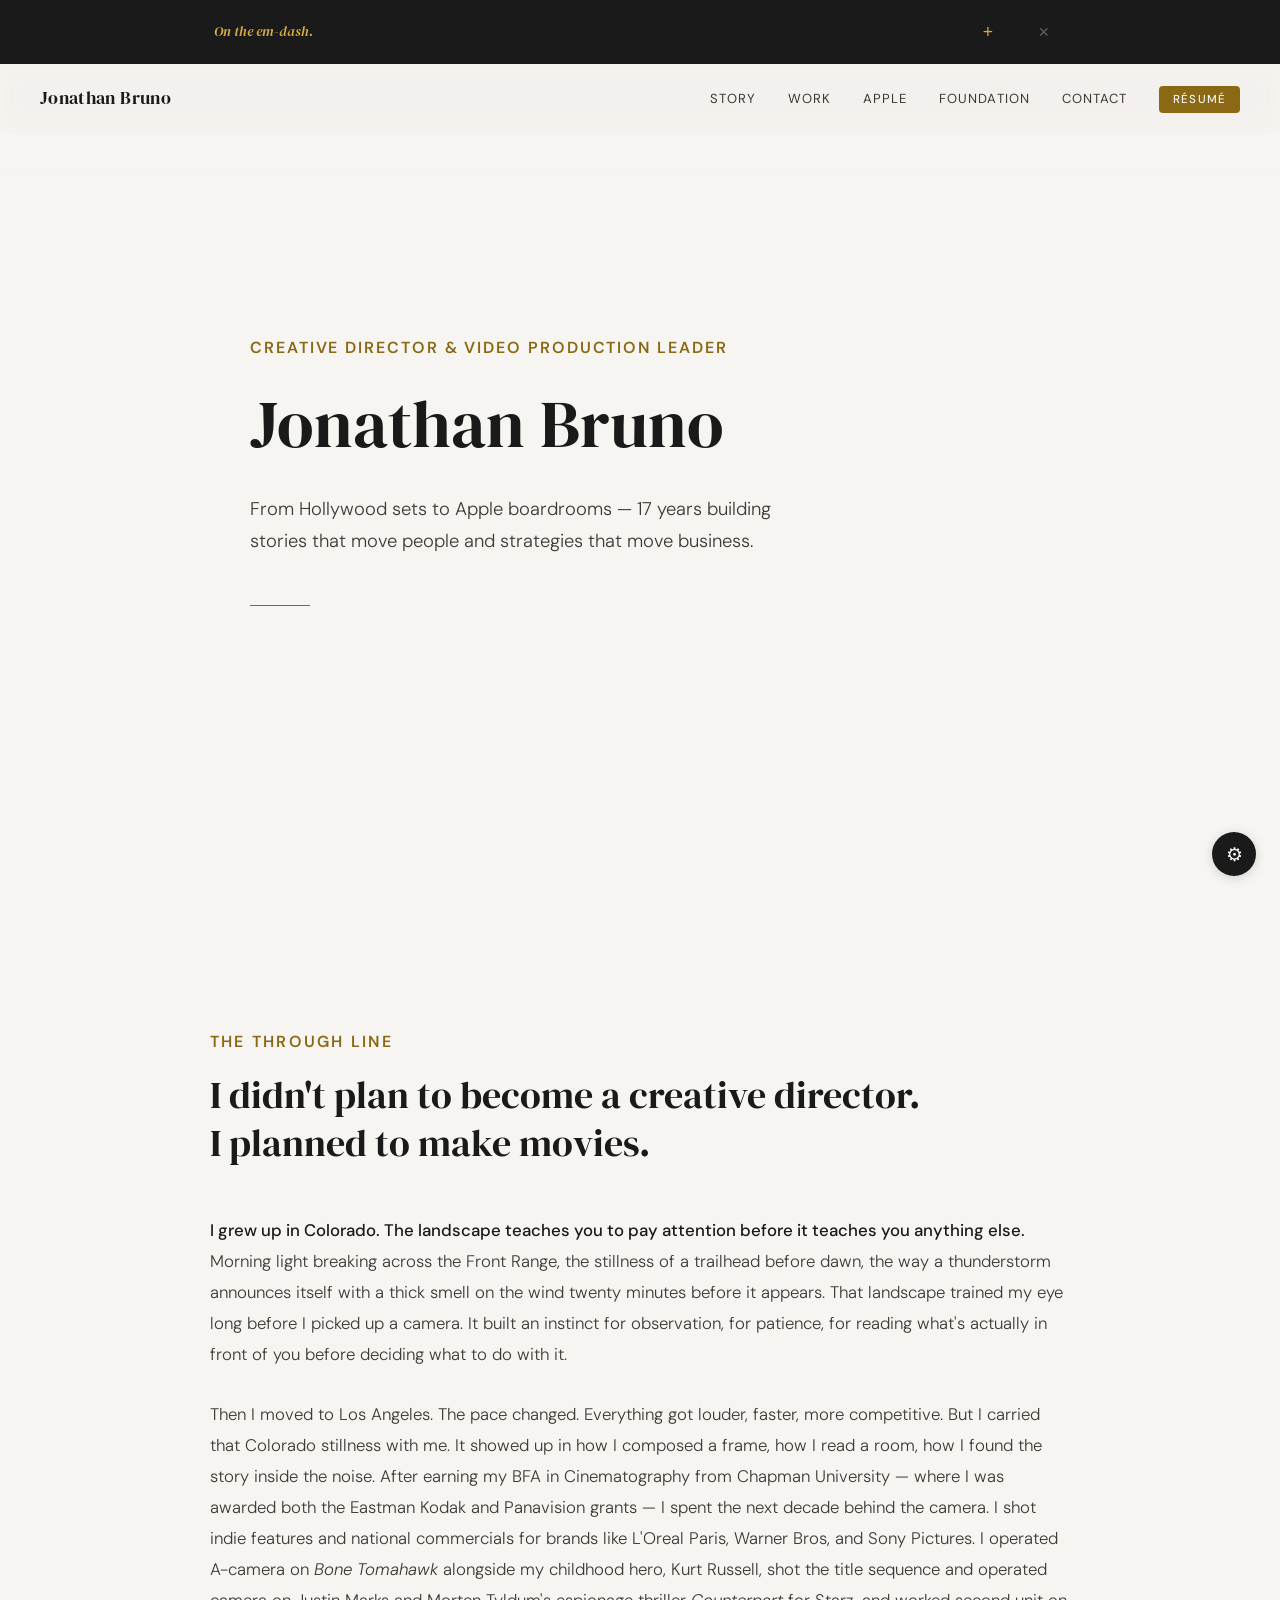
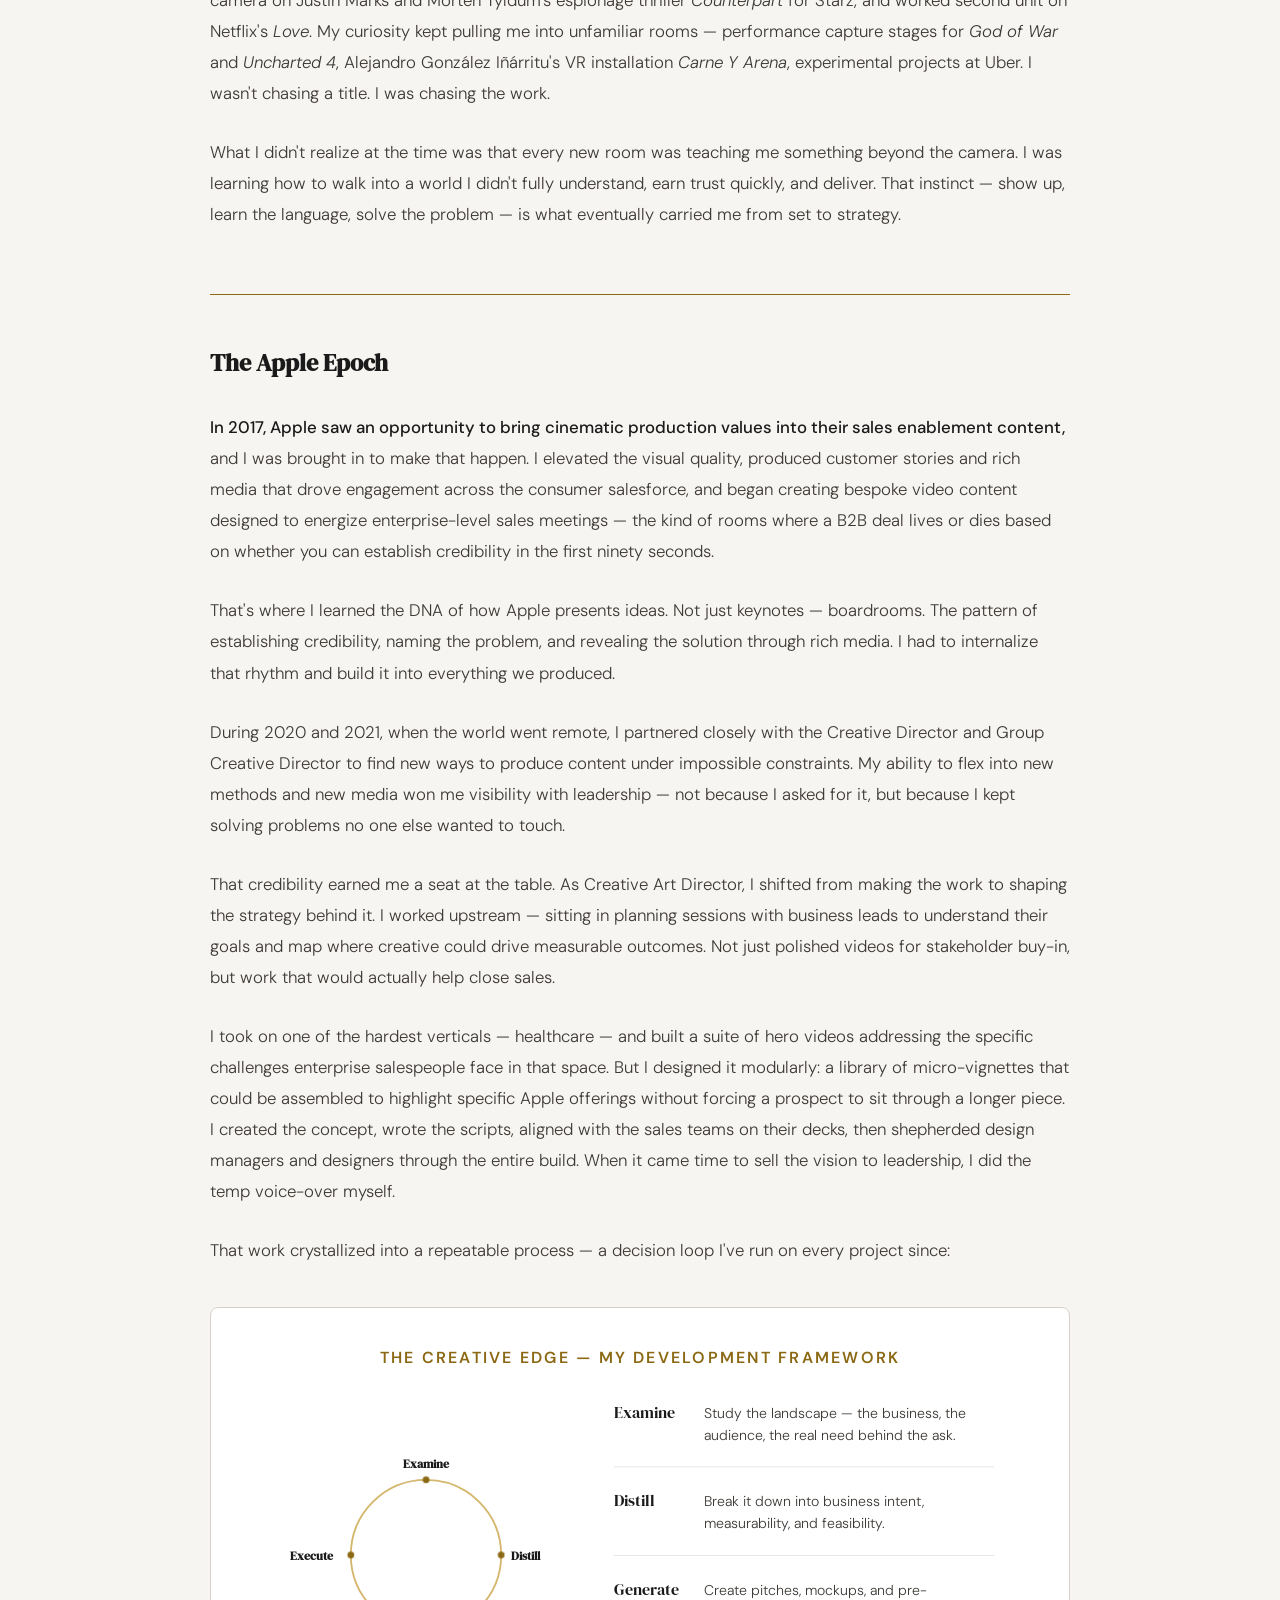
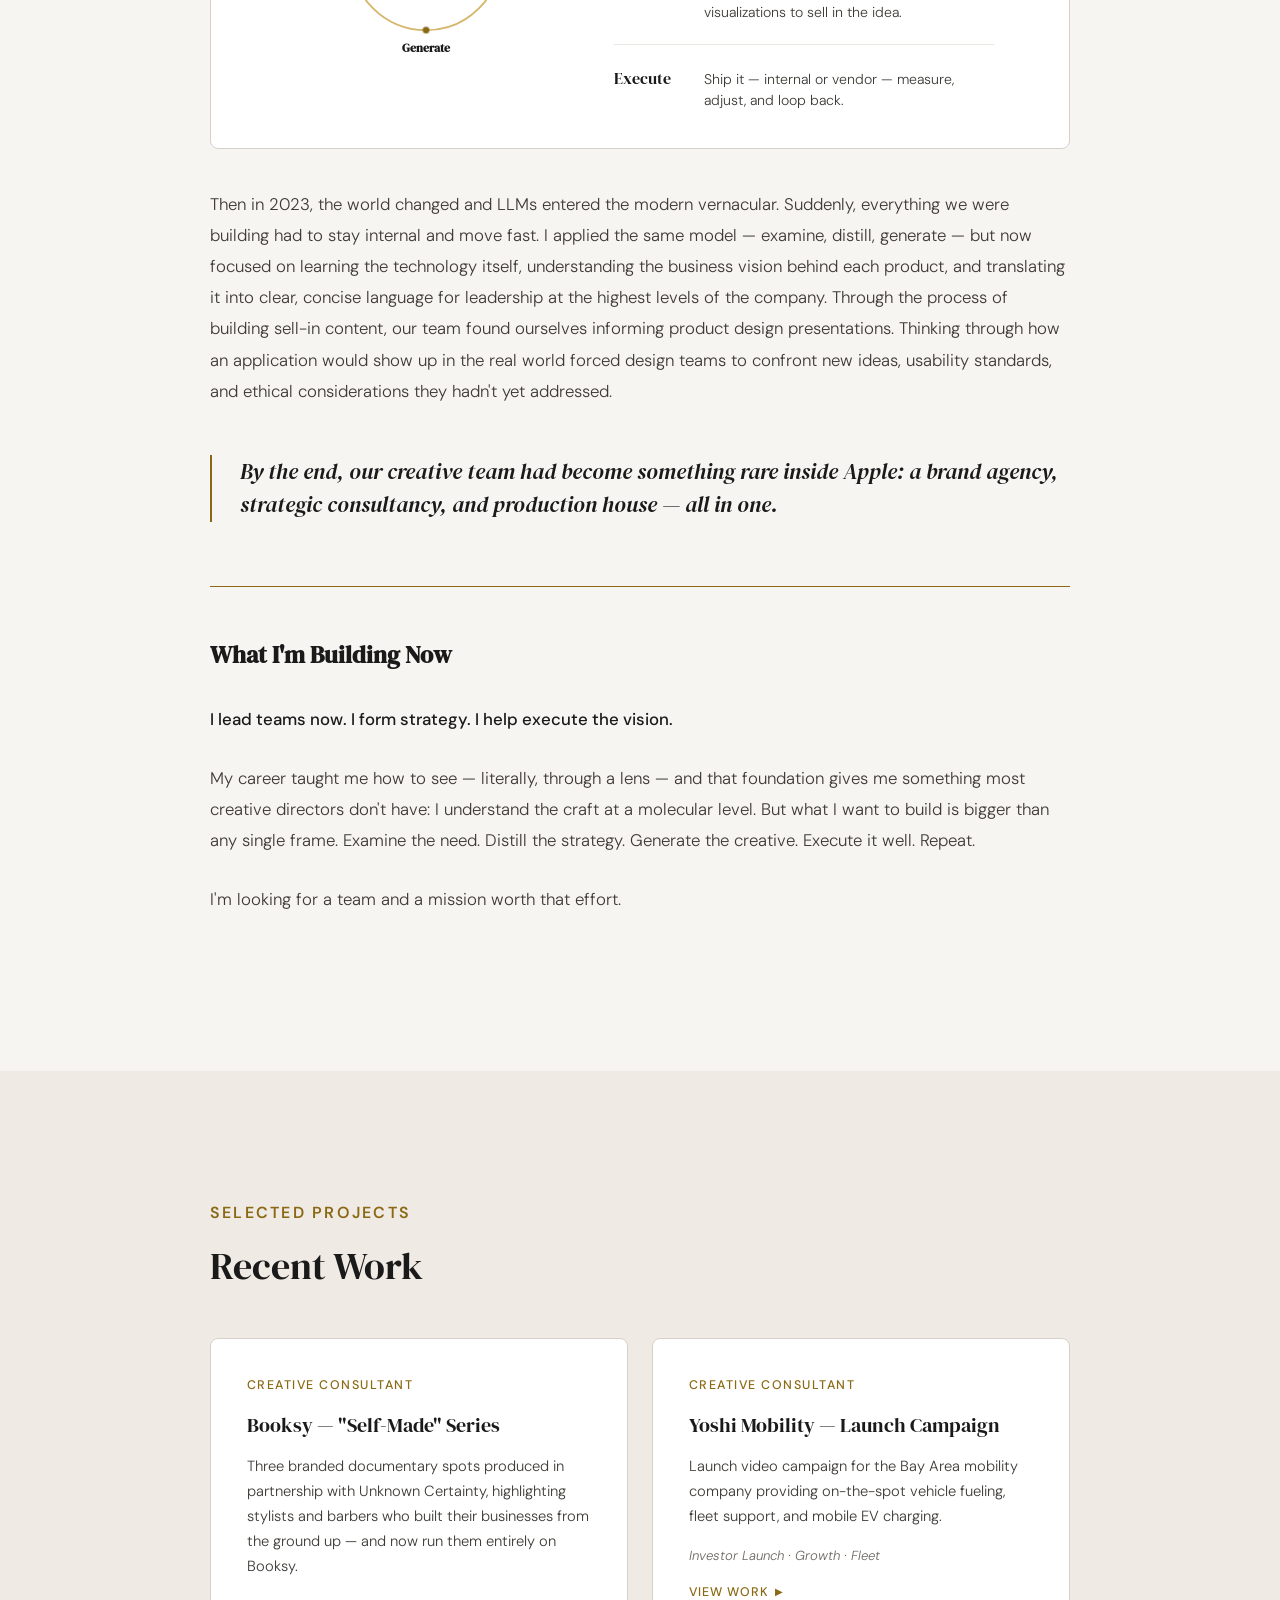
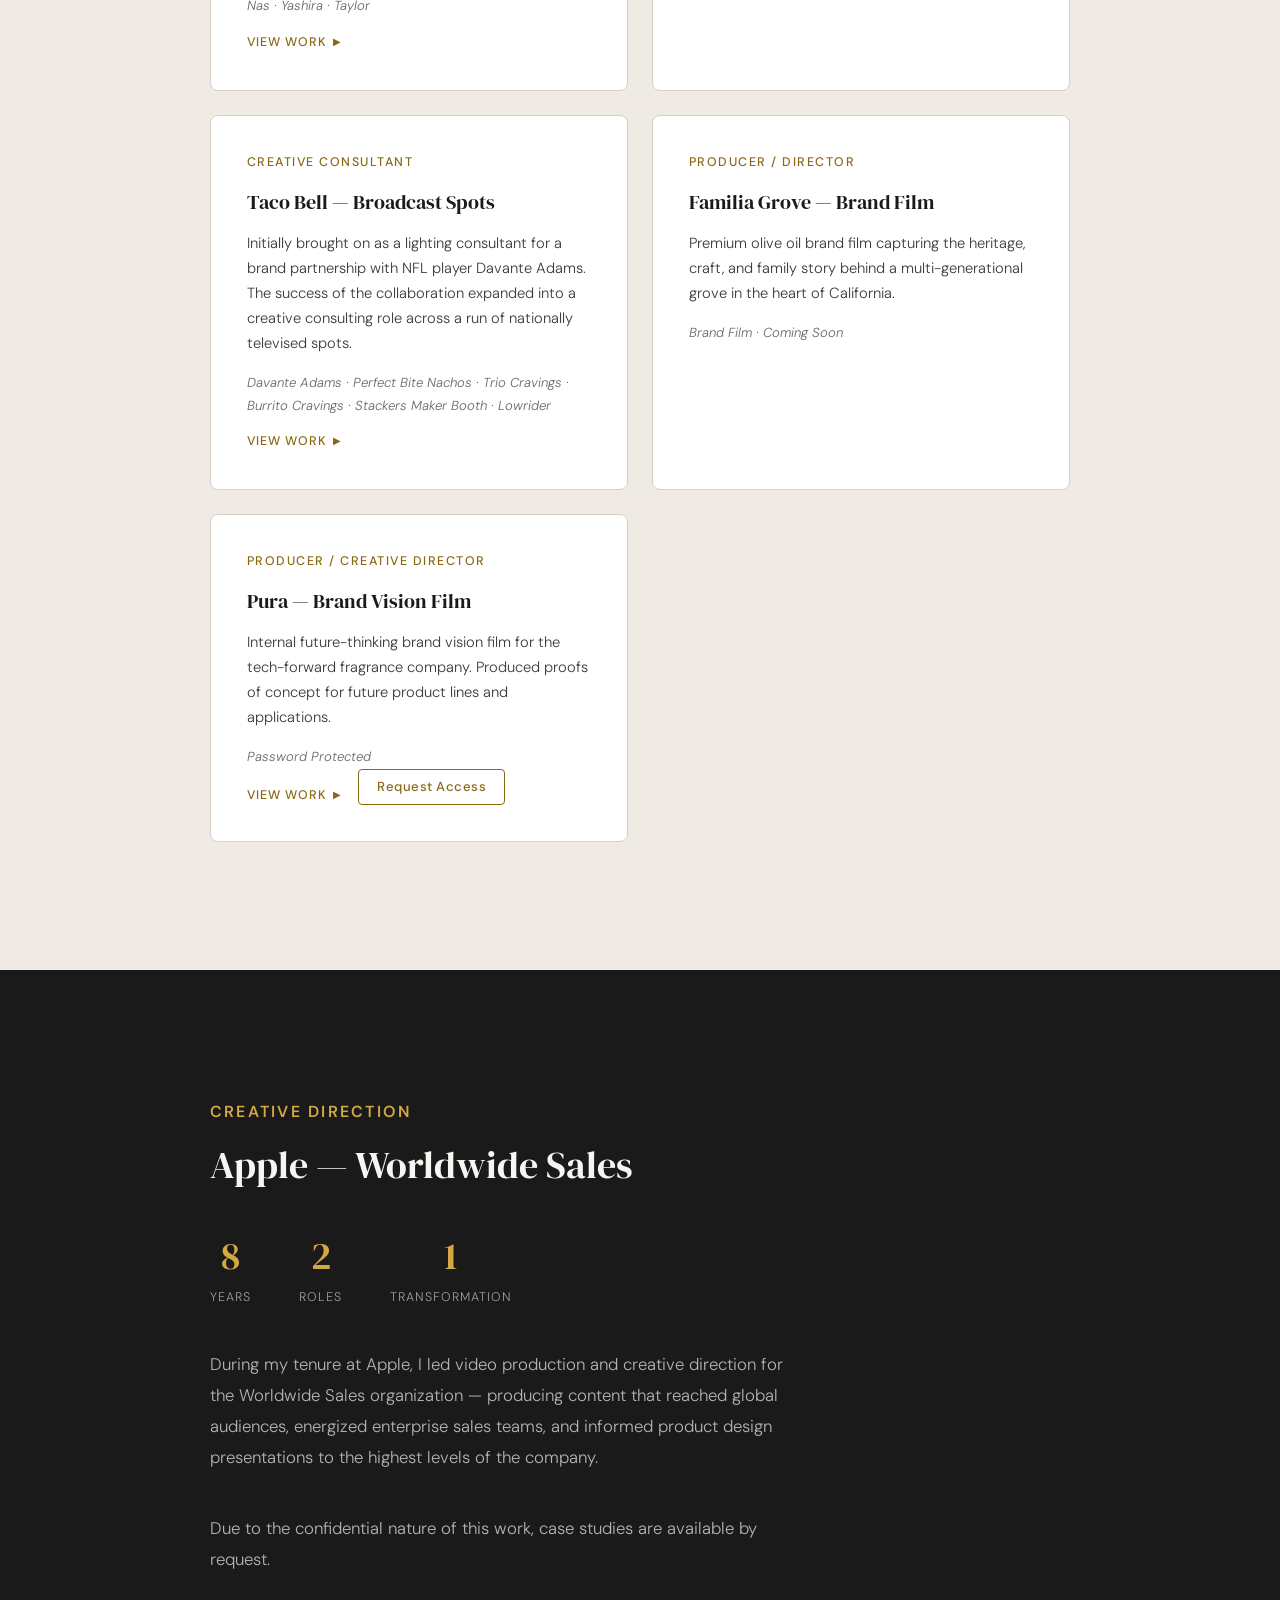
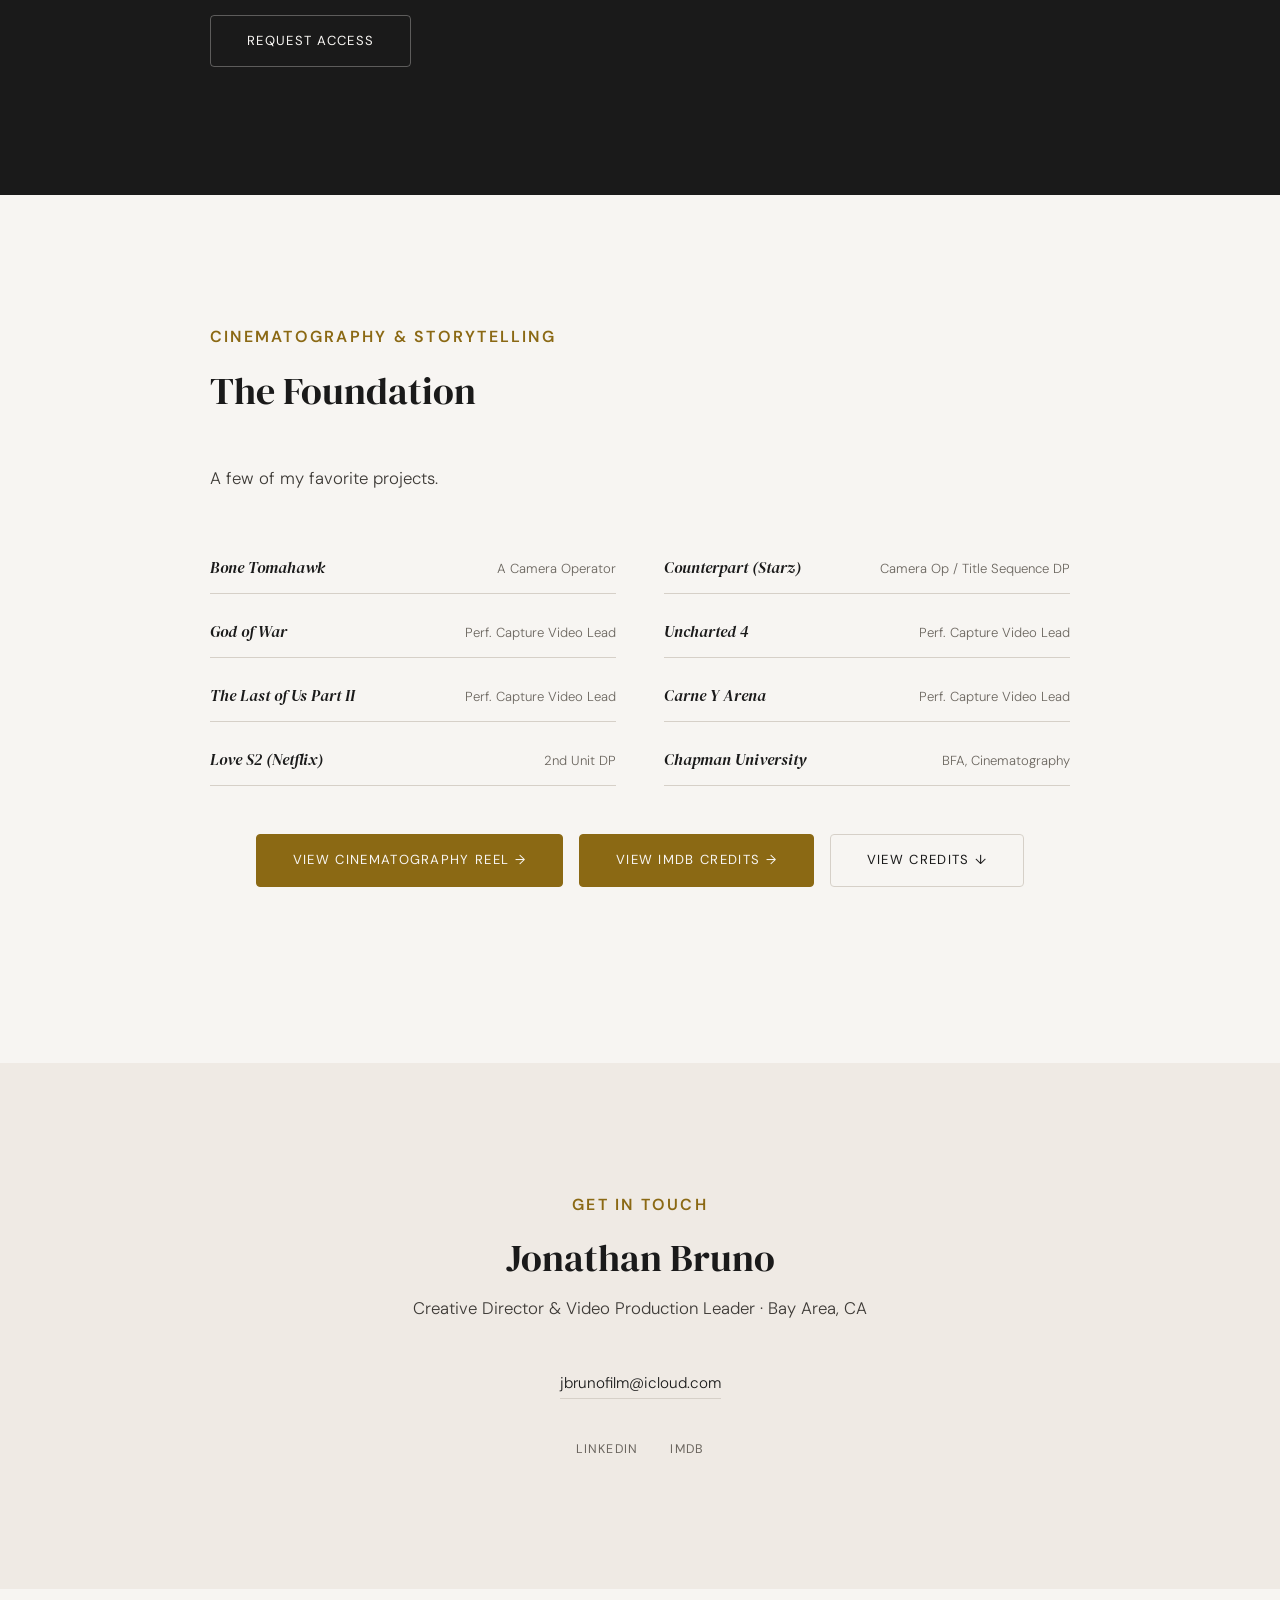
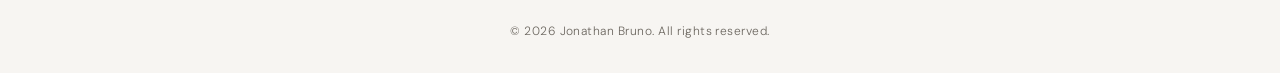
==== commit 458d02c1: "Remove phone number and add contact inquiry modal - Remove phone number from the contact section - A" ====
--- a/index.html
+++ b/index.html
@@ -2332,7 +2332,7 @@
     <li><a href="#work">Work</a></li>
     <li><a href="#apple">Apple</a></li>
     <li><a href="#foundation">Foundation</a></li>
-    <li><a href="#contact">Contact</a></li>
+    <li><a href="#contact" onclick="event.preventDefault(); openContactModal()">Contact</a></li>
     <li class="nav-resume-wrap">
       <button class="nav-resume-btn" onclick="openResumeModal()">Résumé</button>
     </li>
@@ -2573,7 +2573,7 @@
 
     <p>Due to the confidential nature of this work, case studies are available by request.</p>
 
-    <a href="#contact" class="btn btn-light">Request Access</a>
+    <a href="#contact" class="btn btn-light" onclick="event.preventDefault(); openContactModal()">Request Access</a>
   </div>
 </section>
 
@@ -2700,7 +2700,6 @@
 
     <div class="contact-info">
       <a href="mailto:jbrunofilm@icloud.com">jbrunofilm@icloud.com</a>
-      <a href="tel:+13108809268">310.880.9268</a>
     </div>
 
     <div class="contact-links">
@@ -2754,6 +2753,40 @@
   </div>
 </div>
 
+<!-- CONTACT INQUIRY MODAL -->
+<div class="resume-modal" id="contactModal">
+  <div class="resume-modal-inner">
+    <button class="resume-modal-close" onclick="closeContactModal()" aria-label="Close form">✕</button>
+    <div class="resume-modal-title">Get in Touch</div>
+    <p class="resume-modal-subtitle">Drop me a line — I'd love to hear from you.</p>
+    <form id="contactForm" onsubmit="submitContactInquiry(event)">
+      <div class="resume-form-group">
+        <label for="contactName">Your Name</label>
+        <input type="text" id="contactName" name="name" required autocomplete="name">
+      </div>
+      <div class="resume-form-group">
+        <label for="contactEmail">Email</label>
+        <input type="email" id="contactEmail" name="email" required autocomplete="email">
+      </div>
+      <div class="resume-form-row">
+        <div class="resume-form-group">
+          <label for="contactPosition">Your Position / Title <span style="text-transform:none;font-weight:400;color:var(--color-text-light)">(optional)</span></label>
+          <input type="text" id="contactPosition" name="position">
+        </div>
+        <div class="resume-form-group">
+          <label for="contactCompany">Company <span style="text-transform:none;font-weight:400;color:var(--color-text-light)">(optional)</span></label>
+          <input type="text" id="contactCompany" name="company">
+        </div>
+      </div>
+      <div class="resume-form-group">
+        <label for="contactMessage">Message</label>
+        <textarea id="contactMessage" name="message" rows="3" required placeholder="What would you like to discuss?"></textarea>
+      </div>
+      <button type="submit" class="resume-form-submit">Send Message</button>
+    </form>
+  </div>
+</div>
+
 <footer role="contentinfo">
   &copy; 2026 Jonathan Bruno. All rights reserved.
 </footer>
@@ -3017,6 +3050,51 @@
     }, 500);
   }
 
+  // Contact inquiry modal
+  function openContactModal() {
+    document.getElementById('contactModal').classList.add('open');
+    document.body.style.overflow = 'hidden';
+  }
+
+  function closeContactModal() {
+    document.getElementById('contactModal').classList.remove('open');
+    document.body.style.overflow = '';
+  }
+
+  document.getElementById('contactModal').addEventListener('click', (e) => {
+    if (e.target === e.currentTarget) closeContactModal();
+  });
+
+  document.addEventListener('keydown', (e) => {
+    if (e.key === 'Escape' && document.getElementById('contactModal').classList.contains('open')) {
+      closeContactModal();
+    }
+  });
+
+  function submitContactInquiry(e) {
+    e.preventDefault();
+    const name = document.getElementById('contactName').value.trim();
+    const email = document.getElementById('contactEmail').value.trim();
+    const position = document.getElementById('contactPosition').value.trim();
+    const company = document.getElementById('contactCompany').value.trim();
+    const message = document.getElementById('contactMessage').value.trim();
+
+    const subject = encodeURIComponent('Contact — ' + name + (company ? ', ' + company : ''));
+    let body = 'Name: ' + name + '\n'
+             + 'Email: ' + email;
+    if (position) body += '\nPosition: ' + position;
+    if (company) body += '\nCompany: ' + company;
+    body += '\n\nMessage:\n' + message;
+    body = encodeURIComponent(body);
+
+    window.location.href = 'mailto:jbrunofilm@icloud.com?subject=' + subject + '&body=' + body;
+
+    setTimeout(() => {
+      document.getElementById('contactForm').reset();
+      closeContactModal();
+    }, 500);
+  }
+
   // Em-dash banner
   const emdashBanner = document.getElementById('emdashBanner');
   const emdashHeader = document.getElementById('emdashHeader');
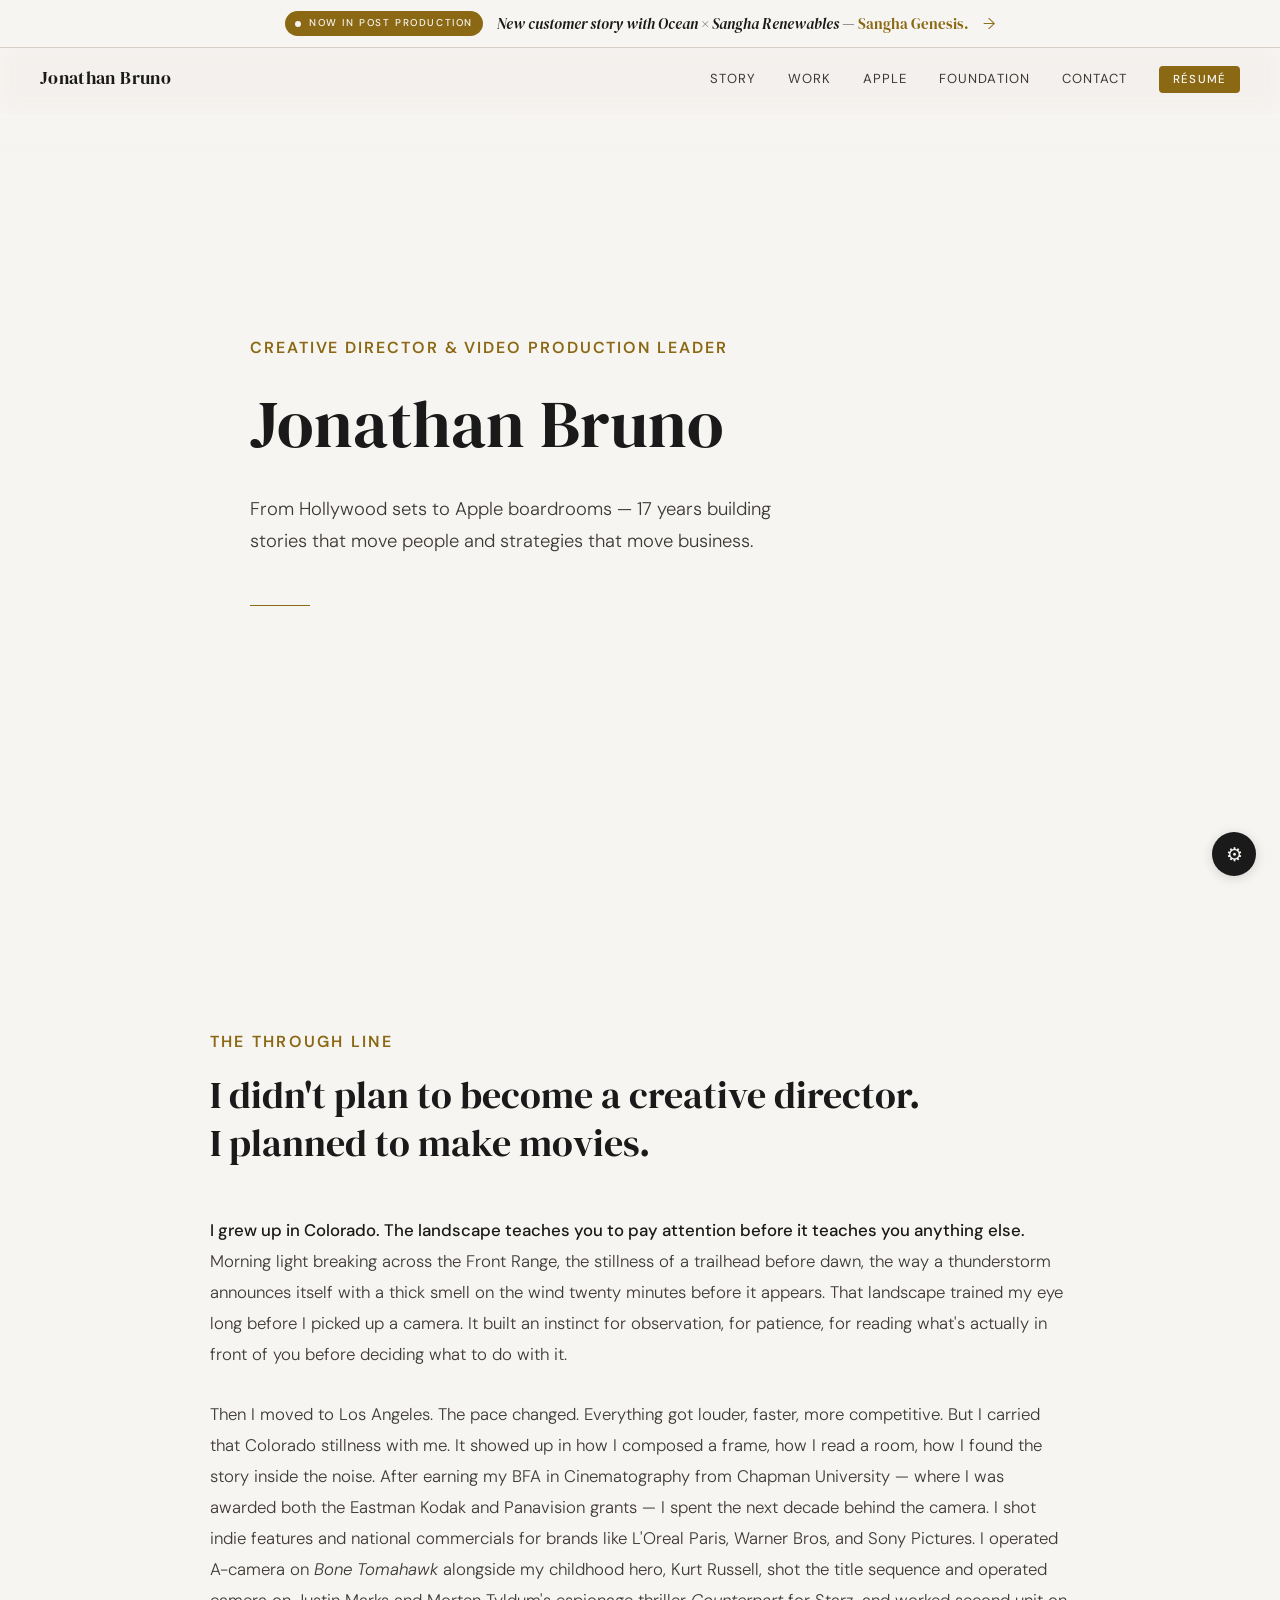
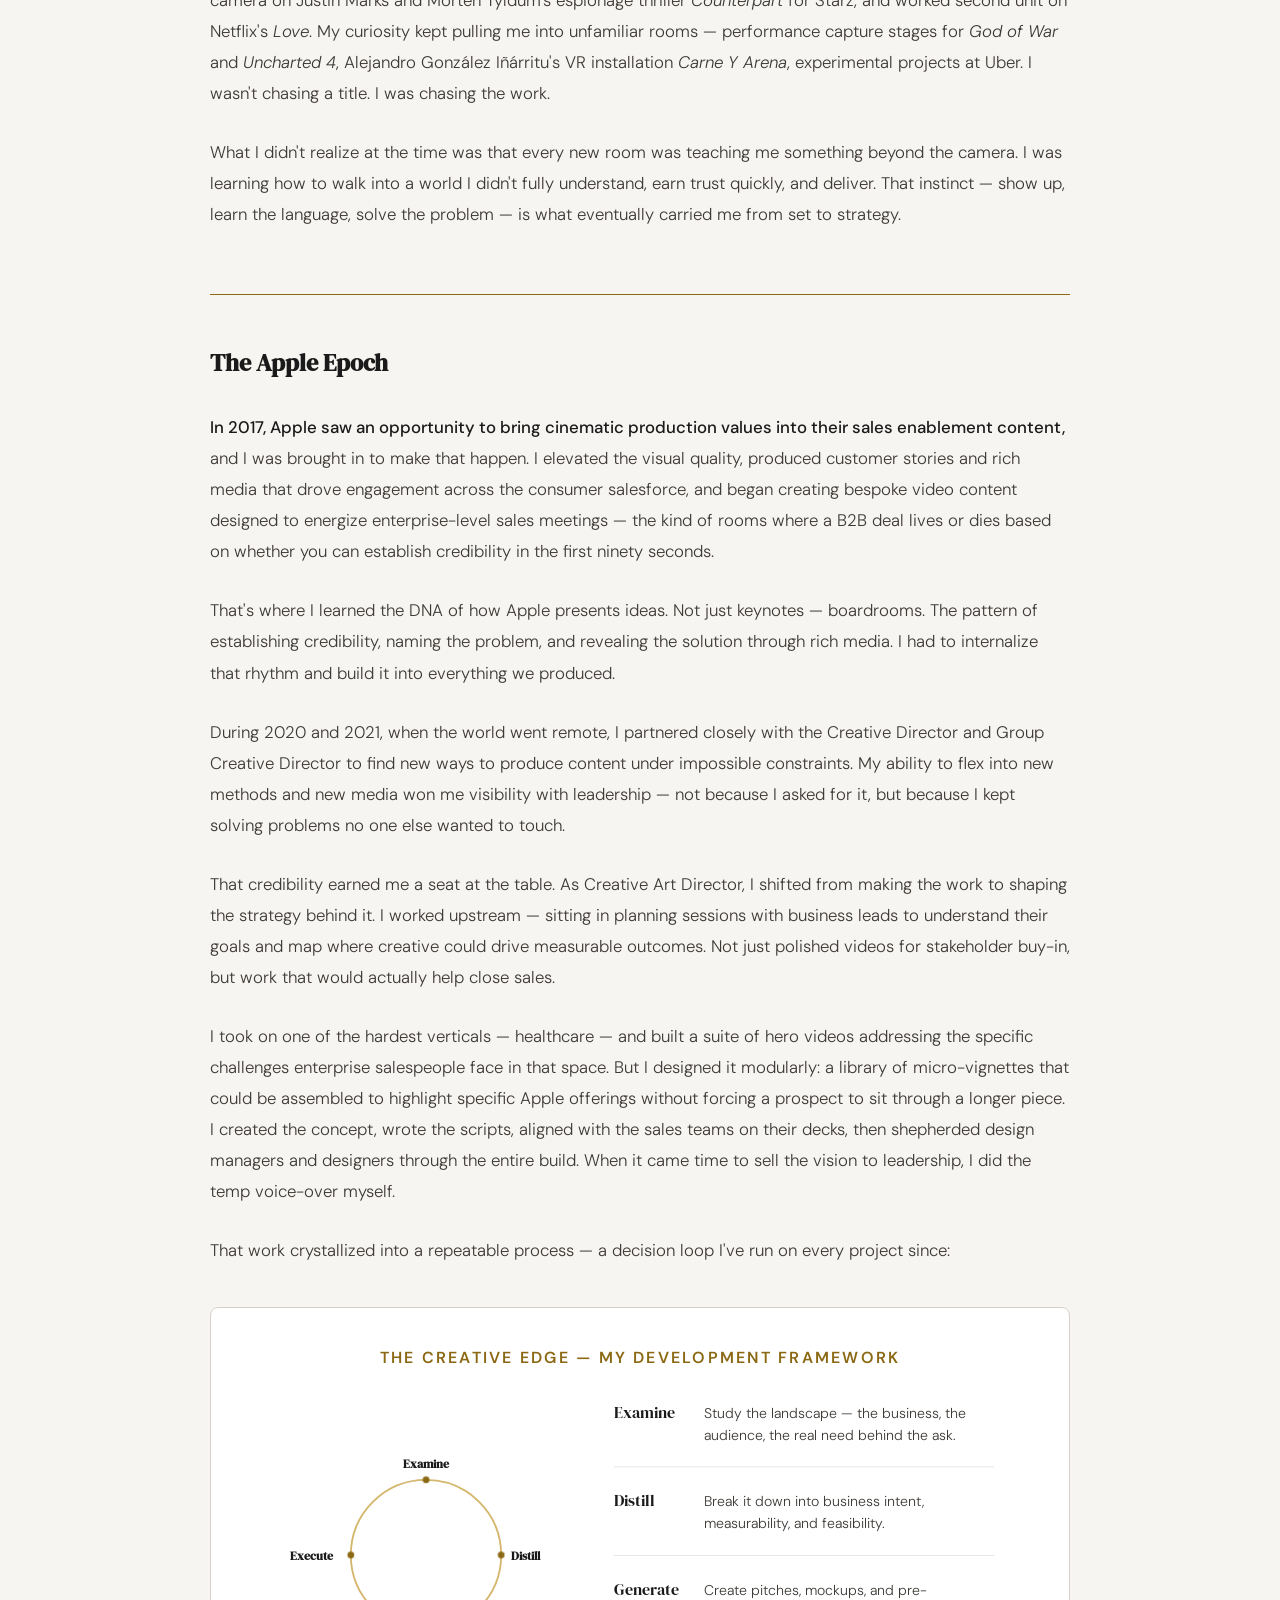
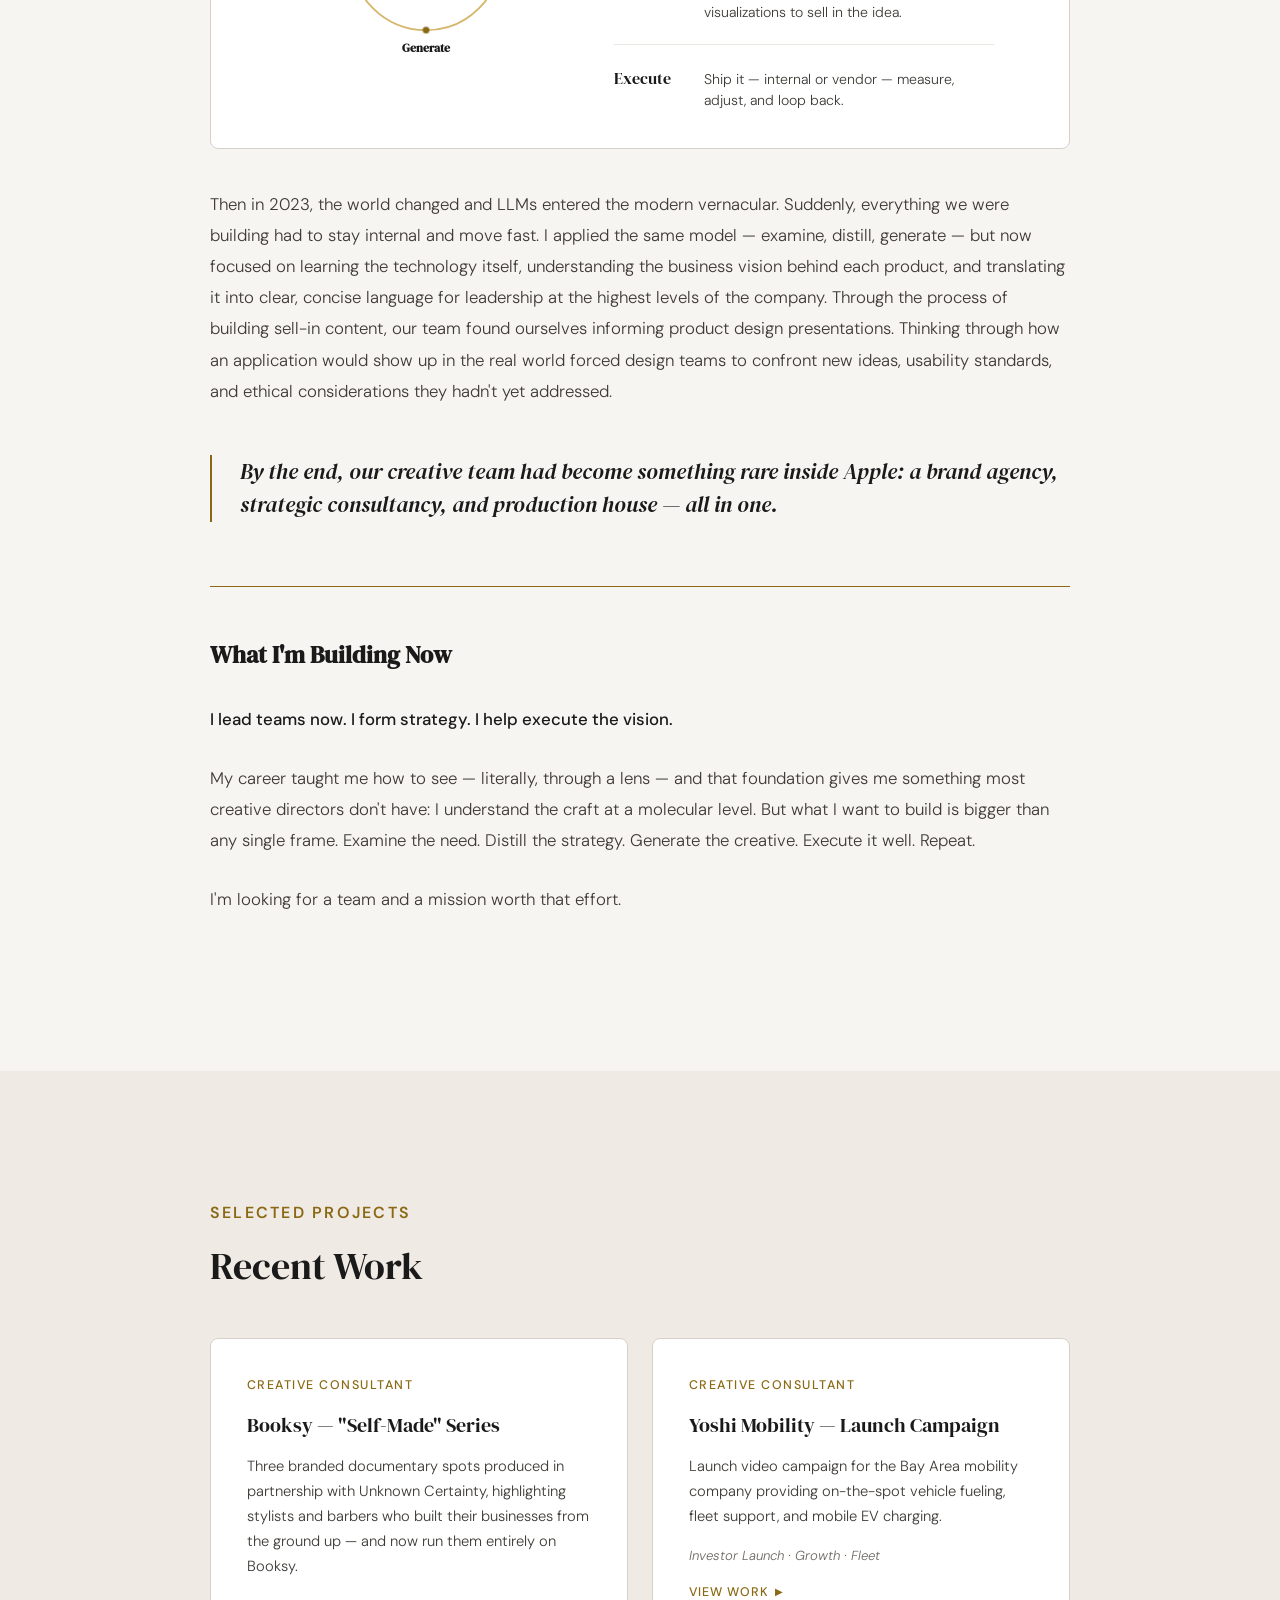
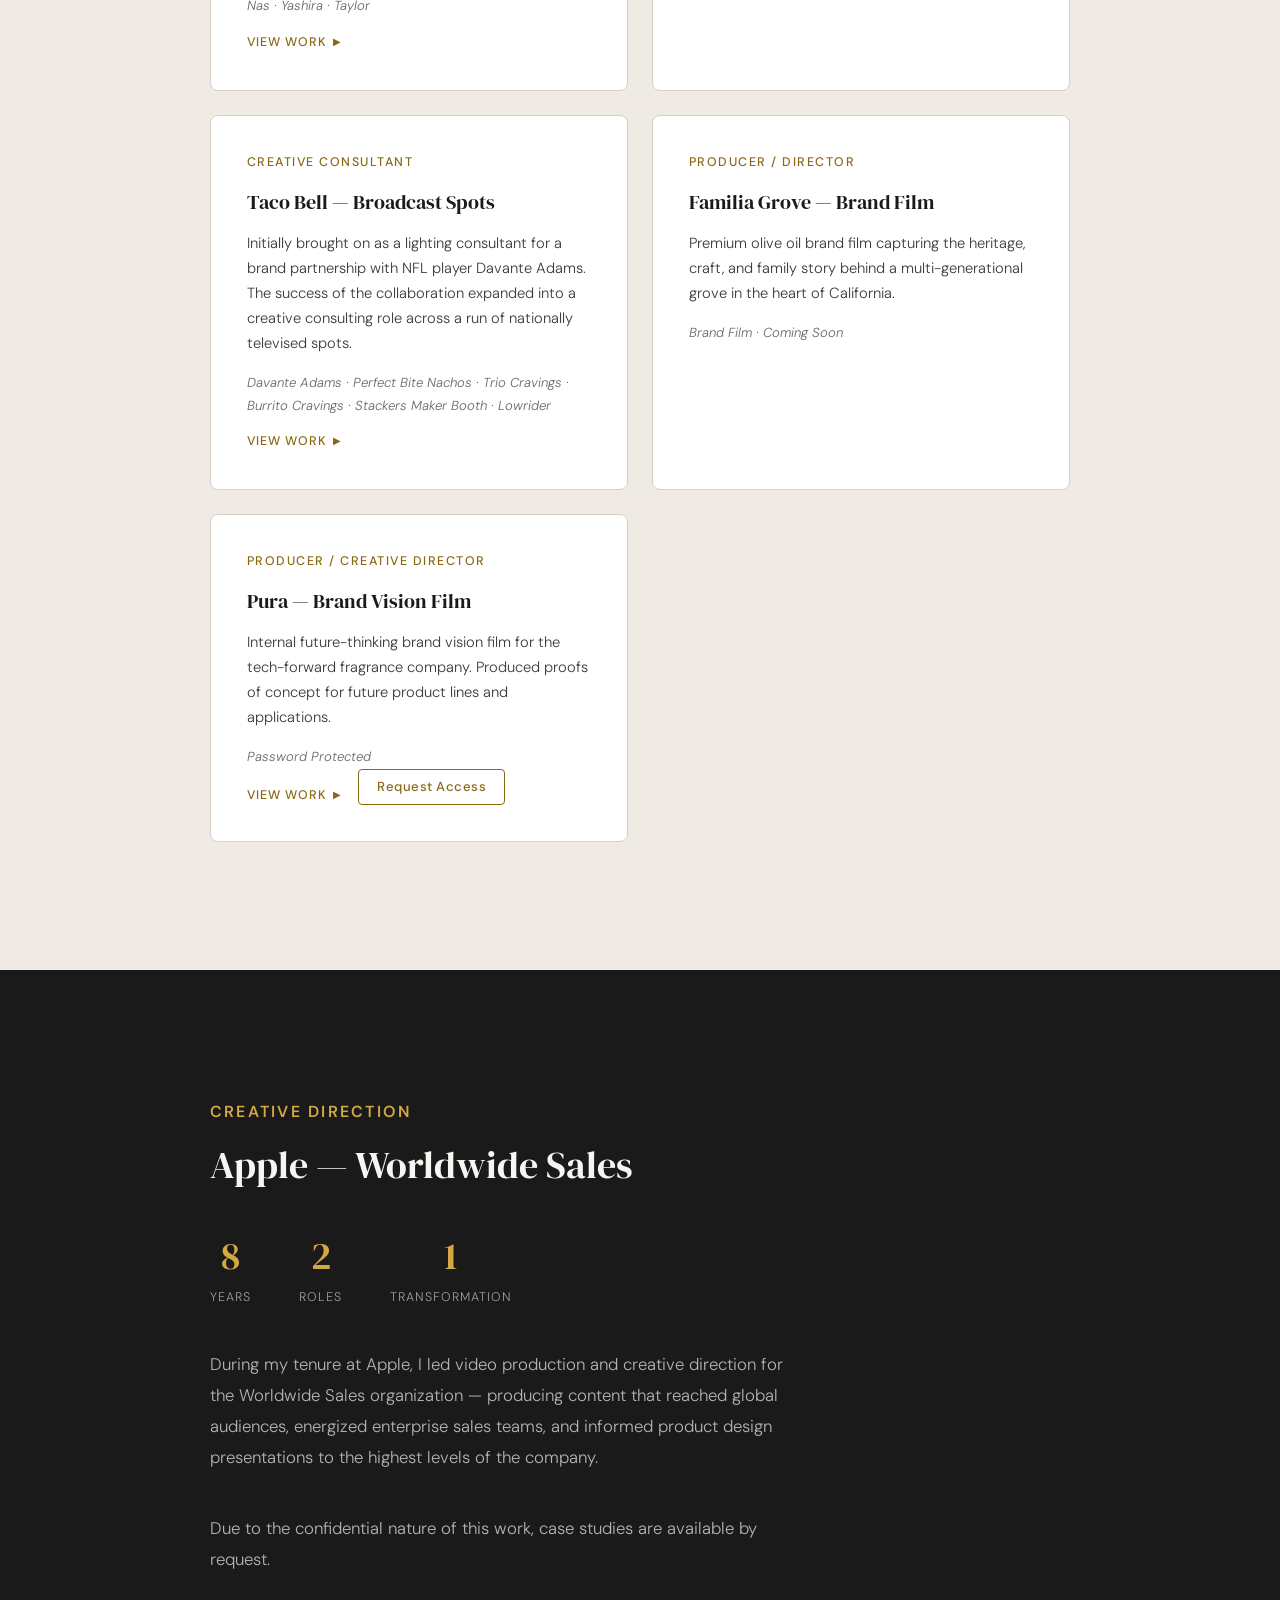
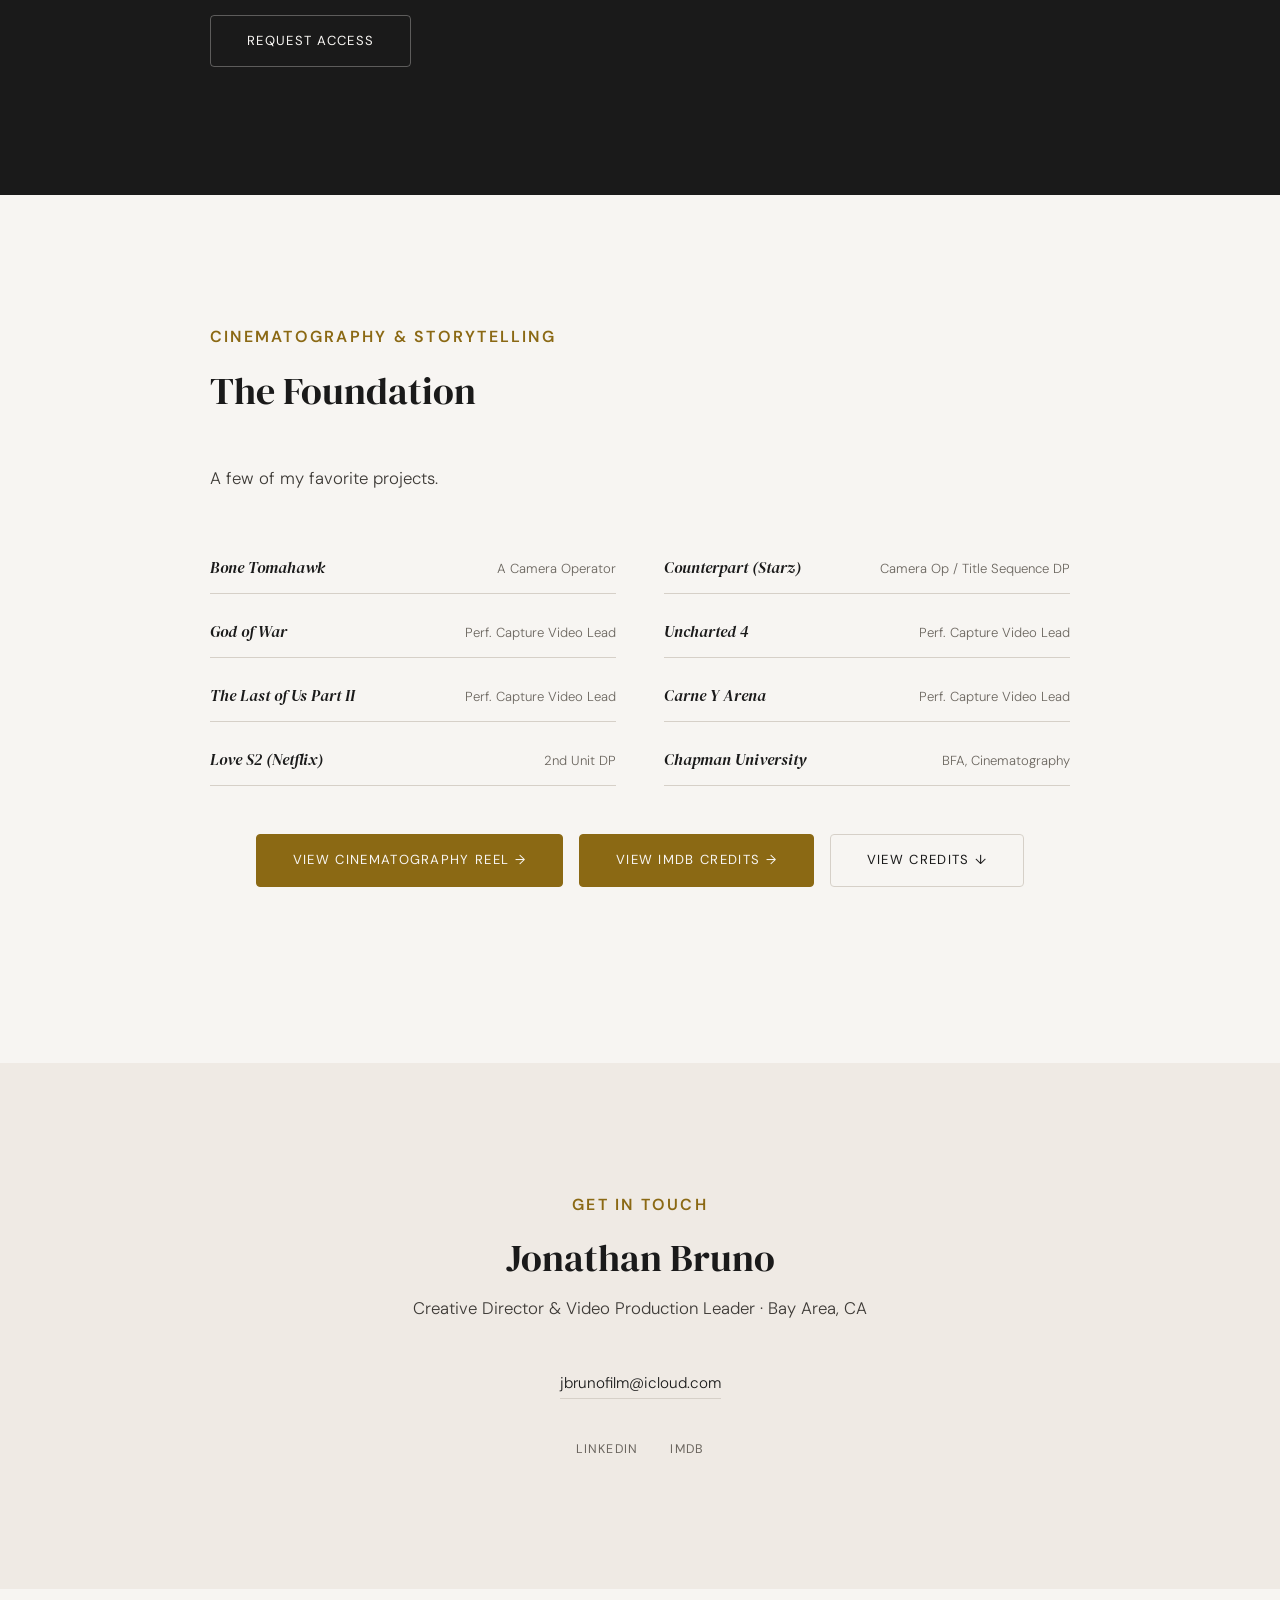
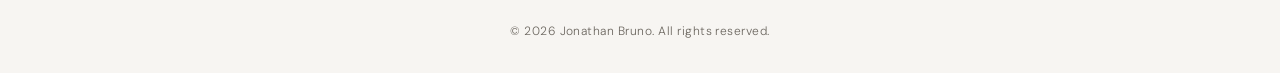
==== commit 4d2d71fd: "Add "Now in Post Production" news banner with details modal Announces the Ocean × Sangha Genesis cus" ====
--- a/index.html
+++ b/index.html
@@ -41,6 +41,7 @@
     --color-accent-decorative: #B8860B;
     --color-border: #D6D0C8;
     --color-card: #FFFFFF;
+    --wip-banner-height: 44px;
     --font-display: 'DM Serif Display', Georgia, serif;
     --font-body: 'DM Sans', -apple-system, sans-serif;
     --max-width: 860px;
@@ -72,7 +73,7 @@
   /* ============ NAV ============ */
   nav {
     position: fixed;
-    top: 0;
+    top: var(--wip-banner-height, 0px);
     left: 0;
     right: 0;
     z-index: 100;
@@ -109,6 +110,90 @@
 
   body.mobile-menu-open nav {
     z-index: 300;
+    top: 0;
+  }
+
+  /* News announcement strip — pinned above the nav */
+  .wip-strip {
+    position: fixed;
+    top: 0;
+    left: 0;
+    right: 0;
+    z-index: 110;
+    background: var(--color-bg);
+    border-bottom: 1px solid var(--color-border);
+    padding: 10px 24px;
+    display: flex;
+    justify-content: center;
+    align-items: center;
+    gap: 14px;
+    min-height: var(--wip-banner-height);
+    /* button reset */
+    width: 100%;
+    border-top: none;
+    border-left: none;
+    border-right: none;
+    font: inherit;
+    color: inherit;
+    cursor: pointer;
+    text-align: center;
+    transition: background 0.2s ease;
+  }
+  .wip-strip:hover,
+  .wip-strip:focus-visible {
+    background: var(--color-bg-warm);
+  }
+  .wip-strip:focus-visible {
+    outline: 2px solid var(--color-accent);
+    outline-offset: -2px;
+  }
+  .wip-strip-arrow {
+    color: var(--color-accent);
+    font-size: 1rem;
+    font-family: var(--font-body);
+    transition: transform 0.2s ease;
+    flex-shrink: 0;
+  }
+  .wip-strip:hover .wip-strip-arrow {
+    transform: translateX(3px);
+  }
+  .wip-pill {
+    display: inline-flex;
+    align-items: center;
+    gap: 8px;
+    background: var(--color-accent);
+    color: var(--color-bg);
+    font-family: var(--font-body);
+    font-size: 0.62rem;
+    font-weight: 500;
+    letter-spacing: 0.16em;
+    text-transform: uppercase;
+    padding: 4px 10px;
+    border-radius: 100px;
+    flex-shrink: 0;
+  }
+  .wip-pill::before {
+    content: '';
+    width: 6px;
+    height: 6px;
+    border-radius: 50%;
+    background: var(--color-bg);
+    animation: wip-pulse 2.2s ease-in-out infinite;
+  }
+  @keyframes wip-pulse {
+    0%, 100% { opacity: 1; transform: scale(1); }
+    50% { opacity: 0.45; transform: scale(0.72); }
+  }
+  .wip-strip-text {
+    font-family: var(--font-display);
+    font-style: italic;
+    font-size: 0.95rem;
+    color: var(--color-text);
+    text-align: center;
+  }
+  .wip-strip-text em {
+    color: var(--color-accent);
+    font-style: normal;
   }
 
   nav.scrolled {
@@ -1556,6 +1641,62 @@
     .resume-modal { padding: 20px; }
     .resume-modal-inner { padding: 32px 24px 28px; }
     .resume-form-row { flex-direction: column; gap: 0; }
+  }
+
+  /* ============ NEWS MODAL (reuses .resume-modal shell) ============ */
+  .news-modal-inner {
+    max-width: 560px;
+  }
+  .news-modal-eyebrow {
+    display: inline-flex;
+    align-items: center;
+    gap: 8px;
+    background: var(--color-accent);
+    color: var(--color-bg);
+    font-family: var(--font-body);
+    font-size: 0.65rem;
+    font-weight: 500;
+    letter-spacing: 0.16em;
+    text-transform: uppercase;
+    padding: 5px 11px;
+    border-radius: 100px;
+    margin-bottom: 18px;
+  }
+  .news-modal-headline {
+    font-family: var(--font-display);
+    font-size: clamp(1.5rem, 3vw, 1.9rem);
+    font-weight: 400;
+    line-height: 1.25;
+    color: var(--color-text);
+    margin-bottom: 20px;
+  }
+  .news-modal-body {
+    color: var(--color-text-secondary);
+    font-size: 1rem;
+    line-height: 1.7;
+    margin-bottom: 24px;
+  }
+  .news-modal-body em {
+    color: var(--color-text);
+    font-style: italic;
+  }
+  .news-modal-meta {
+    border-top: 1px solid var(--color-border);
+    padding-top: 20px;
+    display: grid;
+    grid-template-columns: 110px 1fr;
+    gap: 8px 20px;
+    font-size: 0.78rem;
+  }
+  .news-modal-meta dt {
+    color: var(--color-text-light);
+    letter-spacing: 0.12em;
+    text-transform: uppercase;
+    font-weight: 500;
+  }
+  .news-modal-meta dd {
+    color: var(--color-text);
+    margin: 0;
   }
 
   /* ============ FOOTER ============ */
@@ -2106,6 +2247,11 @@
   @media (max-width: 768px) {
     html { font-size: 18px; }
 
+    /* News strip wraps to two lines at this width — bump offset */
+    :root { --wip-banner-height: 64px; }
+    .wip-strip { padding: 8px 14px; gap: 8px 12px; flex-wrap: wrap; }
+    .wip-strip-text { font-size: 0.82rem; }
+
     nav { padding: 16px 24px; }
     nav .nav-links { gap: 20px; }
     nav .nav-links a { font-size: 0.72rem; }
@@ -2299,8 +2445,8 @@
 </head>
 <body>
 
-<!-- EM-DASH BANNER -->
-<div class="emdash-banner" id="emdashBanner">
+<!-- EM-DASH BANNER — disabled; markup retained for future use -->
+<div class="emdash-banner dismissed" id="emdashBanner" data-disabled="true">
   <div class="emdash-banner-header" id="emdashHeader">
     <span class="emdash-banner-title">On the em-dash.</span>
     <div class="emdash-banner-controls">
@@ -2313,6 +2459,13 @@
   </div>
 </div>
 <a href="#story" class="skip-link">Skip to main content</a>
+
+<!-- NEWS ANNOUNCEMENT STRIP -->
+<button type="button" class="wip-strip" onclick="openNewsModal()" aria-label="Read more about current project">
+  <span class="wip-pill">Now in Post Production</span>
+  <span class="wip-strip-text">New customer story with Ocean &times; Sangha Renewables &mdash; <em>Sangha Genesis.</em></span>
+  <span class="wip-strip-arrow" aria-hidden="true">&rarr;</span>
+</button>
 
 <!-- NAV -->
 <nav id="nav" role="navigation" aria-label="Main navigation">
@@ -2787,6 +2940,22 @@
   </div>
 </div>
 
+<!-- NEWS MODAL -->
+<div class="resume-modal" id="newsModal" role="dialog" aria-modal="true" aria-labelledby="newsModalHeadline">
+  <div class="resume-modal-inner news-modal-inner">
+    <button class="resume-modal-close" onclick="closeNewsModal()" aria-label="Close">&times;</button>
+    <span class="news-modal-eyebrow">Now in Post Production</span>
+    <h2 class="news-modal-headline" id="newsModalHeadline">A new customer story with Ocean &times; Sangha Renewables.</h2>
+    <p class="news-modal-body">A customer story documentary on <em>Sangha Genesis</em> &mdash; Sangha Renewables' bitcoin venture that converts what would otherwise be curtailed, wasted renewable energy into hashrate. The whole operation runs on Ocean's DATUM protocol, which slashes bandwidth requirements enough to stay online over Starlink at low, stable data rates &mdash; a quiet unlock for remote, clean-energy mining.</p>
+    <dl class="news-modal-meta">
+      <dt>Client</dt><dd>Ocean</dd>
+      <dt>Subject</dt><dd>Sangha Genesis &middot; Sangha Renewables</dd>
+      <dt>Format</dt><dd>Customer Story Documentary</dd>
+      <dt>Status</dt><dd>In Post Production</dd>
+    </dl>
+  </div>
+</div>
+
 <footer role="contentinfo">
   &copy; 2026 Jonathan Bruno. All rights reserved.
 </footer>
@@ -3071,6 +3240,27 @@
     }
   });
 
+  // News announcement modal
+  function openNewsModal() {
+    document.getElementById('newsModal').classList.add('open');
+    document.body.style.overflow = 'hidden';
+  }
+
+  function closeNewsModal() {
+    document.getElementById('newsModal').classList.remove('open');
+    document.body.style.overflow = '';
+  }
+
+  document.getElementById('newsModal').addEventListener('click', (e) => {
+    if (e.target === e.currentTarget) closeNewsModal();
+  });
+
+  document.addEventListener('keydown', (e) => {
+    if (e.key === 'Escape' && document.getElementById('newsModal').classList.contains('open')) {
+      closeNewsModal();
+    }
+  });
+
   function submitContactInquiry(e) {
     e.preventDefault();
     const name = document.getElementById('contactName').value.trim();
@@ -3101,6 +3291,9 @@
   const emdashExpand = document.getElementById('emdashExpand');
   const emdashClose = document.getElementById('emdashClose');
 
+  if (emdashBanner.dataset.disabled === 'true') {
+    // Banner turned off — leave dismissed class applied in markup and skip setup.
+  } else {
   if (sessionStorage.getItem('emdash-dismissed') === 'true') {
     emdashBanner.classList.add('dismissed');
     document.body.classList.add('banner-dismissed');
@@ -3165,6 +3358,7 @@
 
   // Set correct nav position on initial load
   updateNavPosition();
+  }
 
   // Accessibility panel
   const a11yToggle = document.getElementById('a11yToggle');
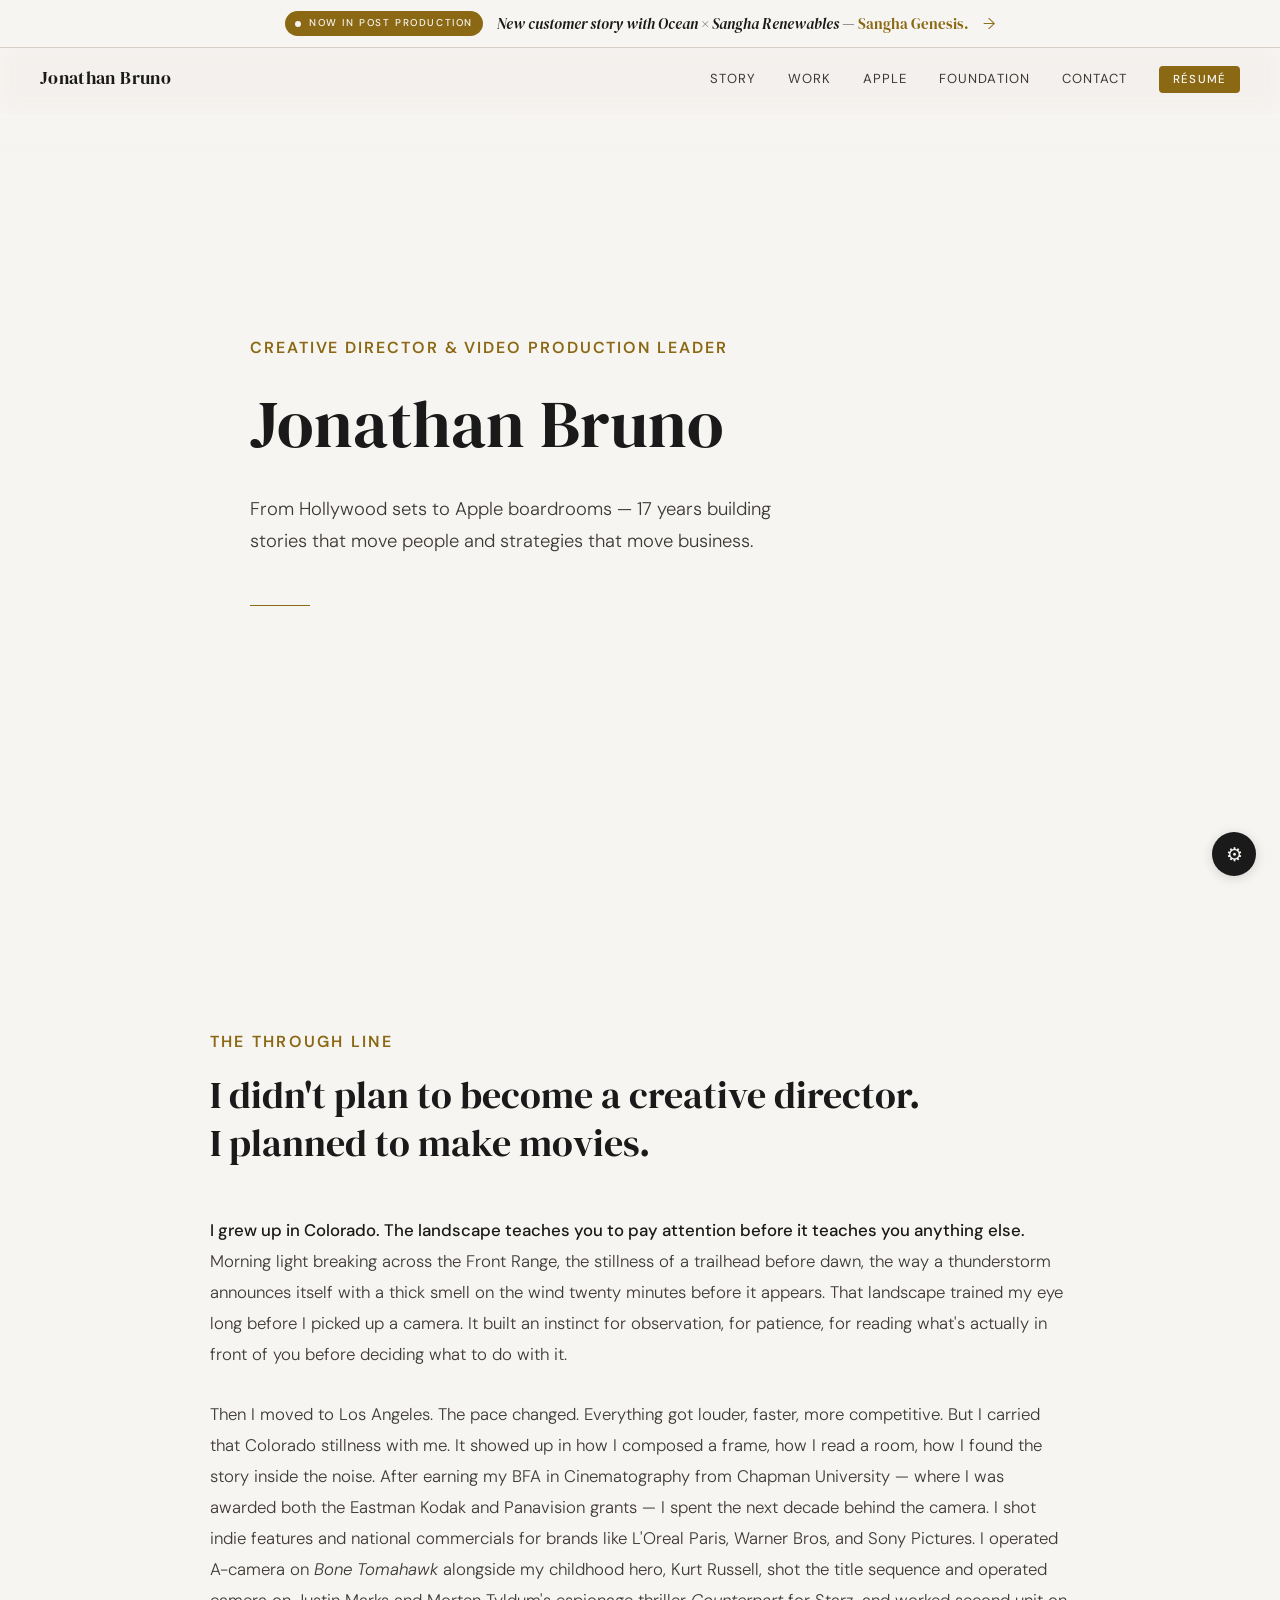
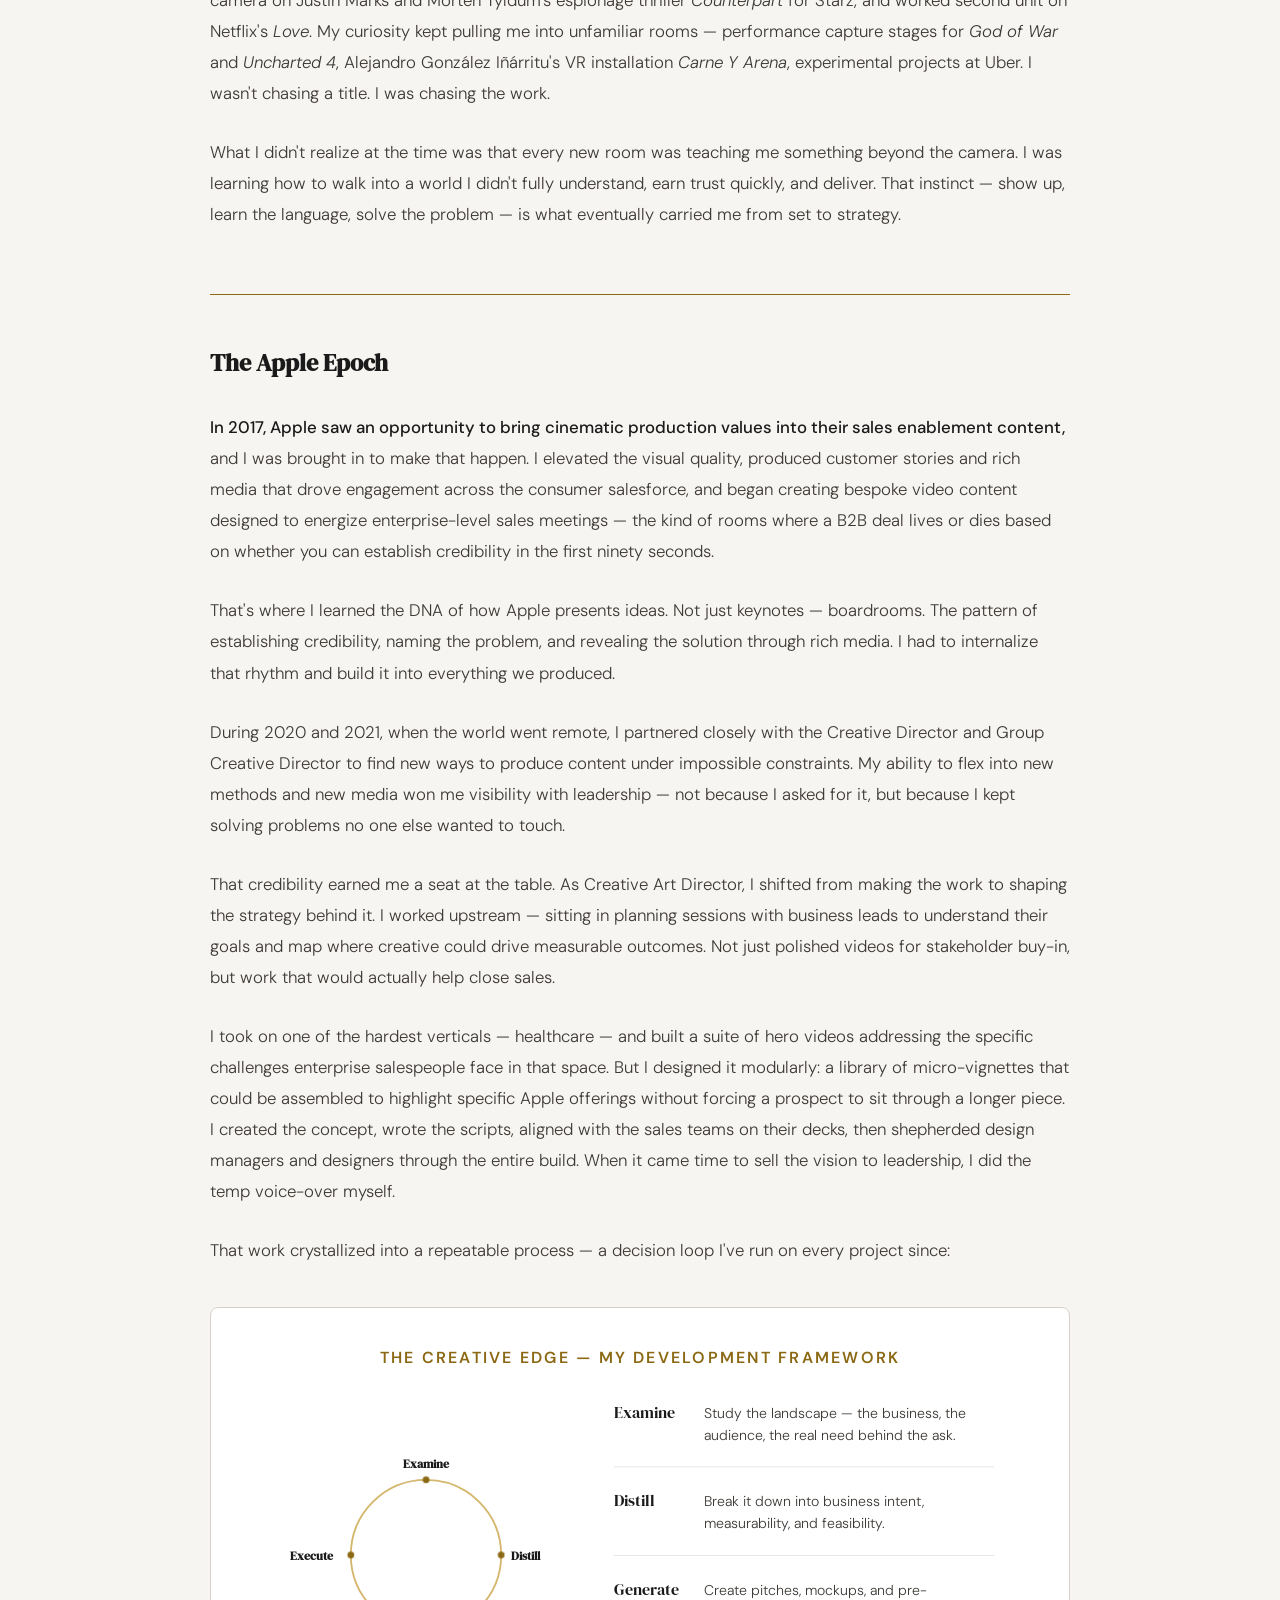
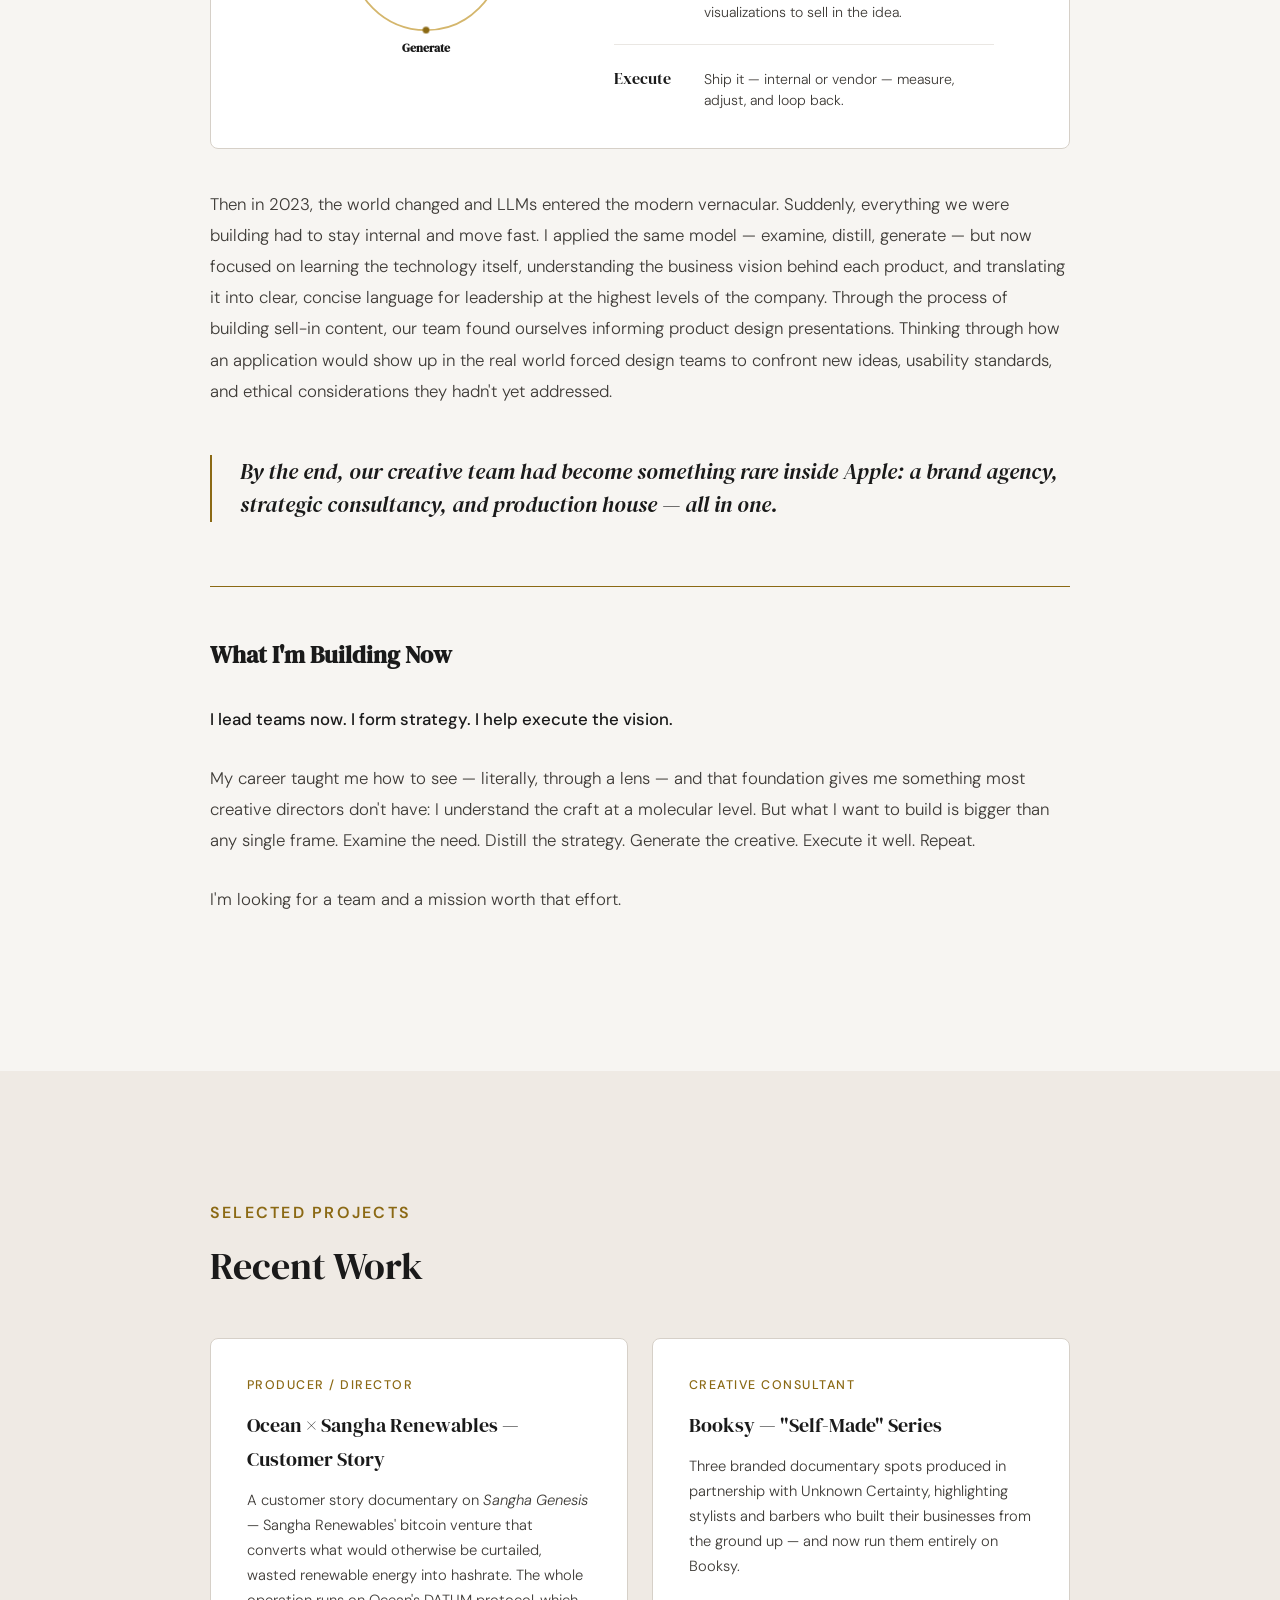
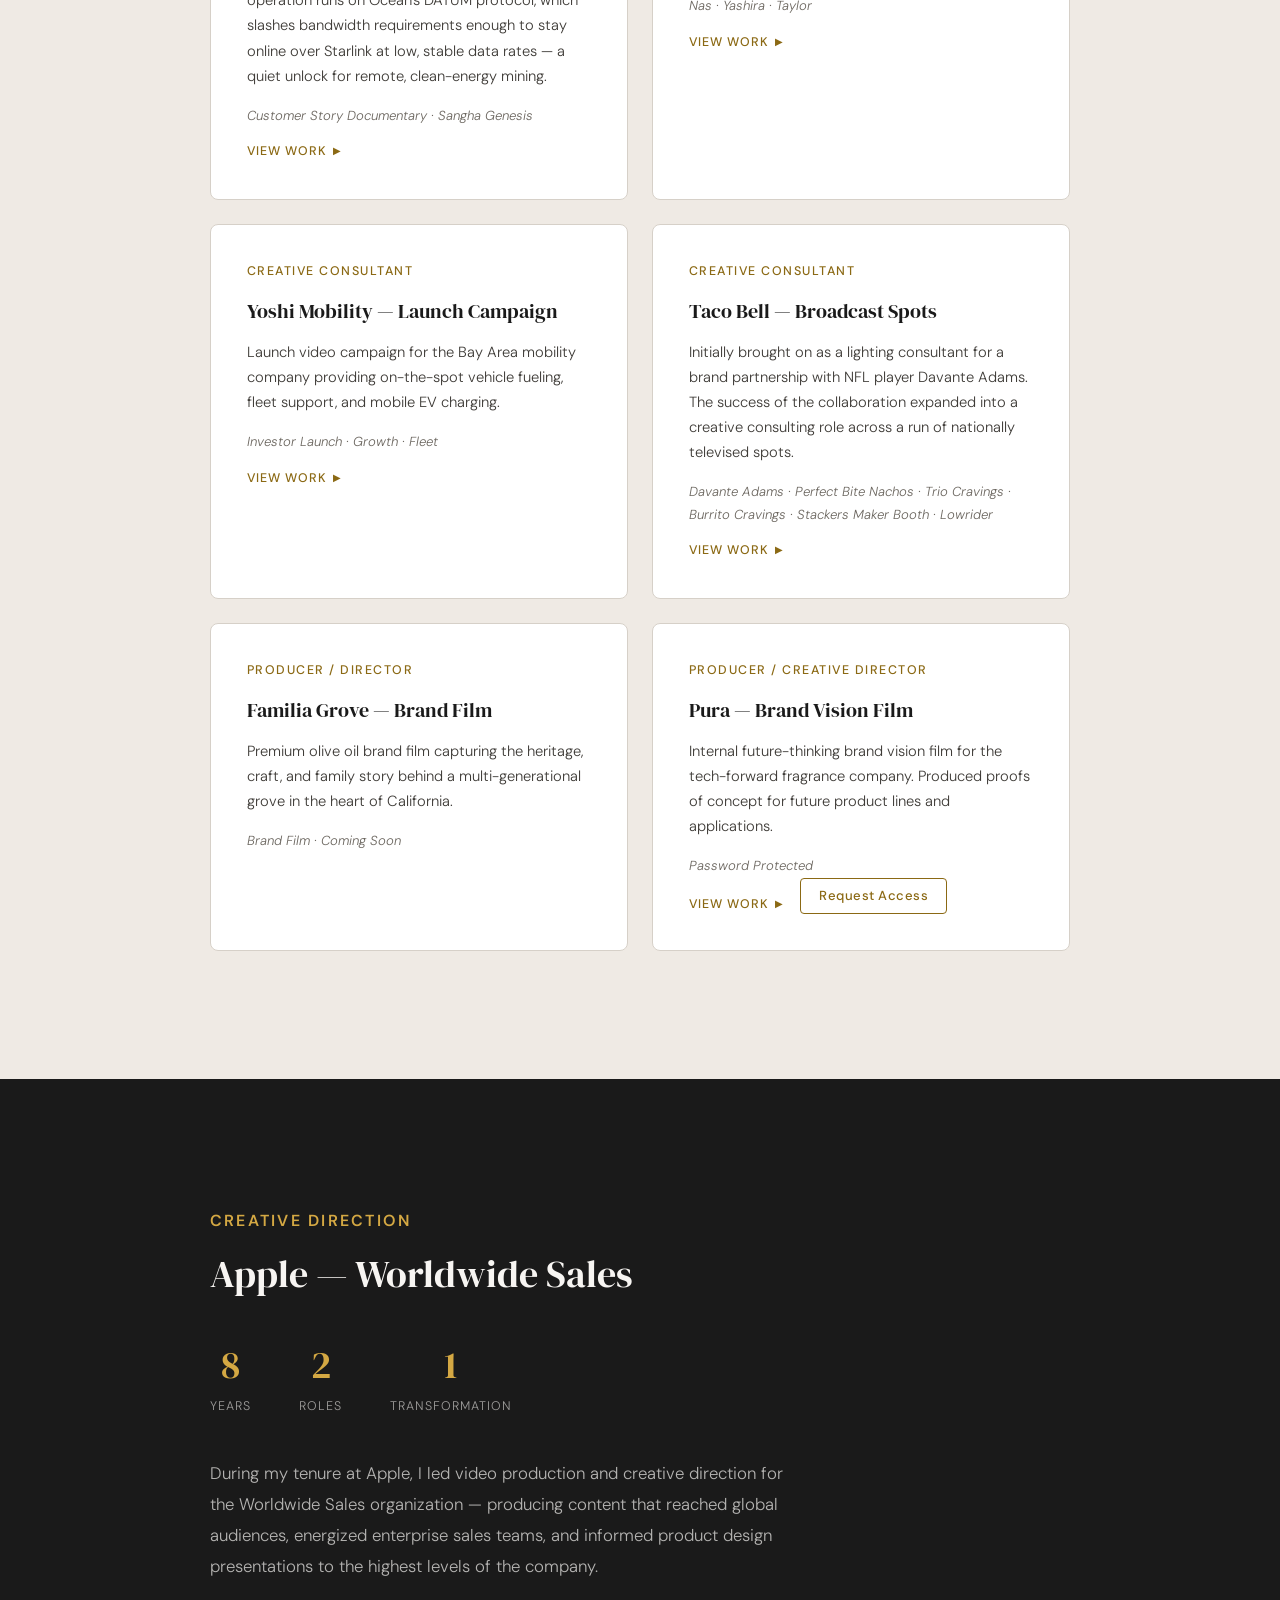
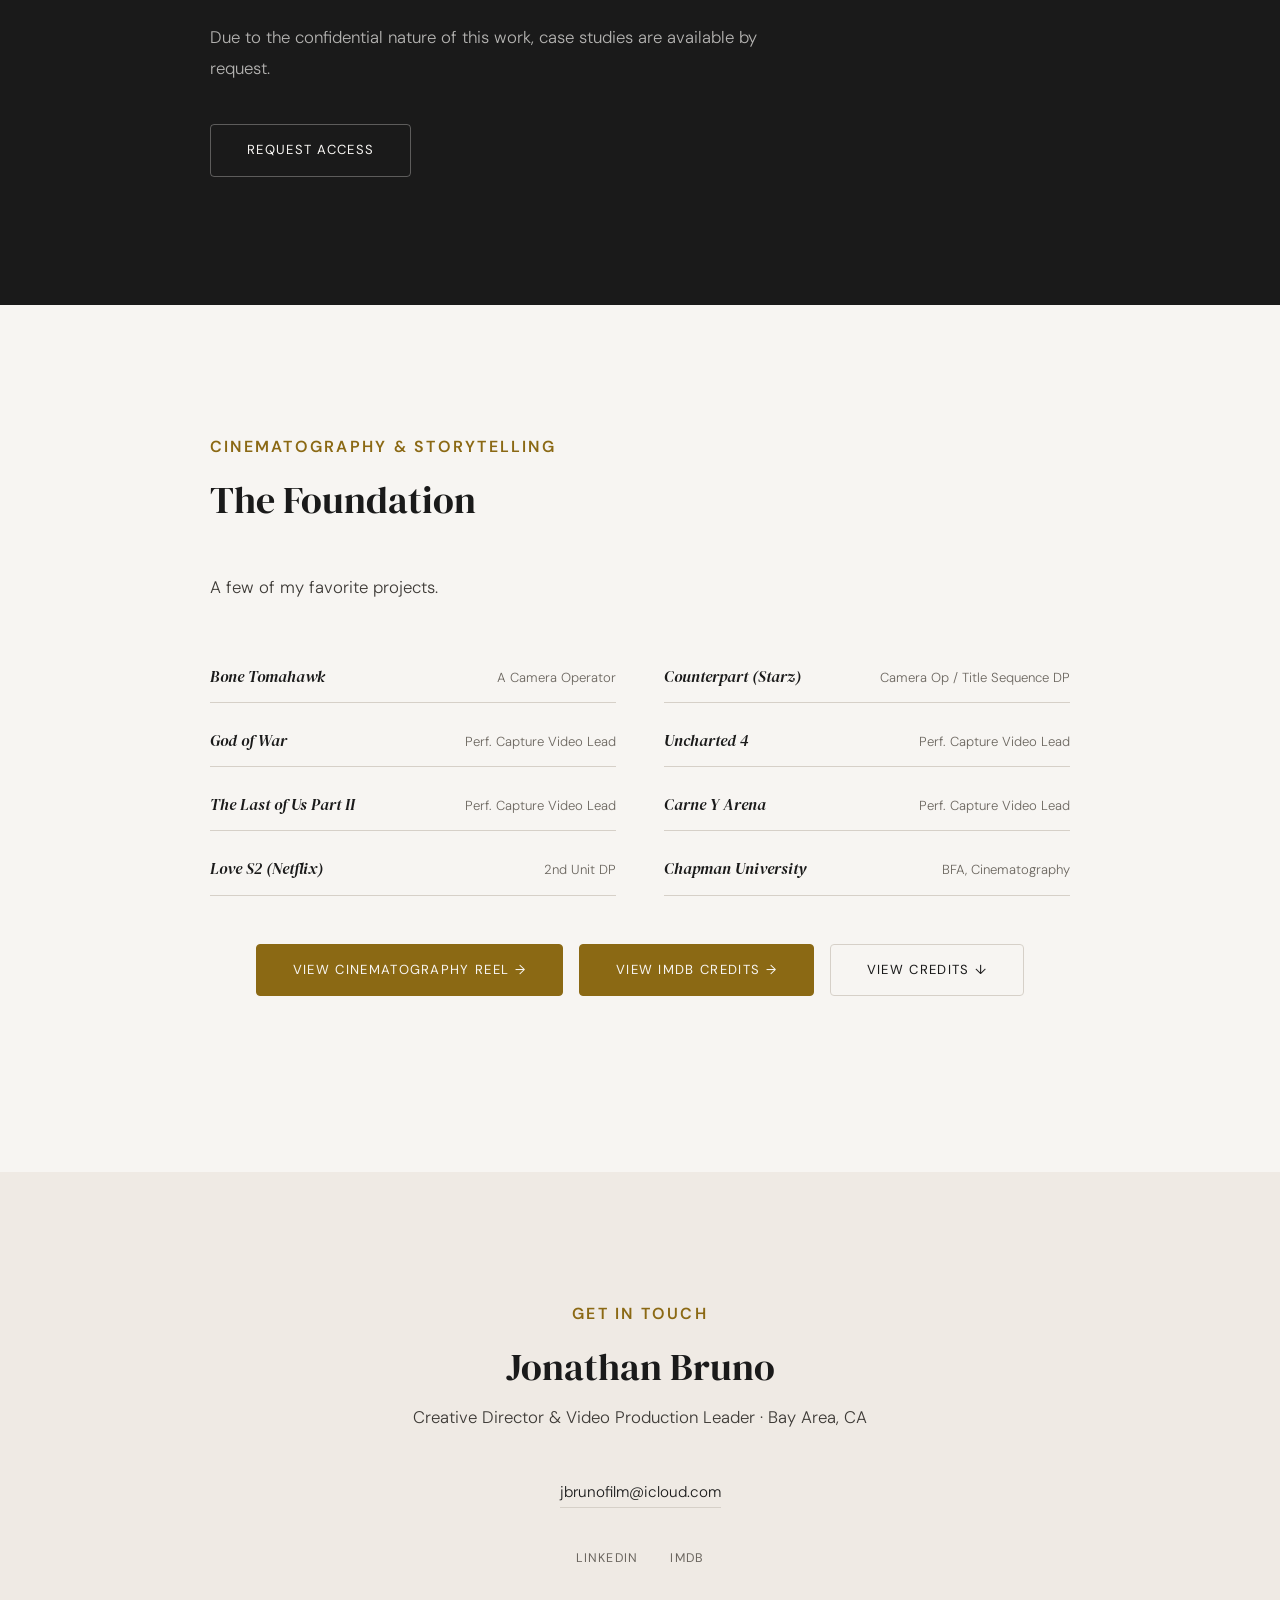
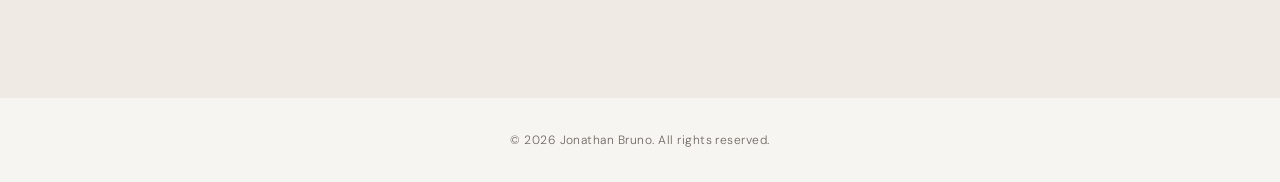
==== commit fb1f894d: "Add Ocean × Sangha Renewables customer story card to work section Adds an expandable video card at t" ====
--- a/index.html
+++ b/index.html
@@ -2596,6 +2596,21 @@
     <div class="section-title">Recent Work</div>
 
     <div class="work-grid">
+      <div class="work-card expandable" id="ocean-card">
+        <div class="card-role">Producer / Director</div>
+        <h3>Ocean &times; Sangha Renewables — Customer Story</h3>
+        <p>A customer story documentary on <em>Sangha Genesis</em> &mdash; Sangha Renewables' bitcoin venture that converts what would otherwise be curtailed, wasted renewable energy into hashrate. The whole operation runs on Ocean's DATUM protocol, which slashes bandwidth requirements enough to stay online over Starlink at low, stable data rates &mdash; a quiet unlock for remote, clean-energy mining.</p>
+        <div class="card-tags">Customer Story Documentary &middot; Sangha Genesis</div>
+        <button class="card-toggle" onclick="toggleCard('ocean-card')">View Work <span class="toggle-arrow">▶</span></button>
+
+        <div class="card-expanded-content">
+          <div class="card-video-title">Ocean &times; Sangha Renewables — Customer Story</div>
+          <div class="card-video-player">
+            <iframe src="https://player.vimeo.com/video/1203674636?h=6f9b63d43a&autoplay=0&title=0&byline=0&portrait=0" allow="autoplay; fullscreen; picture-in-picture; clipboard-write; encrypted-media" allowfullscreen></iframe>
+          </div>
+        </div>
+      </div>
+
       <div class="work-card expandable" id="booksy-card">
         <div class="card-role">Creative Consultant</div>
         <h3>Booksy — "Self-Made" Series</h3>
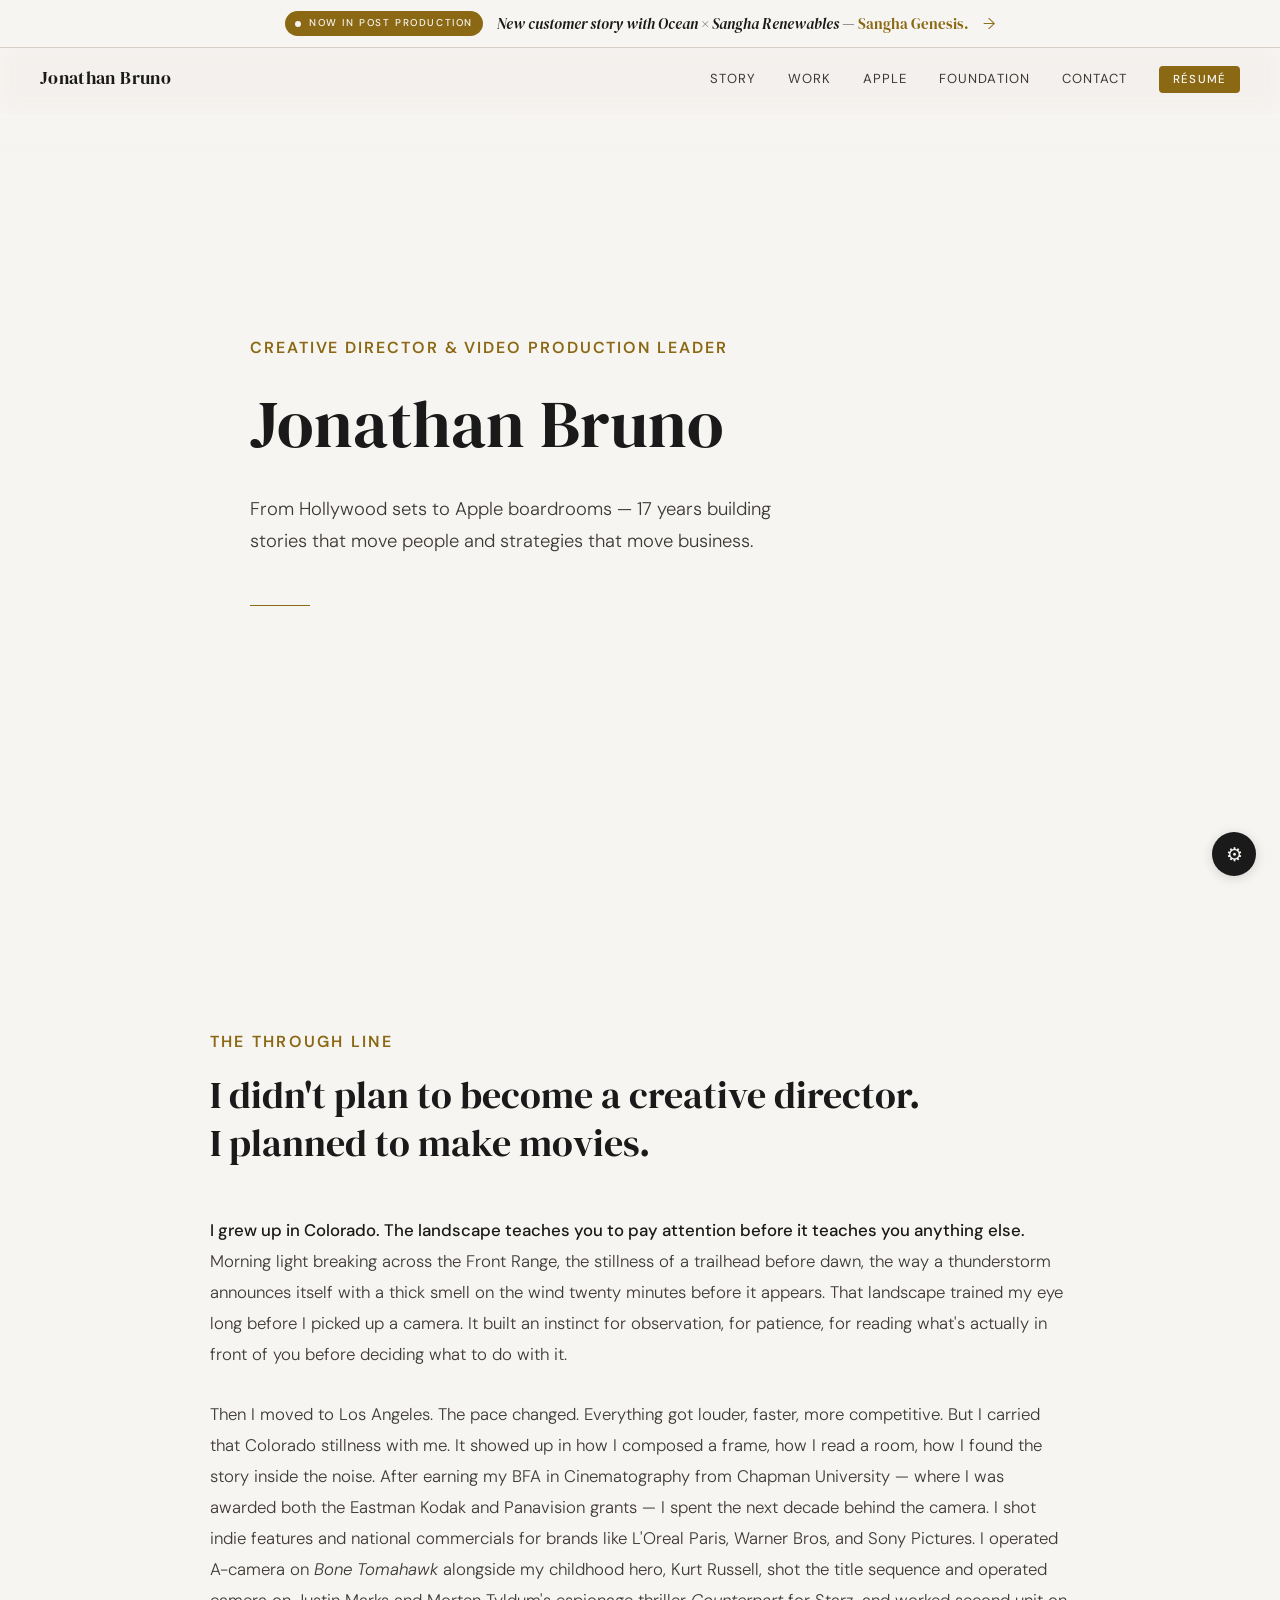
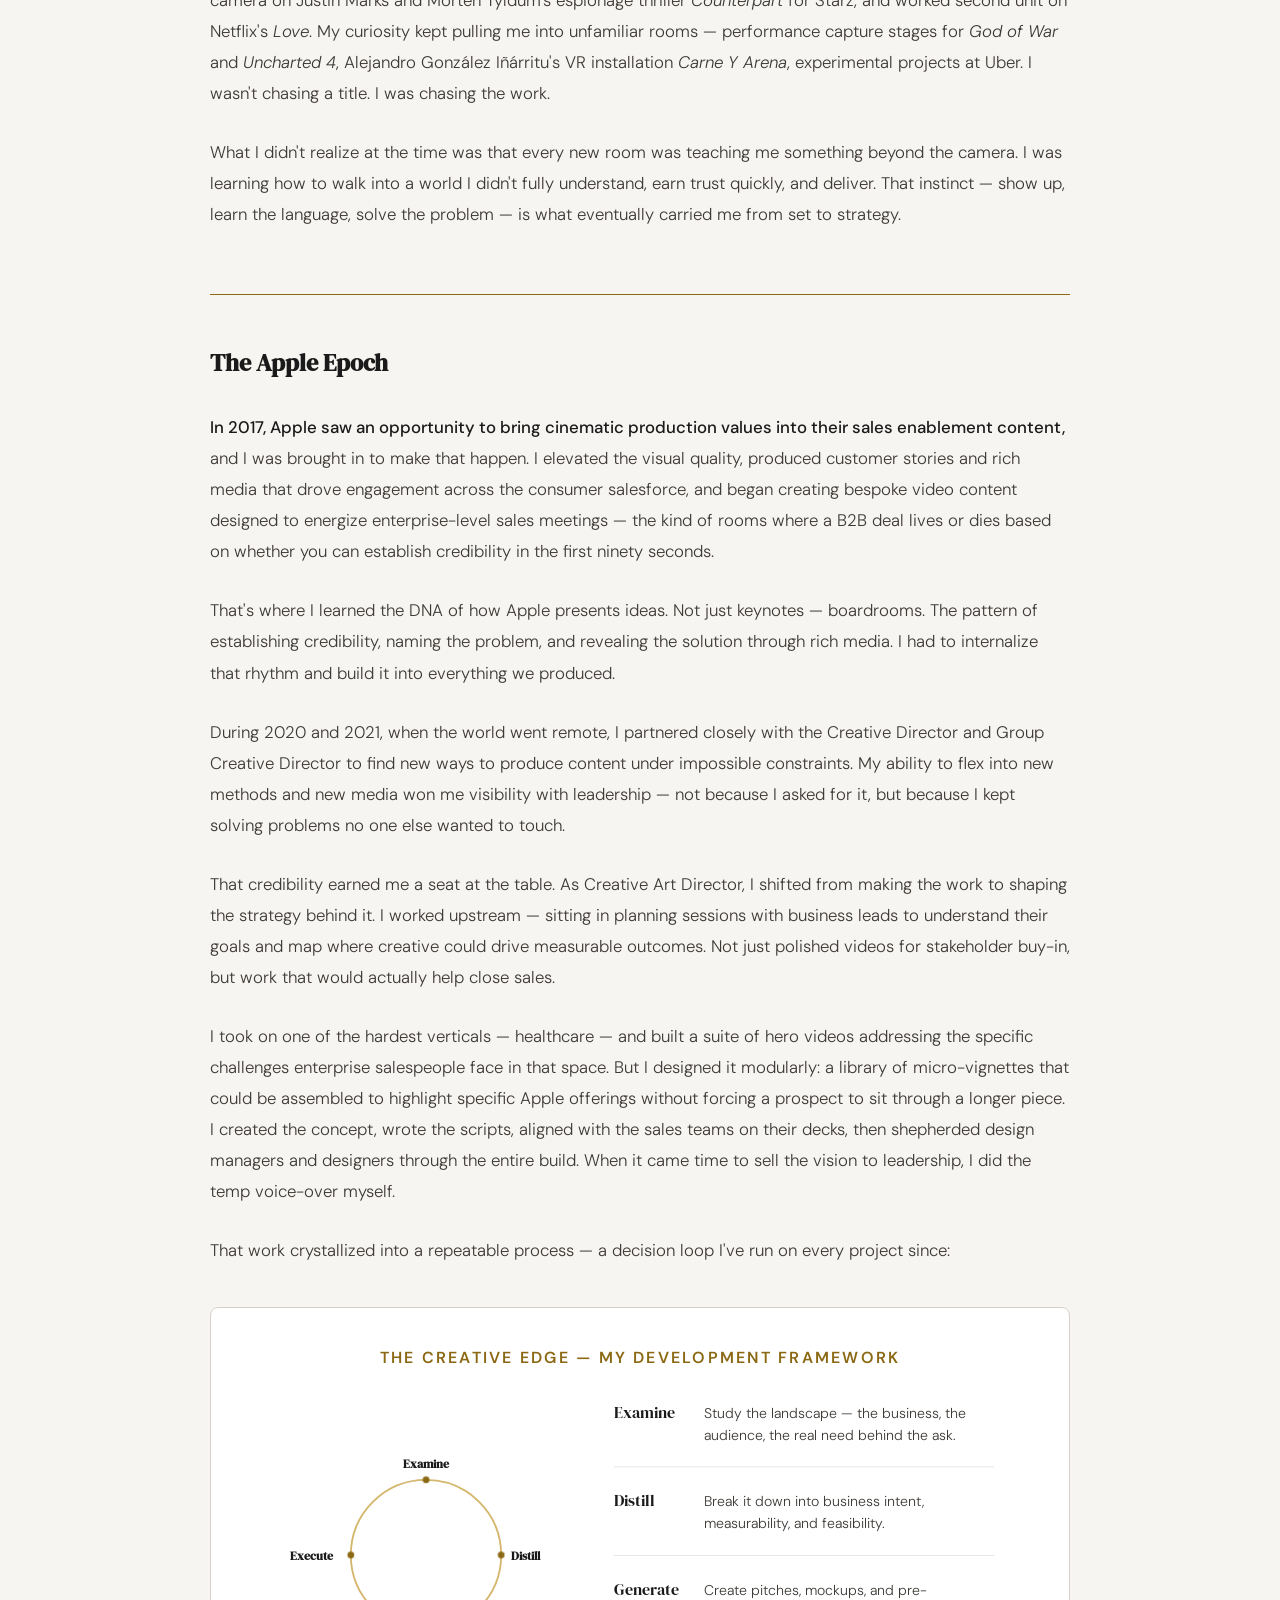
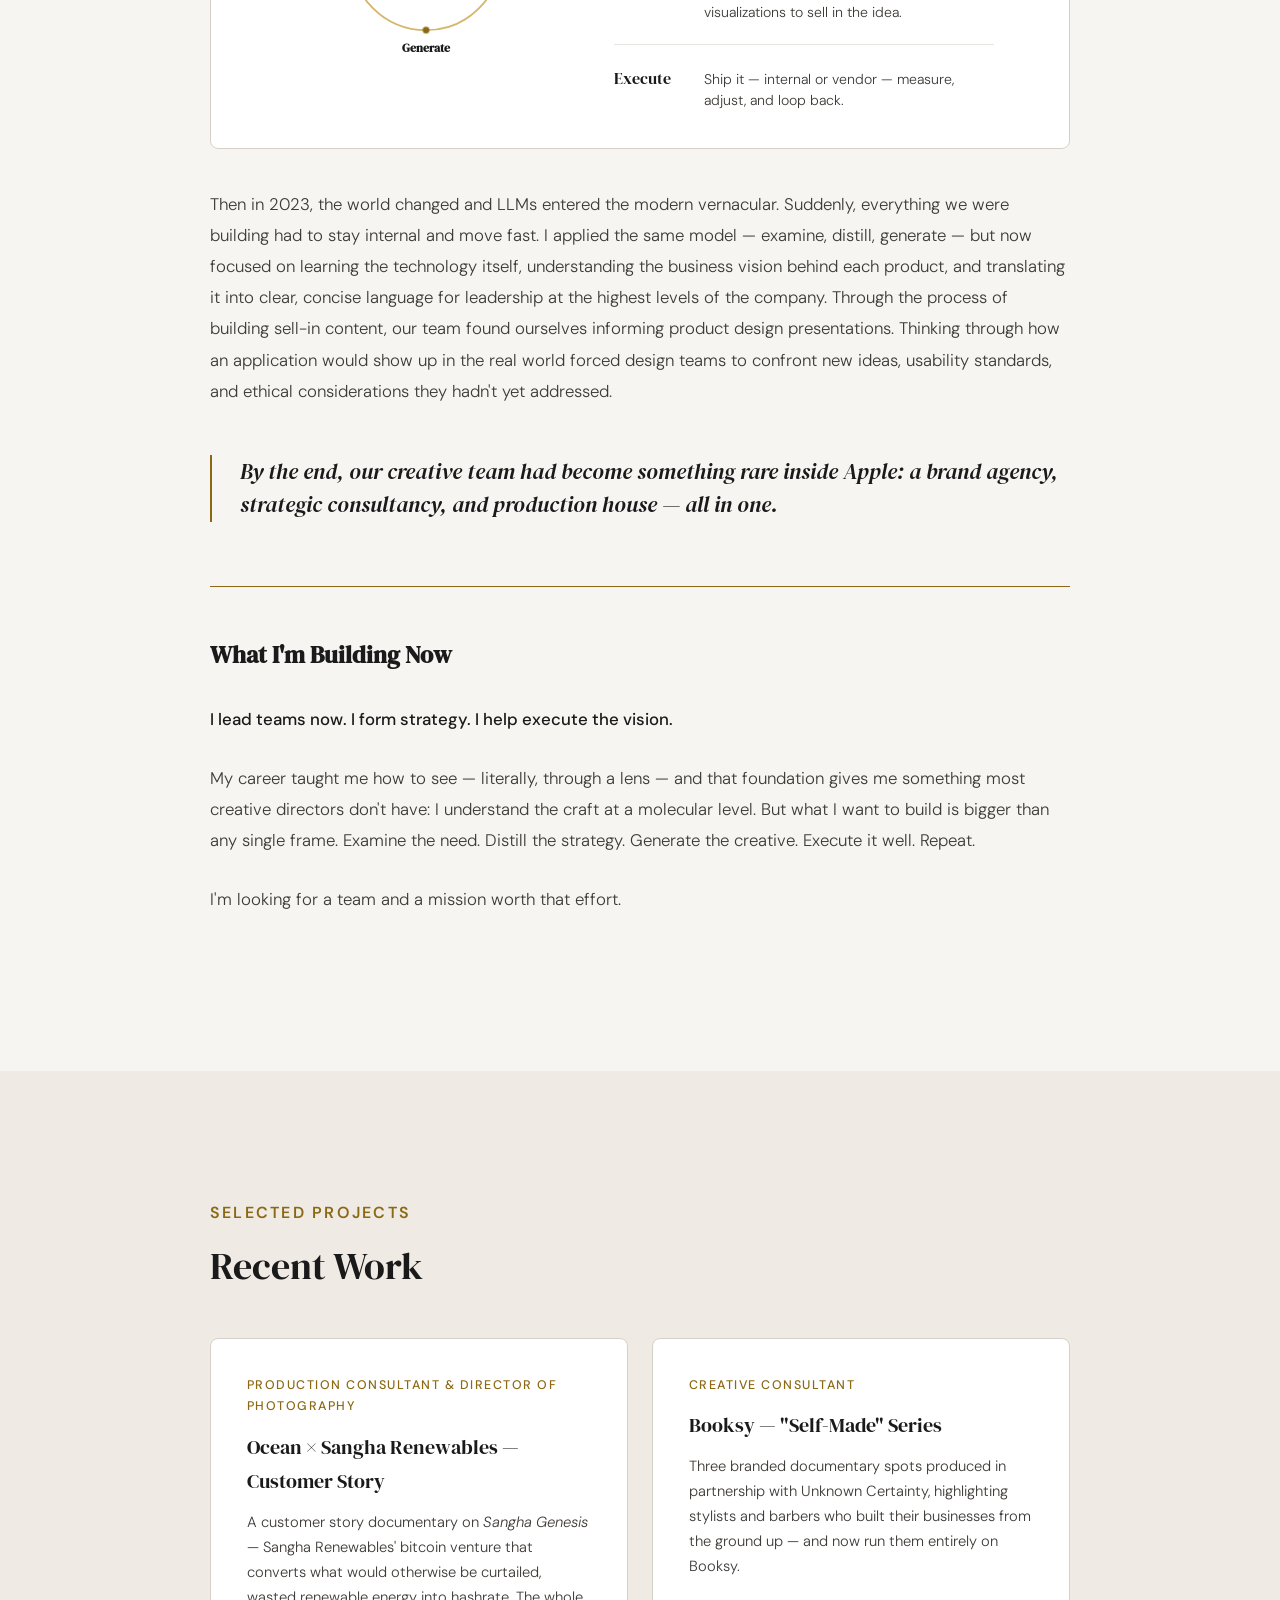
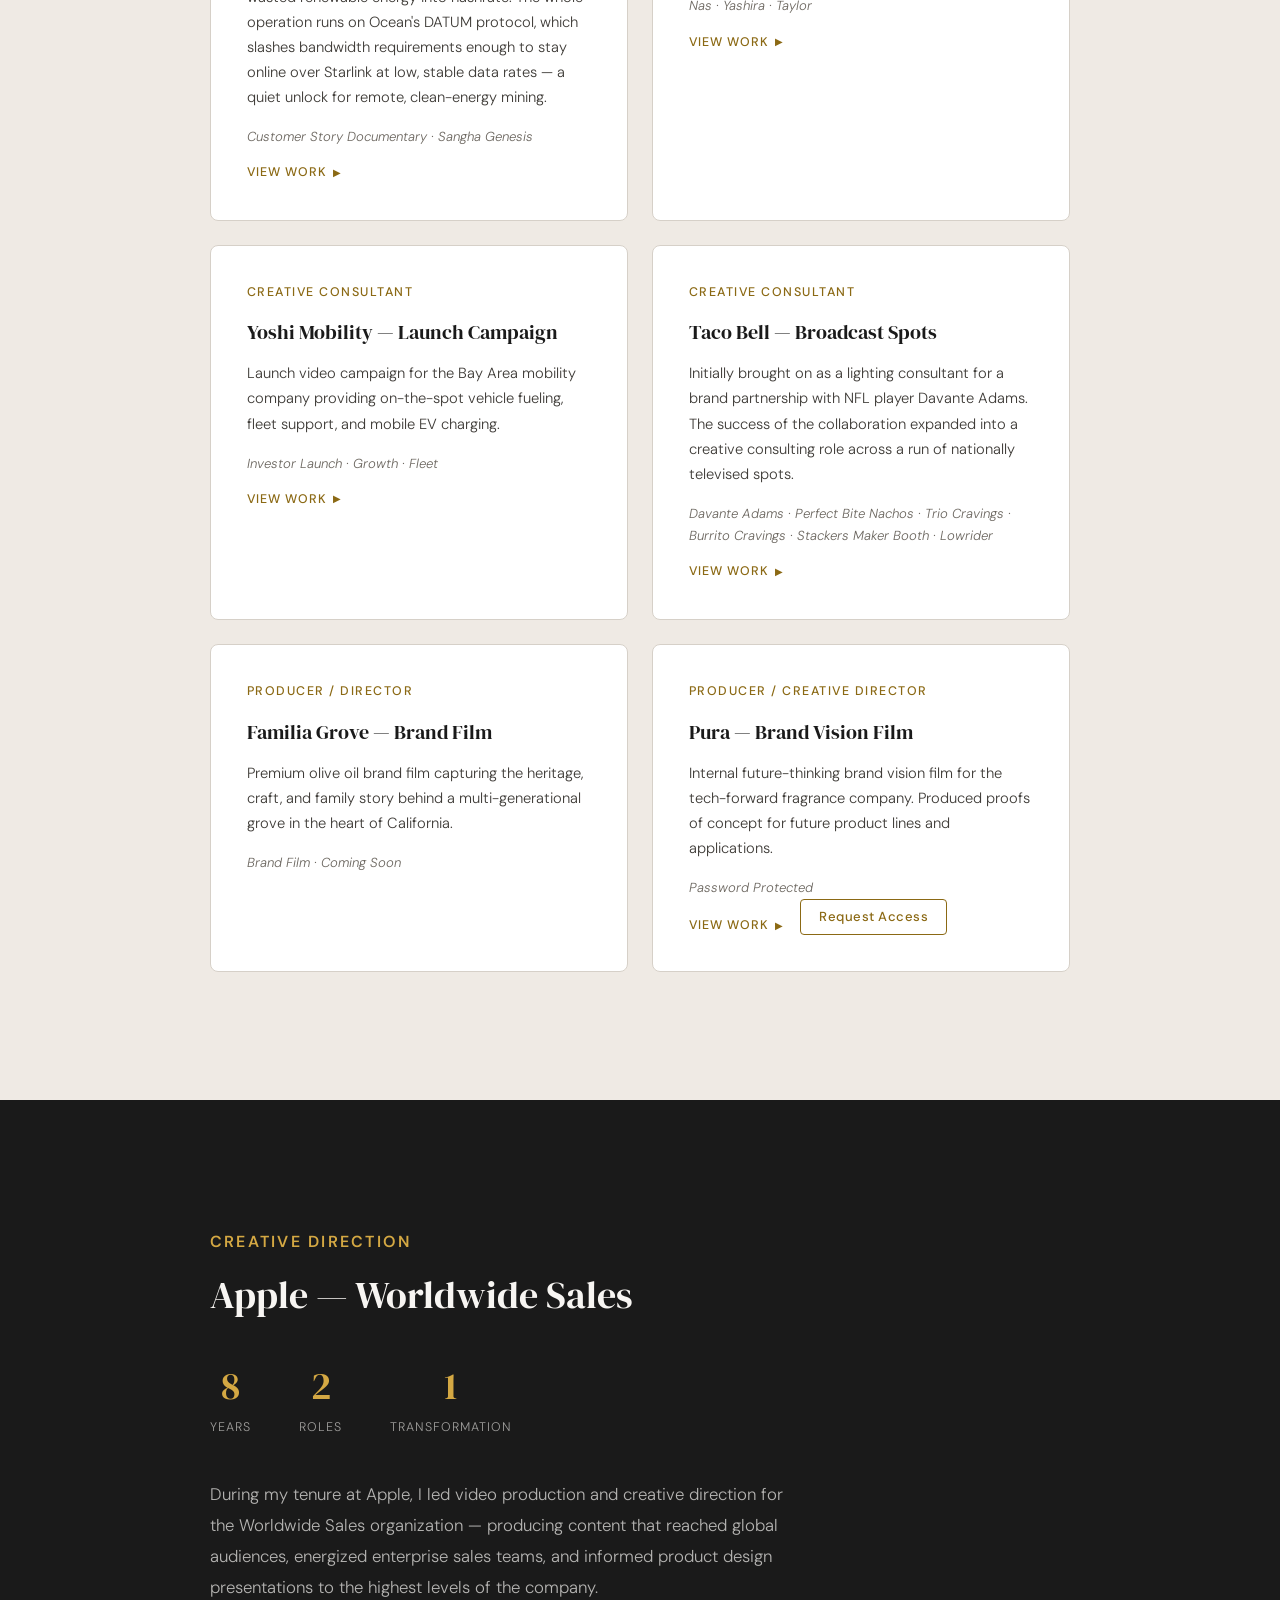
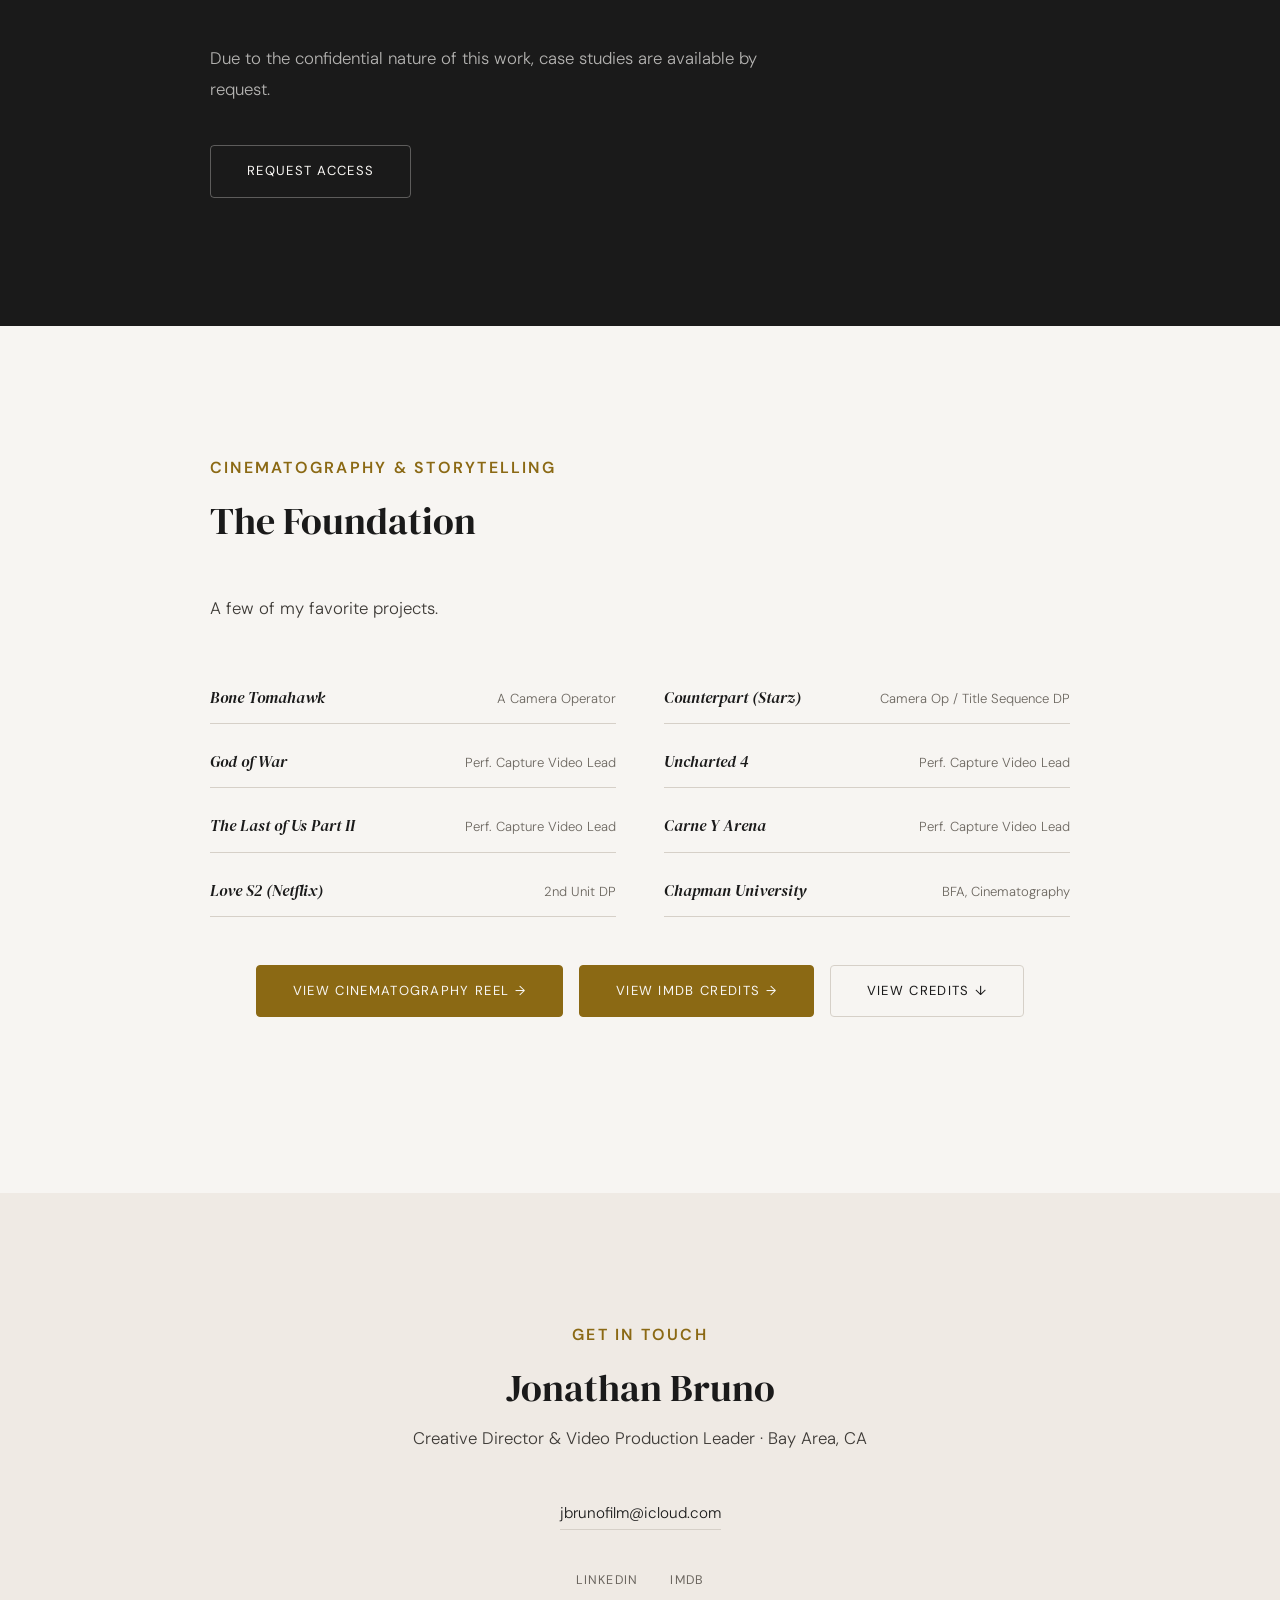
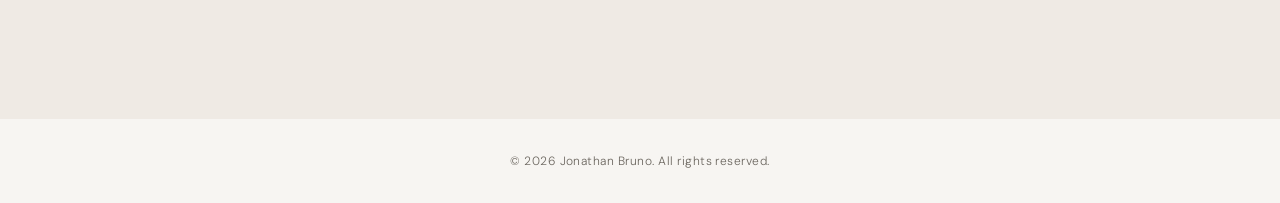
==== commit 83b397a8: "Update Ocean × Sangha card role to Production Consultant & Director of Photography Co-Authored-By: C" ====
--- a/index.html
+++ b/index.html
@@ -2597,7 +2597,7 @@
 
     <div class="work-grid">
       <div class="work-card expandable" id="ocean-card">
-        <div class="card-role">Producer / Director</div>
+        <div class="card-role">Production Consultant &amp; Director of Photography</div>
         <h3>Ocean &times; Sangha Renewables — Customer Story</h3>
         <p>A customer story documentary on <em>Sangha Genesis</em> &mdash; Sangha Renewables' bitcoin venture that converts what would otherwise be curtailed, wasted renewable energy into hashrate. The whole operation runs on Ocean's DATUM protocol, which slashes bandwidth requirements enough to stay online over Starlink at low, stable data rates &mdash; a quiet unlock for remote, clean-energy mining.</p>
         <div class="card-tags">Customer Story Documentary &middot; Sangha Genesis</div>
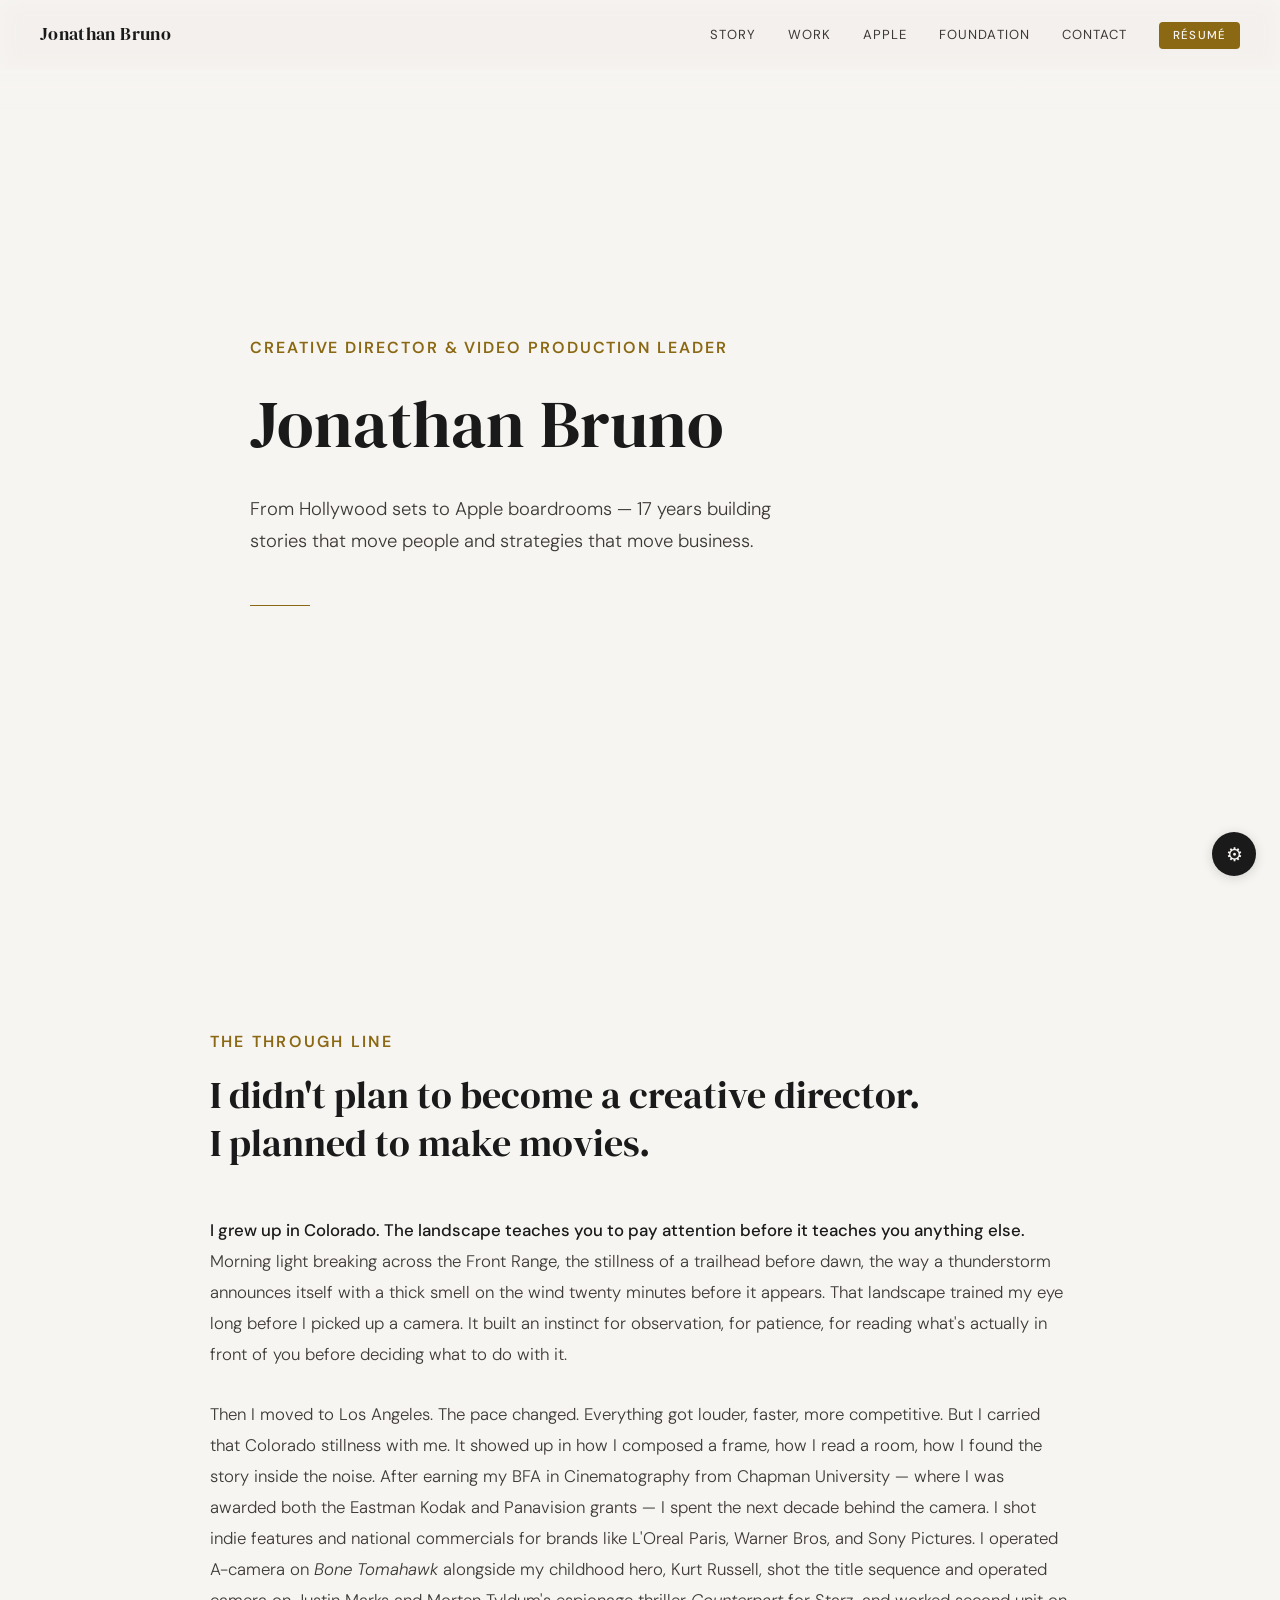
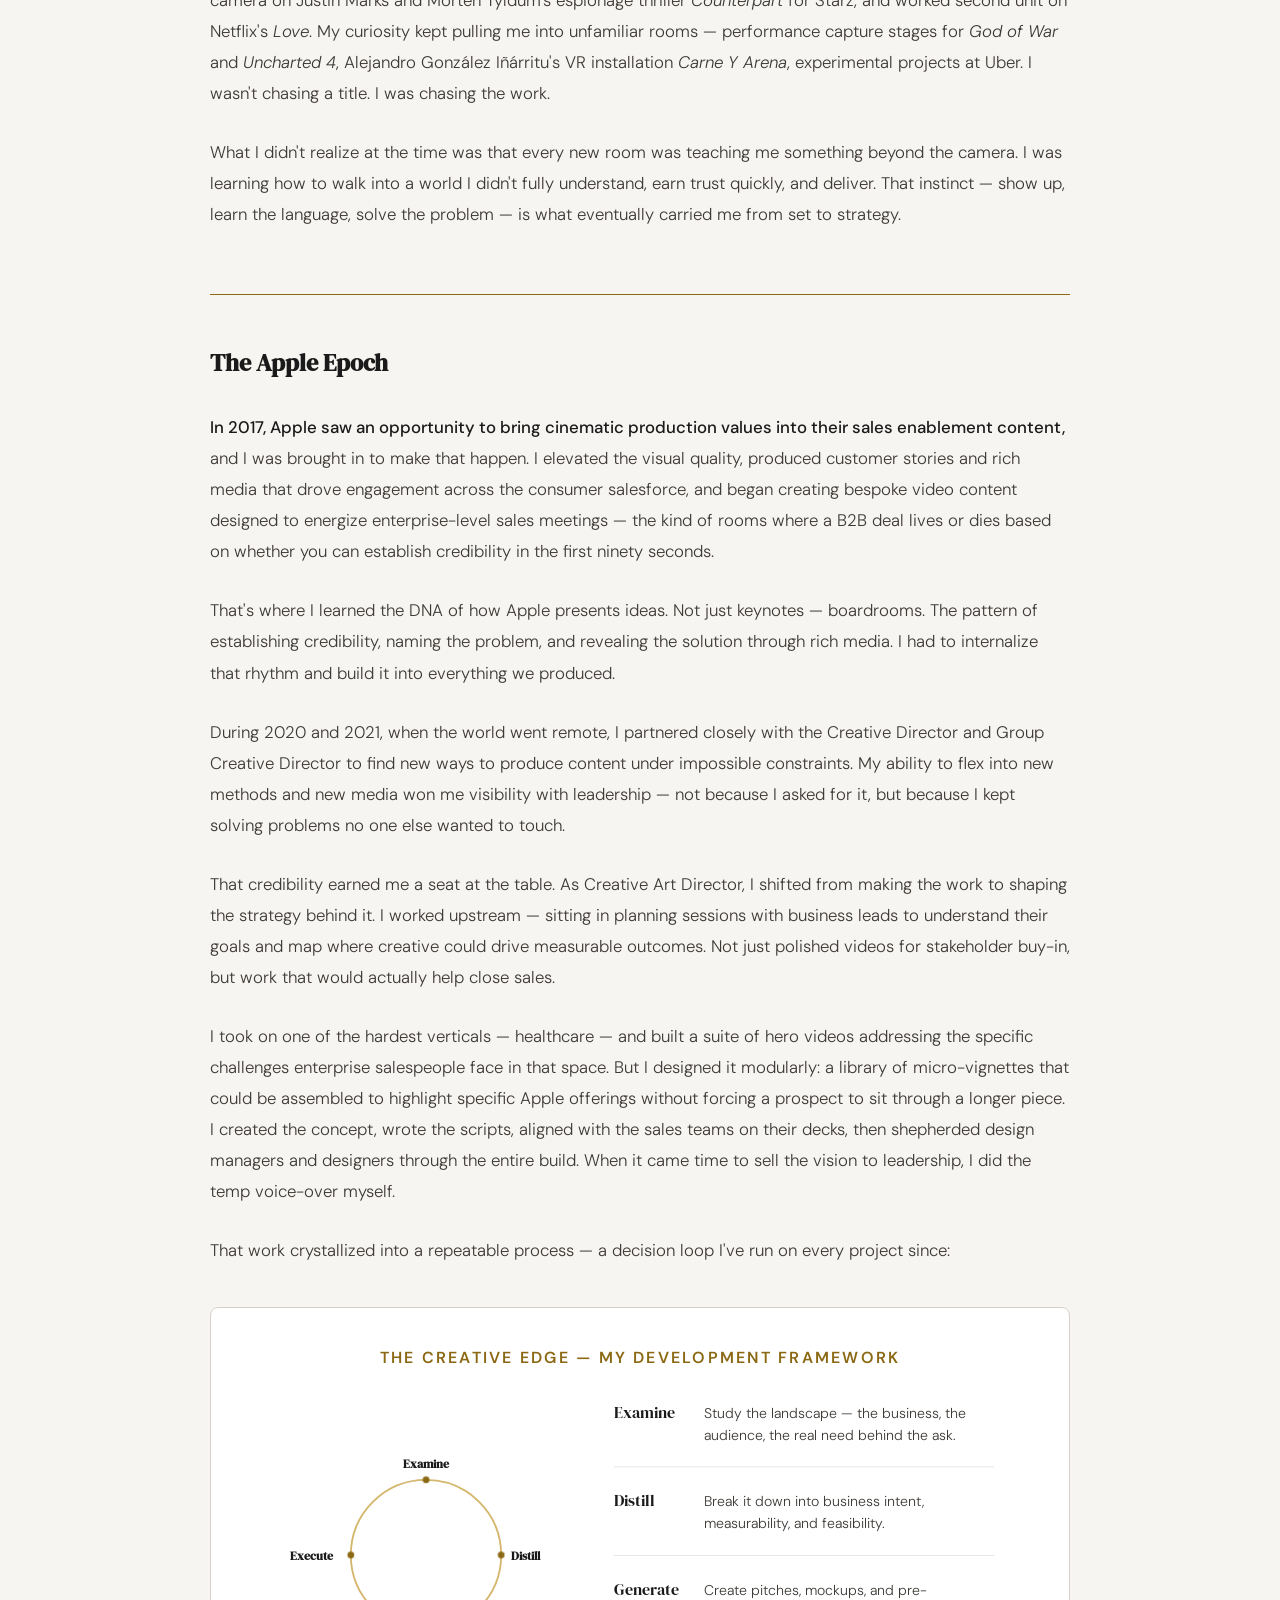
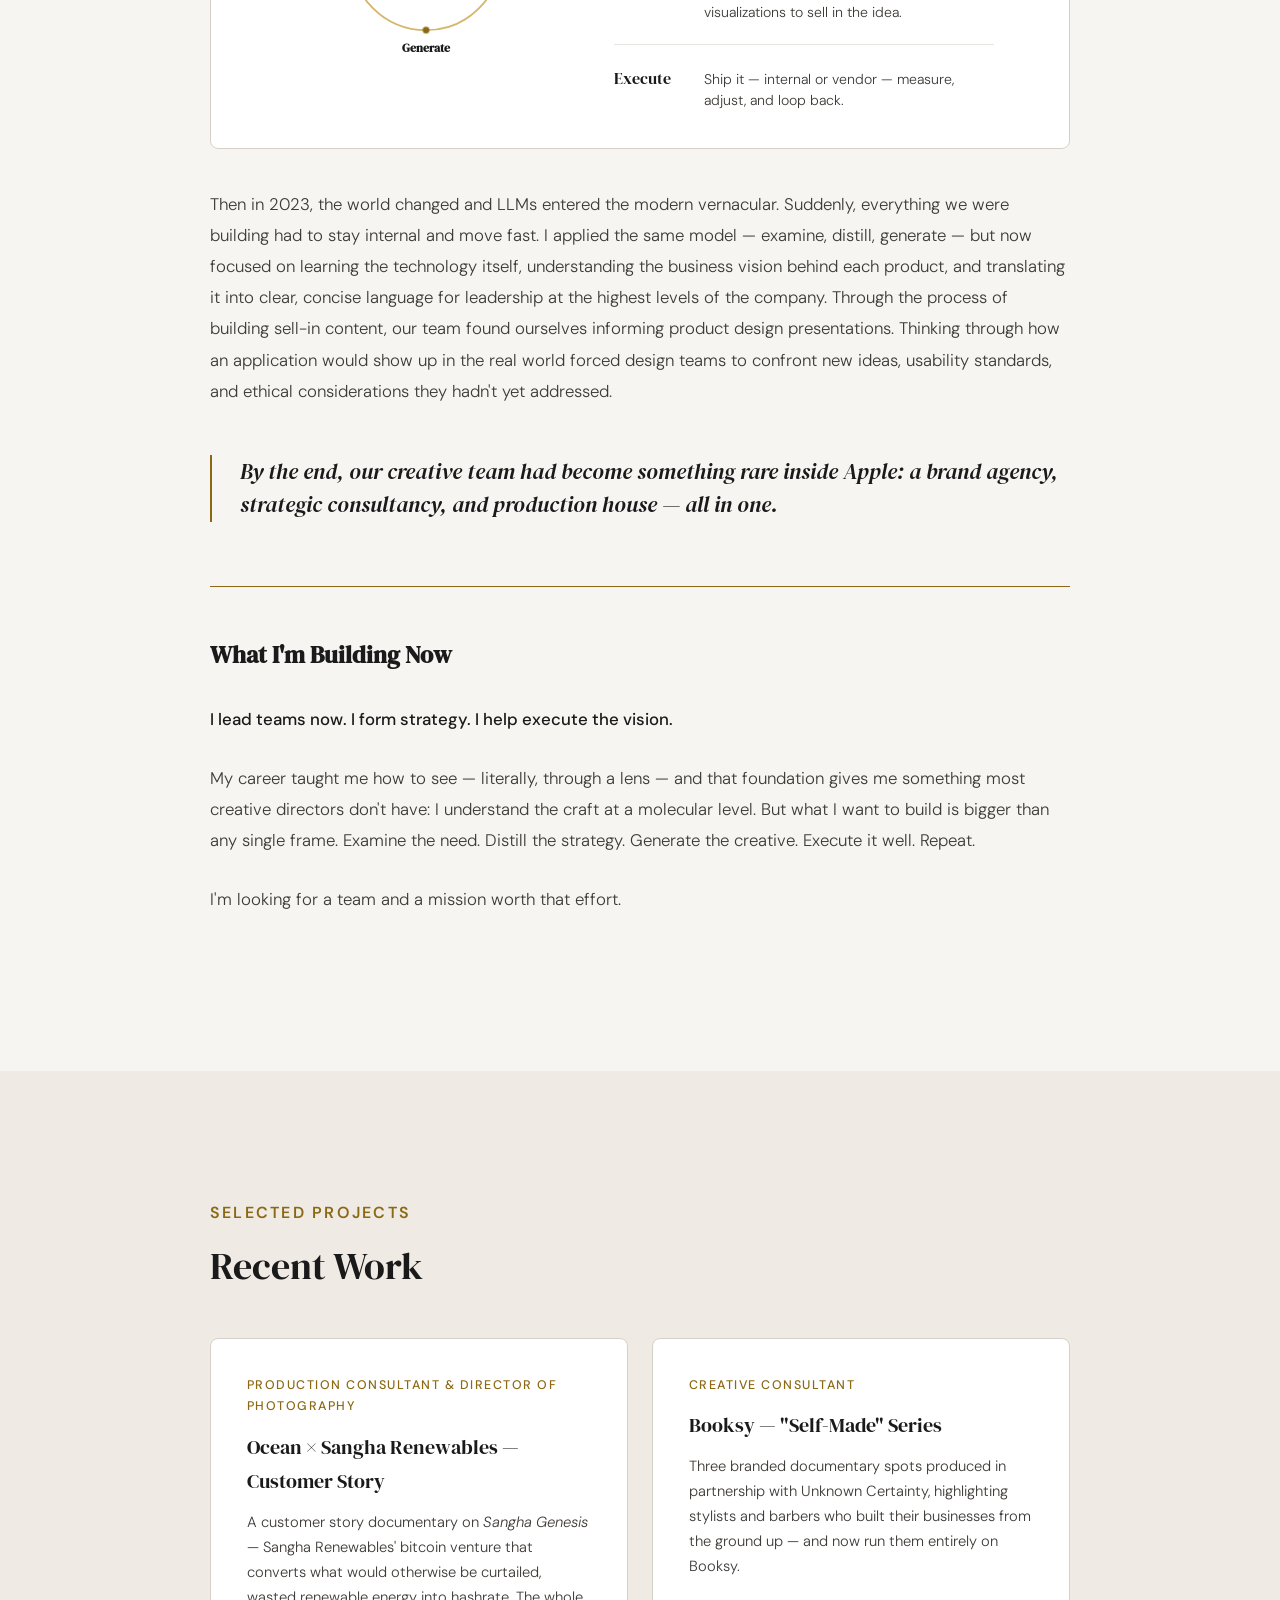
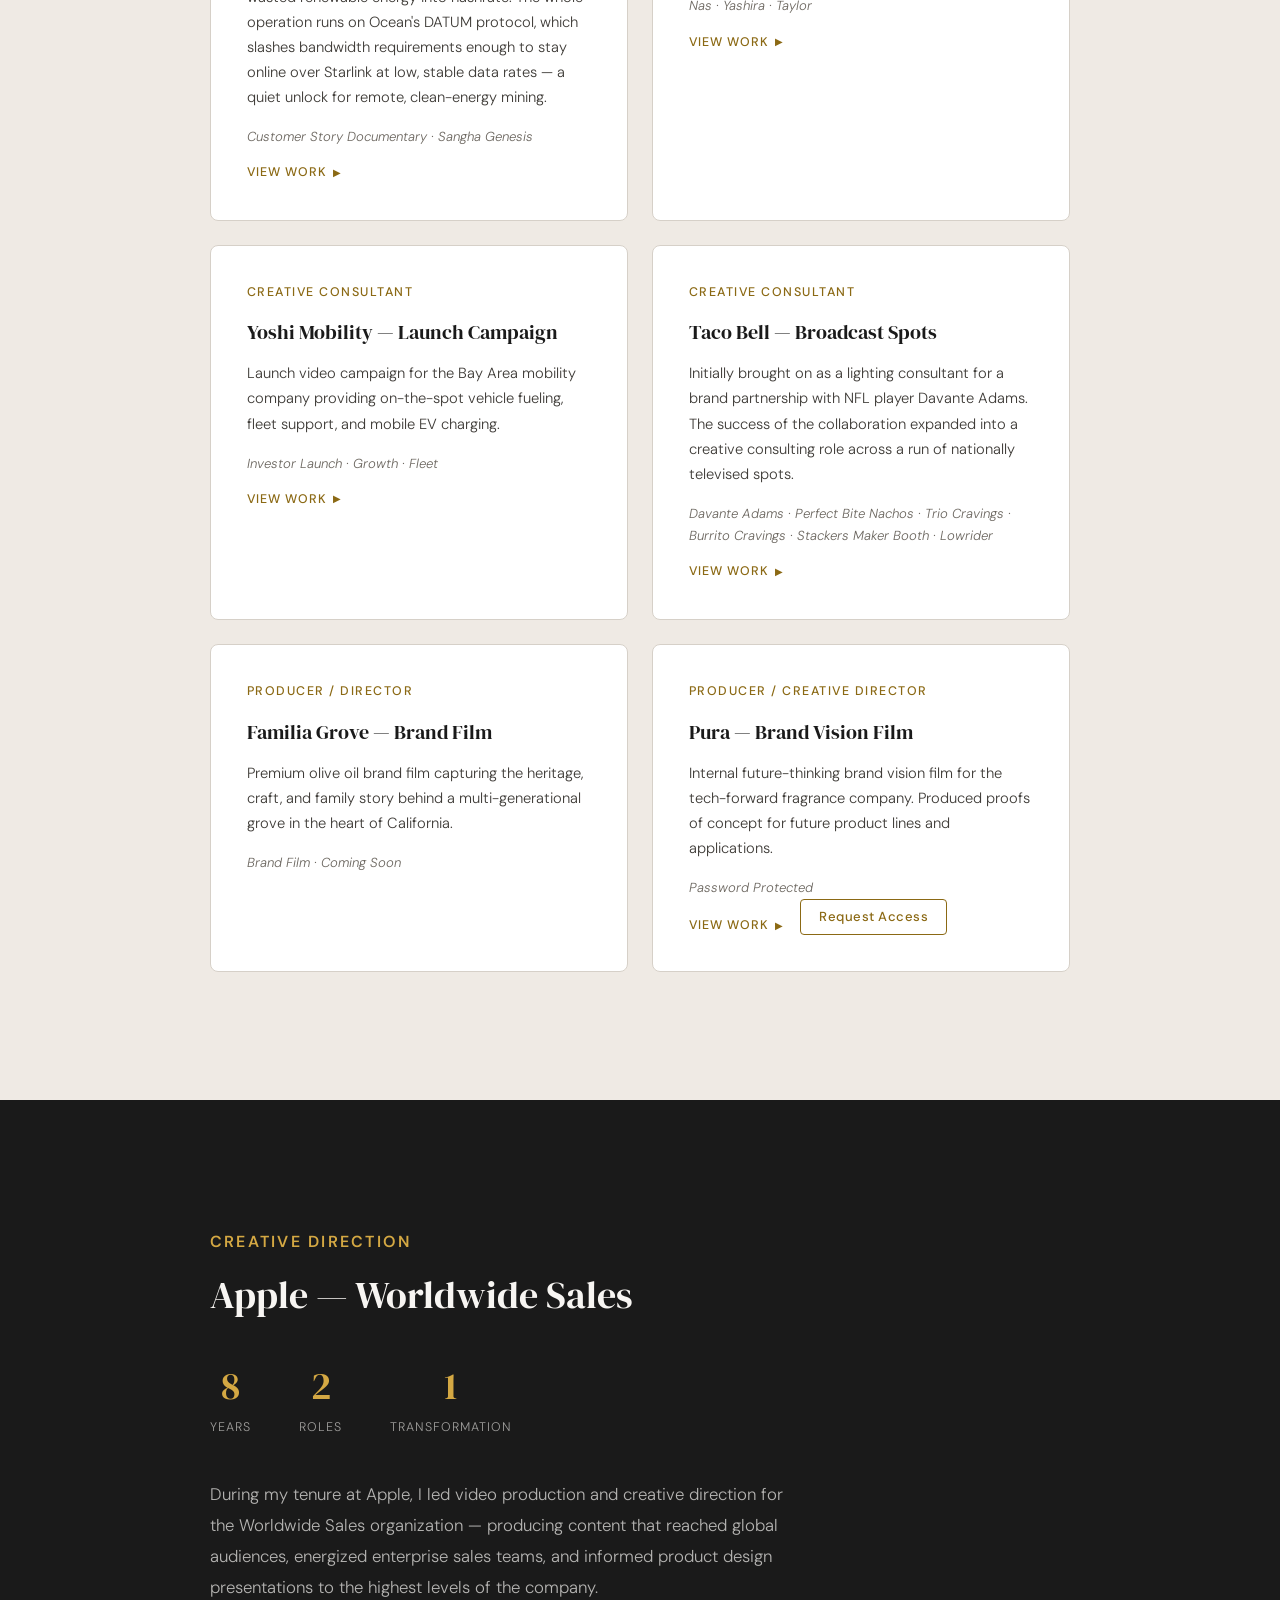
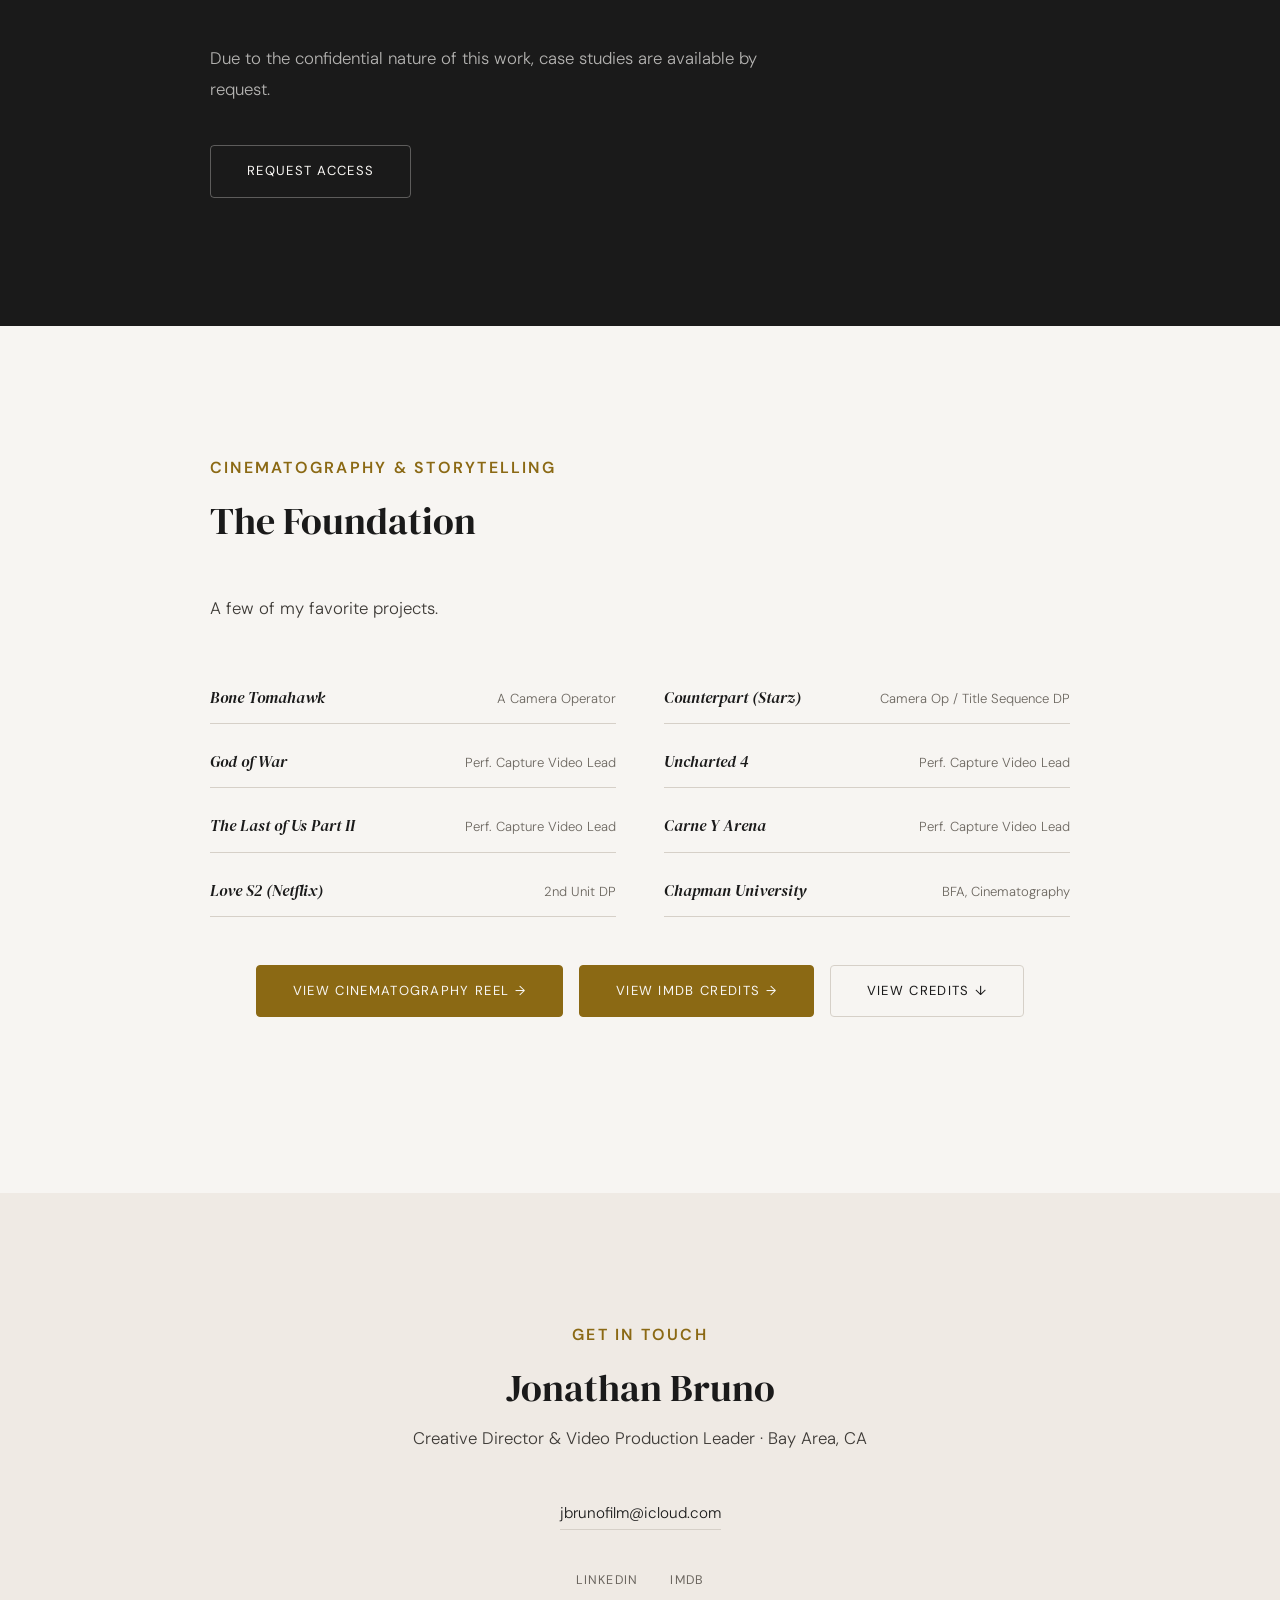
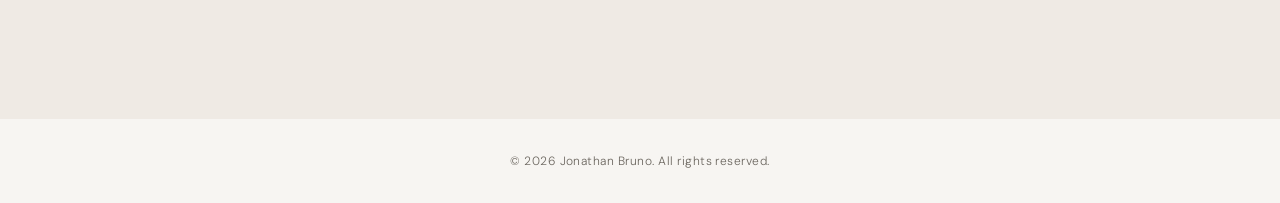
==== commit 61d0c436: "Remove Ocean × Sangha announcement banner now that the work card is live The customer story now live" ====
--- a/index.html
+++ b/index.html
@@ -41,7 +41,6 @@
     --color-accent-decorative: #B8860B;
     --color-border: #D6D0C8;
     --color-card: #FFFFFF;
-    --wip-banner-height: 44px;
     --font-display: 'DM Serif Display', Georgia, serif;
     --font-body: 'DM Sans', -apple-system, sans-serif;
     --max-width: 860px;
@@ -73,7 +72,7 @@
   /* ============ NAV ============ */
   nav {
     position: fixed;
-    top: var(--wip-banner-height, 0px);
+    top: 0;
     left: 0;
     right: 0;
     z-index: 100;
@@ -111,89 +110,6 @@
   body.mobile-menu-open nav {
     z-index: 300;
     top: 0;
-  }
-
-  /* News announcement strip — pinned above the nav */
-  .wip-strip {
-    position: fixed;
-    top: 0;
-    left: 0;
-    right: 0;
-    z-index: 110;
-    background: var(--color-bg);
-    border-bottom: 1px solid var(--color-border);
-    padding: 10px 24px;
-    display: flex;
-    justify-content: center;
-    align-items: center;
-    gap: 14px;
-    min-height: var(--wip-banner-height);
-    /* button reset */
-    width: 100%;
-    border-top: none;
-    border-left: none;
-    border-right: none;
-    font: inherit;
-    color: inherit;
-    cursor: pointer;
-    text-align: center;
-    transition: background 0.2s ease;
-  }
-  .wip-strip:hover,
-  .wip-strip:focus-visible {
-    background: var(--color-bg-warm);
-  }
-  .wip-strip:focus-visible {
-    outline: 2px solid var(--color-accent);
-    outline-offset: -2px;
-  }
-  .wip-strip-arrow {
-    color: var(--color-accent);
-    font-size: 1rem;
-    font-family: var(--font-body);
-    transition: transform 0.2s ease;
-    flex-shrink: 0;
-  }
-  .wip-strip:hover .wip-strip-arrow {
-    transform: translateX(3px);
-  }
-  .wip-pill {
-    display: inline-flex;
-    align-items: center;
-    gap: 8px;
-    background: var(--color-accent);
-    color: var(--color-bg);
-    font-family: var(--font-body);
-    font-size: 0.62rem;
-    font-weight: 500;
-    letter-spacing: 0.16em;
-    text-transform: uppercase;
-    padding: 4px 10px;
-    border-radius: 100px;
-    flex-shrink: 0;
-  }
-  .wip-pill::before {
-    content: '';
-    width: 6px;
-    height: 6px;
-    border-radius: 50%;
-    background: var(--color-bg);
-    animation: wip-pulse 2.2s ease-in-out infinite;
-  }
-  @keyframes wip-pulse {
-    0%, 100% { opacity: 1; transform: scale(1); }
-    50% { opacity: 0.45; transform: scale(0.72); }
-  }
-  .wip-strip-text {
-    font-family: var(--font-display);
-    font-style: italic;
-    font-size: 0.95rem;
-    color: var(--color-text);
-    text-align: center;
-  }
-  .wip-strip-text em {
-    color: var(--color-accent);
-    font-style: normal;
   }
 
   nav.scrolled {
@@ -1641,62 +1557,6 @@
     .resume-modal { padding: 20px; }
     .resume-modal-inner { padding: 32px 24px 28px; }
     .resume-form-row { flex-direction: column; gap: 0; }
-  }
-
-  /* ============ NEWS MODAL (reuses .resume-modal shell) ============ */
-  .news-modal-inner {
-    max-width: 560px;
-  }
-  .news-modal-eyebrow {
-    display: inline-flex;
-    align-items: center;
-    gap: 8px;
-    background: var(--color-accent);
-    color: var(--color-bg);
-    font-family: var(--font-body);
-    font-size: 0.65rem;
-    font-weight: 500;
-    letter-spacing: 0.16em;
-    text-transform: uppercase;
-    padding: 5px 11px;
-    border-radius: 100px;
-    margin-bottom: 18px;
-  }
-  .news-modal-headline {
-    font-family: var(--font-display);
-    font-size: clamp(1.5rem, 3vw, 1.9rem);
-    font-weight: 400;
-    line-height: 1.25;
-    color: var(--color-text);
-    margin-bottom: 20px;
-  }
-  .news-modal-body {
-    color: var(--color-text-secondary);
-    font-size: 1rem;
-    line-height: 1.7;
-    margin-bottom: 24px;
-  }
-  .news-modal-body em {
-    color: var(--color-text);
-    font-style: italic;
-  }
-  .news-modal-meta {
-    border-top: 1px solid var(--color-border);
-    padding-top: 20px;
-    display: grid;
-    grid-template-columns: 110px 1fr;
-    gap: 8px 20px;
-    font-size: 0.78rem;
-  }
-  .news-modal-meta dt {
-    color: var(--color-text-light);
-    letter-spacing: 0.12em;
-    text-transform: uppercase;
-    font-weight: 500;
-  }
-  .news-modal-meta dd {
-    color: var(--color-text);
-    margin: 0;
   }
 
   /* ============ FOOTER ============ */
@@ -2247,11 +2107,6 @@
   @media (max-width: 768px) {
     html { font-size: 18px; }
 
-    /* News strip wraps to two lines at this width — bump offset */
-    :root { --wip-banner-height: 64px; }
-    .wip-strip { padding: 8px 14px; gap: 8px 12px; flex-wrap: wrap; }
-    .wip-strip-text { font-size: 0.82rem; }
-
     nav { padding: 16px 24px; }
     nav .nav-links { gap: 20px; }
     nav .nav-links a { font-size: 0.72rem; }
@@ -2459,13 +2314,6 @@
   </div>
 </div>
 <a href="#story" class="skip-link">Skip to main content</a>
-
-<!-- NEWS ANNOUNCEMENT STRIP -->
-<button type="button" class="wip-strip" onclick="openNewsModal()" aria-label="Read more about current project">
-  <span class="wip-pill">Now in Post Production</span>
-  <span class="wip-strip-text">New customer story with Ocean &times; Sangha Renewables &mdash; <em>Sangha Genesis.</em></span>
-  <span class="wip-strip-arrow" aria-hidden="true">&rarr;</span>
-</button>
 
 <!-- NAV -->
 <nav id="nav" role="navigation" aria-label="Main navigation">
@@ -2955,22 +2803,6 @@
   </div>
 </div>
 
-<!-- NEWS MODAL -->
-<div class="resume-modal" id="newsModal" role="dialog" aria-modal="true" aria-labelledby="newsModalHeadline">
-  <div class="resume-modal-inner news-modal-inner">
-    <button class="resume-modal-close" onclick="closeNewsModal()" aria-label="Close">&times;</button>
-    <span class="news-modal-eyebrow">Now in Post Production</span>
-    <h2 class="news-modal-headline" id="newsModalHeadline">A new customer story with Ocean &times; Sangha Renewables.</h2>
-    <p class="news-modal-body">A customer story documentary on <em>Sangha Genesis</em> &mdash; Sangha Renewables' bitcoin venture that converts what would otherwise be curtailed, wasted renewable energy into hashrate. The whole operation runs on Ocean's DATUM protocol, which slashes bandwidth requirements enough to stay online over Starlink at low, stable data rates &mdash; a quiet unlock for remote, clean-energy mining.</p>
-    <dl class="news-modal-meta">
-      <dt>Client</dt><dd>Ocean</dd>
-      <dt>Subject</dt><dd>Sangha Genesis &middot; Sangha Renewables</dd>
-      <dt>Format</dt><dd>Customer Story Documentary</dd>
-      <dt>Status</dt><dd>In Post Production</dd>
-    </dl>
-  </div>
-</div>
-
 <footer role="contentinfo">
   &copy; 2026 Jonathan Bruno. All rights reserved.
 </footer>
@@ -3255,27 +3087,6 @@
     }
   });
 
-  // News announcement modal
-  function openNewsModal() {
-    document.getElementById('newsModal').classList.add('open');
-    document.body.style.overflow = 'hidden';
-  }
-
-  function closeNewsModal() {
-    document.getElementById('newsModal').classList.remove('open');
-    document.body.style.overflow = '';
-  }
-
-  document.getElementById('newsModal').addEventListener('click', (e) => {
-    if (e.target === e.currentTarget) closeNewsModal();
-  });
-
-  document.addEventListener('keydown', (e) => {
-    if (e.key === 'Escape' && document.getElementById('newsModal').classList.contains('open')) {
-      closeNewsModal();
-    }
-  });
-
   function submitContactInquiry(e) {
     e.preventDefault();
     const name = document.getElementById('contactName').value.trim();
